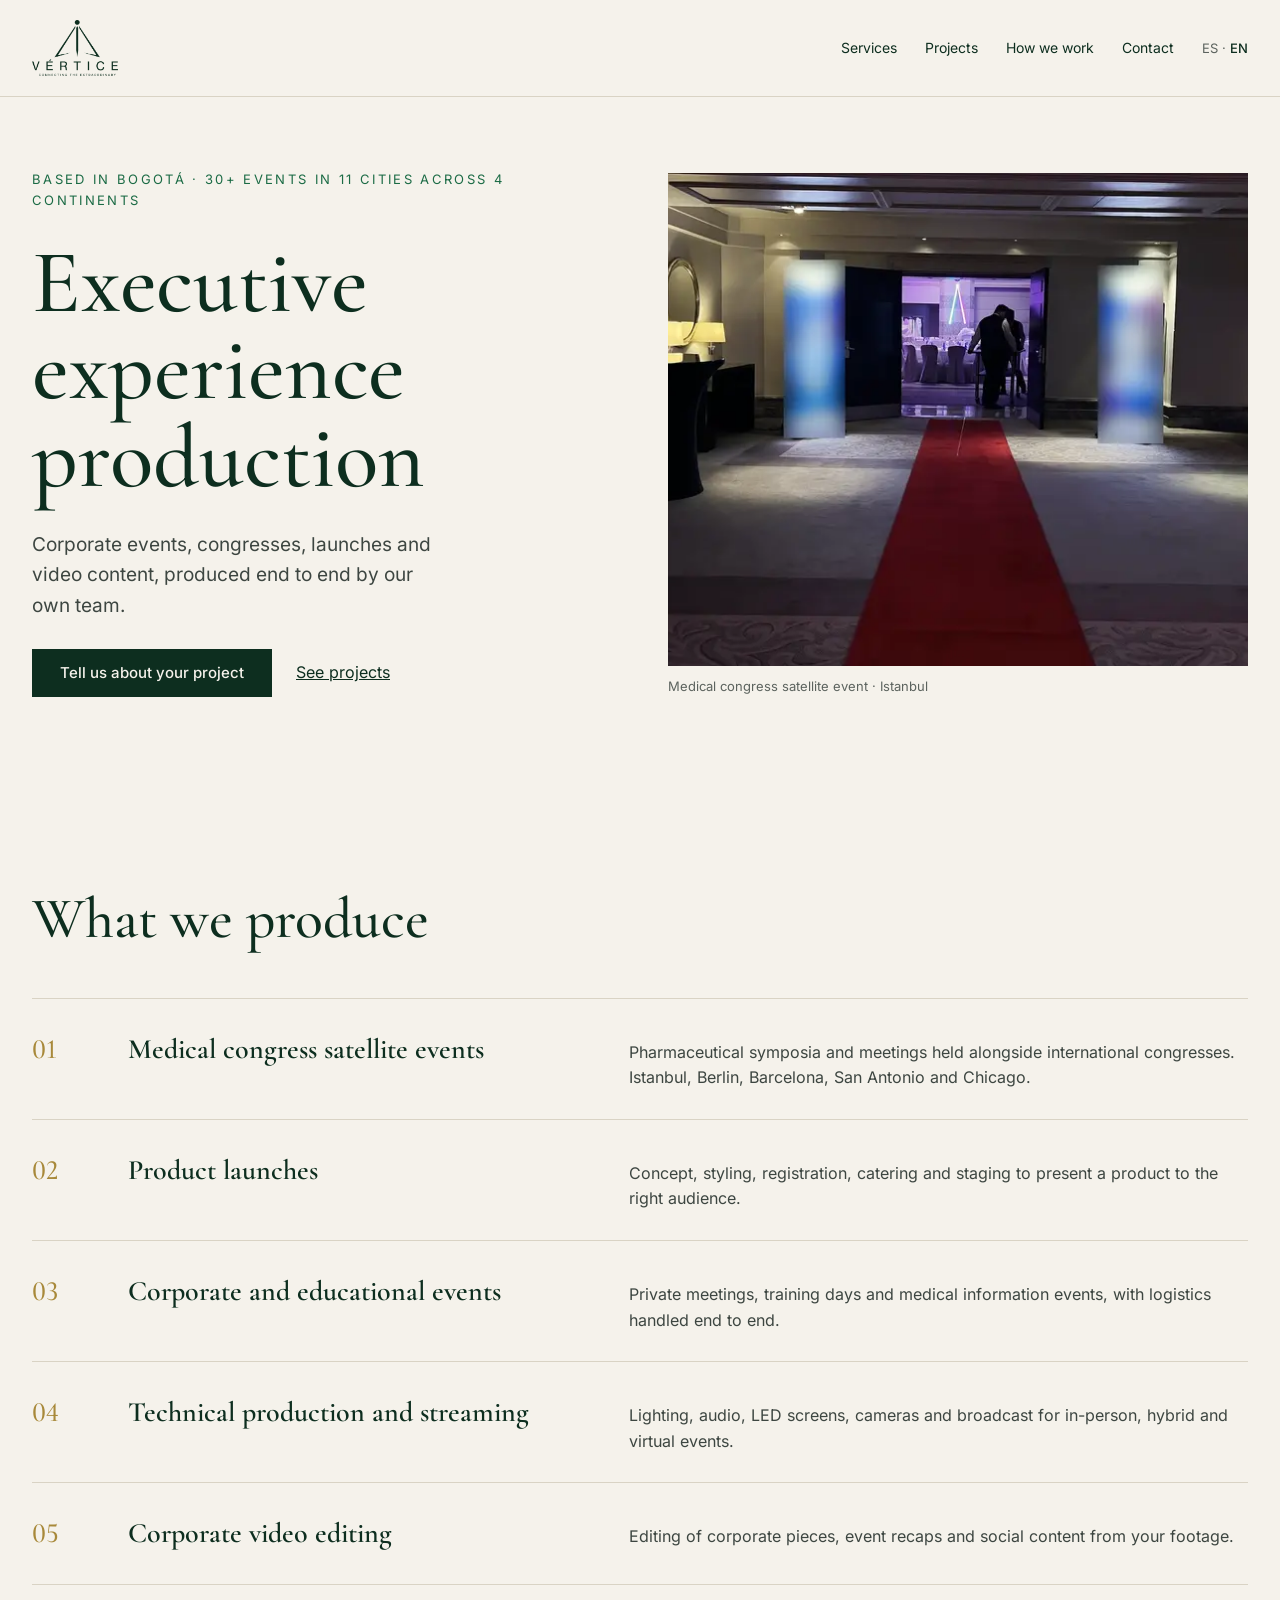
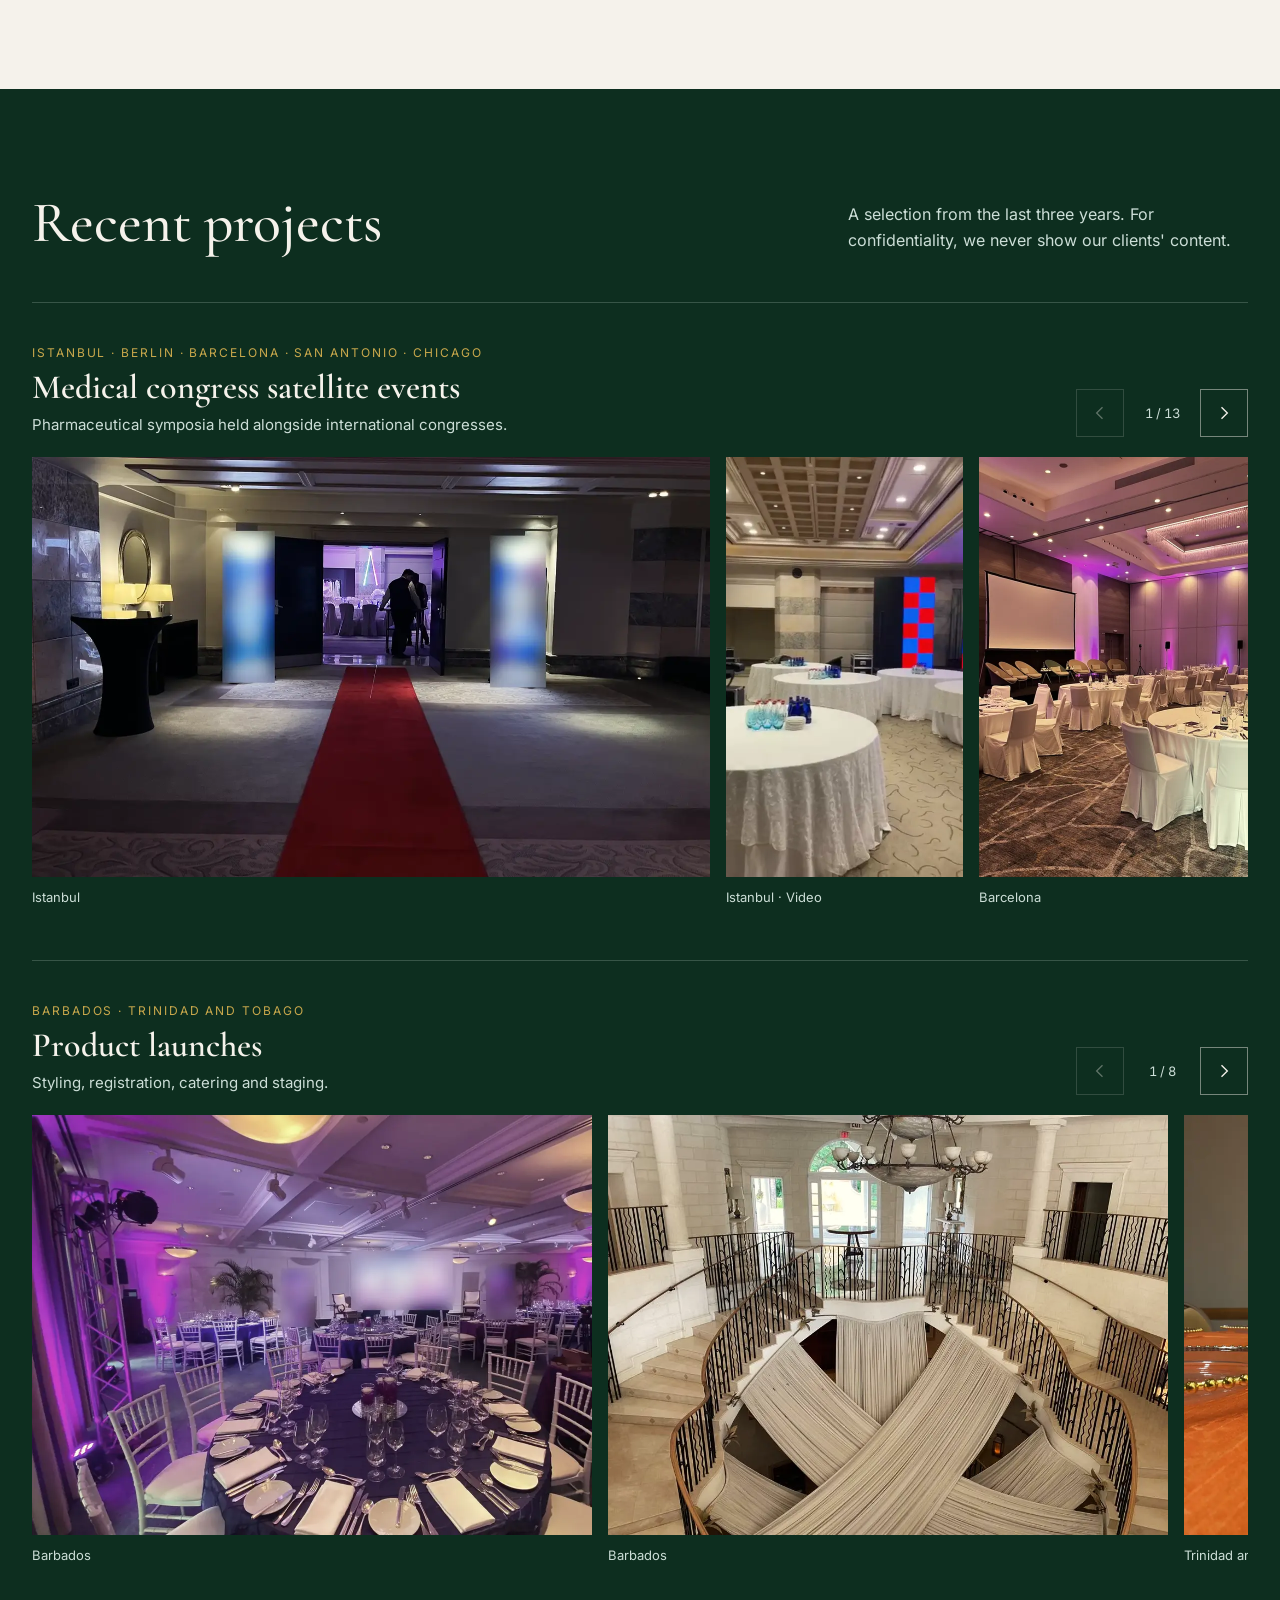
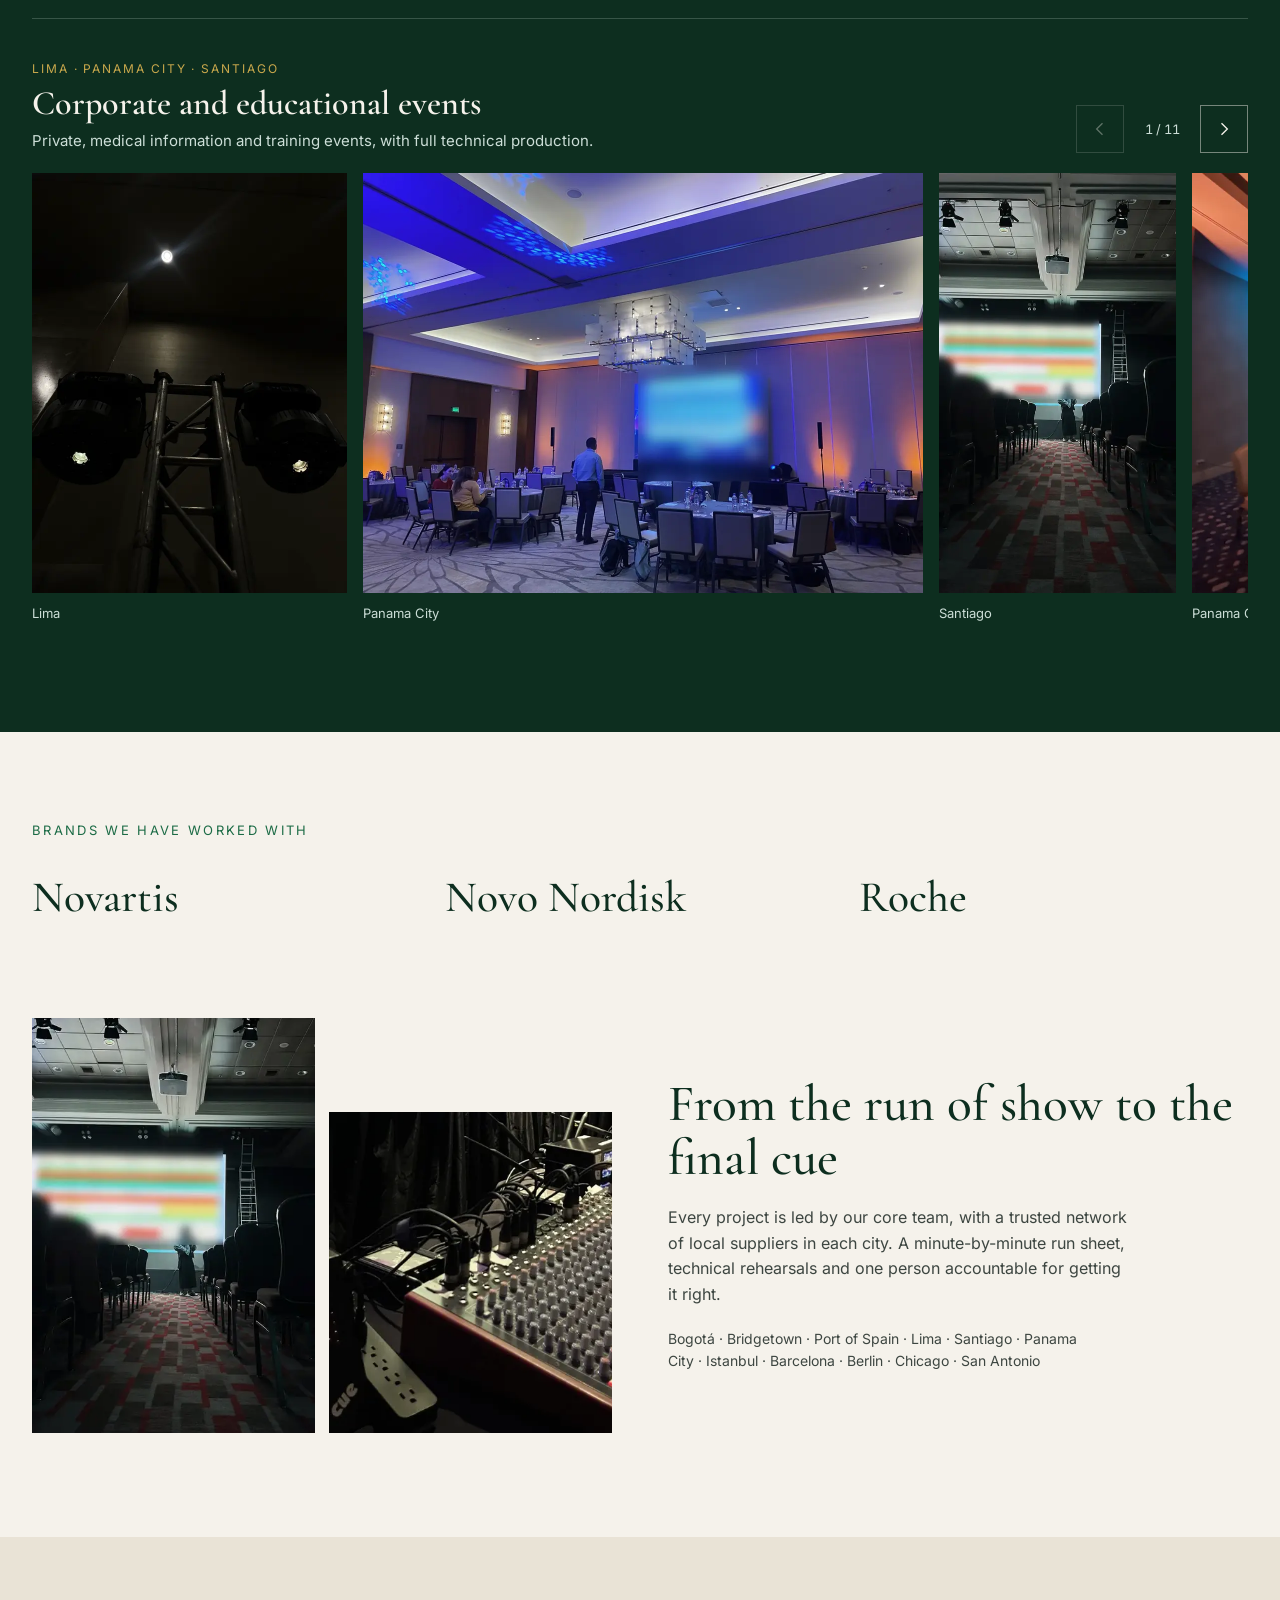
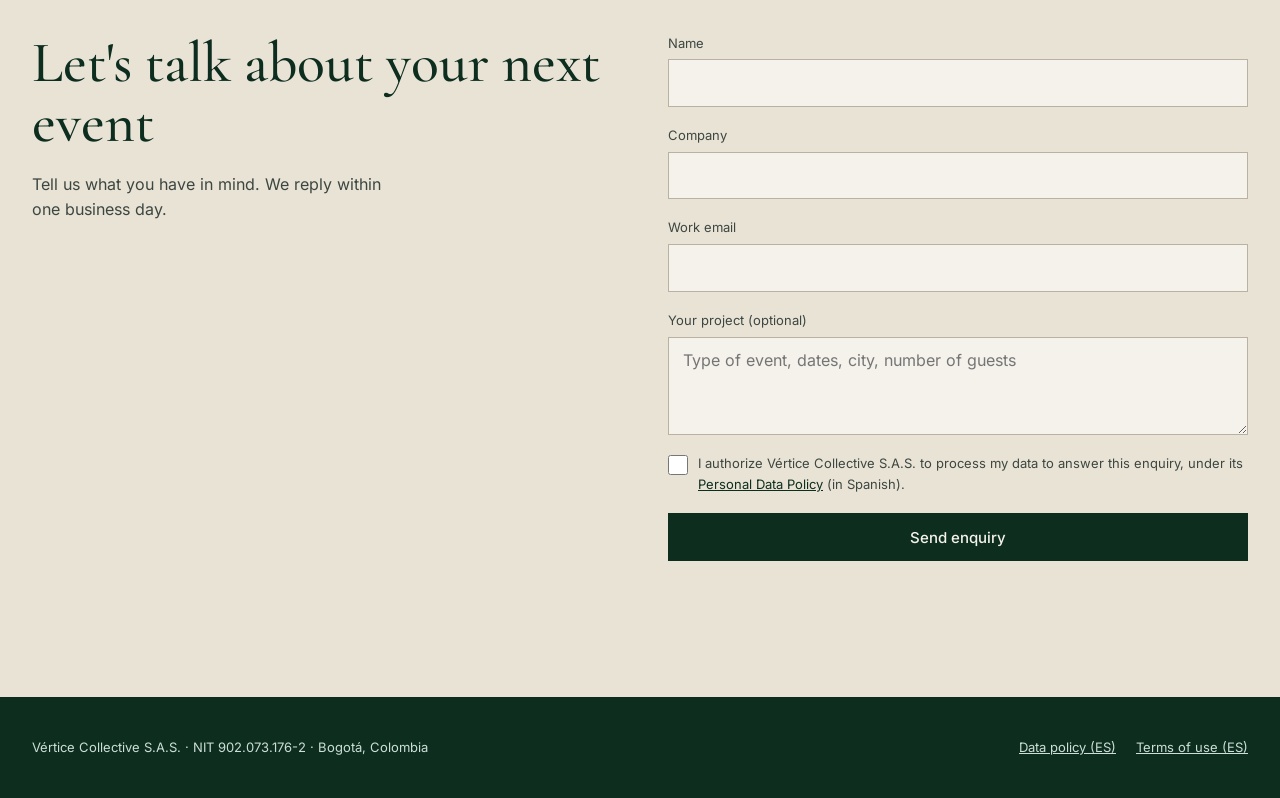
==== en/index.html @ 2fca3777 "Evitar que el navegador muestre estilos viejos (versión en CSS y JS, caché corto) Co-Authored-By: Cl" ====
<!doctype html>
<html lang="en">
<head>
<meta charset="utf-8">
<meta name="viewport" content="width=device-width, initial-scale=1">
<title>Vértice Collective | Executive experience production from Bogotá</title>
<meta name="description" content="We produce corporate events, medical congress satellite events, product launches and video content. 30+ events across 11 cities on 4 continents. Tell us about your next project.">
<link rel="canonical" href="https://verticecollective.co/en/">
<link rel="alternate" hreflang="es" href="https://verticecollective.co/">
<link rel="alternate" hreflang="en" href="https://verticecollective.co/en/">
<link rel="alternate" hreflang="x-default" href="https://verticecollective.co/">
<link rel="icon" type="image/png" sizes="32x32" href="/assets/favicon-32.png">
<link rel="apple-touch-icon" href="/assets/apple-touch-icon.png">
<meta name="theme-color" content="#0D2E1F">
<meta property="og:type" content="website">
<meta property="og:site_name" content="Vértice Collective">
<meta property="og:locale" content="en_US">
<meta property="og:locale:alternate" content="es_CO">
<meta property="og:url" content="https://verticecollective.co/en/">
<meta property="og:title" content="Vértice Collective | Executive experience production">
<meta property="og:description" content="Corporate events, medical congresses, launches and video content. From Bogotá, across 11 cities on 4 continents.">
<meta property="og:image" content="https://verticecollective.co/assets/img/og-vertice.jpg">
<meta property="og:image:width" content="1200">
<meta property="og:image:height" content="630">
<meta name="twitter:card" content="summary_large_image">
<link rel="preload" href="/assets/fonts/cormorant-garamond-latin-500-normal.woff2" as="font" type="font/woff2" crossorigin>
<link rel="preload" href="/assets/fonts/inter-latin-400-normal.woff2" as="font" type="font/woff2" crossorigin>
<link rel="stylesheet" href="/assets/css/site.css?v=3">
<script type="application/ld+json">
{
  "@context": "https://schema.org",
  "@type": "ProfessionalService",
  "@id": "https://verticecollective.co/#empresa", "inLanguage": "en",
  "name": "Vértice Collective",
  "legalName": "Vértice Collective S.A.S.",
  "taxID": "902.073.176-2",
  "url": "https://verticecollective.co/",
  "logo": "https://verticecollective.co/assets/img/logo-vertice-selva.png",
  "image": "https://verticecollective.co/assets/img/og-vertice.jpg",
  "description": "Executive experience production company: corporate events, medical congress satellite events, product launches, technical production and streaming, and corporate video editing.",
  "address": {"@type": "PostalAddress", "addressLocality": "Bogotá", "addressRegion": "Bogotá D.C.", "addressCountry": "CO"},
  "areaServed": ["Colombia", "Latin America", "Caribbean", "Europe", "United States"],
  "knowsLanguage": ["es", "en"],
  "makesOffer": [
    {"@type": "Offer", "itemOffered": {"@type": "Service", "name": "Medical congress satellite events"}},
    {"@type": "Offer", "itemOffered": {"@type": "Service", "name": "Product launches"}},
    {"@type": "Offer", "itemOffered": {"@type": "Service", "name": "Corporate and educational events"}},
    {"@type": "Offer", "itemOffered": {"@type": "Service", "name": "Technical production and streaming"}},
    {"@type": "Offer", "itemOffered": {"@type": "Service", "name": "Corporate video editing"}}
  ]
}
</script>
</head>
<body>
<a class="saltar" href="#contenido">Skip to content</a>

<header class="encabezado">
  <div class="contenedor">
    <a class="marca" href="/en/"><img src="/assets/img/logo-vertice-selva.png" alt="Vértice Collective" width="600" height="391"></a>
    <nav class="nav" aria-label="Main">
      <a href="#servicios">Services</a>
      <a href="#proyectos">Projects</a>
      <a href="#metodo">How we work</a>
      <a href="#contacto">Contact</a>
      <span class="idioma"><a href="/" lang="es" hreflang="es">ES</a> · <a href="/en/" aria-current="page" lang="en">EN</a></span>
    </nav>
  </div>
</header>

<main id="contenido">

<section class="contenedor portada" aria-labelledby="titulo">
  <div class="portada-texto">
    <p class="etiqueta">Based in Bogotá · 30+ events in 11 cities across 4 continents</p>
    <h1 id="titulo">Executive experience production</h1>
    <p class="bajada">Corporate events, congresses, launches and video content, produced end to end by our own team.</p>
    <div class="acciones">
      <a class="boton" href="#contacto">Tell us about your project</a>
      <a href="#proyectos">See projects</a>
    </div>
  </div>
  <figure>
    <img src="/assets/img/istanbul-alfombra-1600.webp" srcset="/assets/img/istanbul-alfombra-800.webp 800w, /assets/img/istanbul-alfombra-1600.webp 1600w" sizes="(max-width: 980px) 100vw, 620px" width="1600" height="992" alt="Event room entrance with a red carpet and light totems in Istanbul" fetchpriority="high">
    <figcaption>Medical congress satellite event · Istanbul</figcaption>
  </figure>
</section>

<section id="servicios" class="contenedor seccion servicios" aria-labelledby="titulo-servicios">
  <h2 id="titulo-servicios">What we produce</h2>
  <ol>
    <li class="servicio"><span class="num" aria-hidden="true">01</span><h3>Medical congress satellite events</h3><p>Pharmaceutical symposia and meetings held alongside international congresses. Istanbul, Berlin, Barcelona, San Antonio and Chicago.</p></li>
    <li class="servicio"><span class="num" aria-hidden="true">02</span><h3>Product launches</h3><p>Concept, styling, registration, catering and staging to present a product to the right audience.</p></li>
    <li class="servicio"><span class="num" aria-hidden="true">03</span><h3>Corporate and educational events</h3><p>Private meetings, training days and medical information events, with logistics handled end to end.</p></li>
    <li class="servicio"><span class="num" aria-hidden="true">04</span><h3>Technical production and streaming</h3><p>Lighting, audio, LED screens, cameras and broadcast for in-person, hybrid and virtual events.</p></li>
    <li class="servicio"><span class="num" aria-hidden="true">05</span><h3>Corporate video editing</h3><p>Editing of corporate pieces, event recaps and social content from your footage.</p></li>
  </ol>
</section>

<section id="proyectos" class="proyectos" aria-labelledby="titulo-proyectos">
  <div class="contenedor seccion">
    <div class="cabeza">
      <h2 id="titulo-proyectos">Recent projects</h2>
      <p>A selection from the last three years. For confidentiality, we never show our clients&#x27; content.</p>
    </div>
    <div class="carrusel" data-carrusel>
      <div class="carrusel-cabeza">
        <div class="carrusel-texto">
          <p class="lugar">Istanbul · Berlin · Barcelona · San Antonio · Chicago</p>
          <h3>Medical congress satellite events</h3>
          <p class="desc">Pharmaceutical symposia held alongside international congresses.</p>
        </div>
        <div class="controles">
          <button type="button" class="ctrl" data-anterior aria-label="Previous photo"><svg aria-hidden="true" width="20" height="20" viewBox="0 0 24 24" fill="none" stroke="currentColor" stroke-width="1.6"><path d="M15 5l-7 7 7 7"/></svg></button>
          <span class="contador" aria-live="polite"><span data-actual>1</span> / 13</span>
          <button type="button" class="ctrl" data-siguiente aria-label="Next photo"><svg aria-hidden="true" width="20" height="20" viewBox="0 0 24 24" fill="none" stroke="currentColor" stroke-width="1.6"><path d="M9 5l7 7-7 7"/></svg></button>
        </div>
      </div>
      <ul class="pista" tabindex="0" aria-label="Gallery: Medical congress satellite events">
        <li class="diapo"><figure><img class="media" src="/assets/img/galeria/istanbul-alfombra.webp" width="1355" height="840" alt="Room entrance with red carpet and light totems · Istanbul" decoding="async"><figcaption>Istanbul</figcaption></figure></li>
        <li class="diapo"><figure><video class="media" muted loop playsinline preload="none" width="474" height="840" poster="/assets/img/galeria/istanbul-pantalla-led-poster.webp" aria-label="Colour test on the stage LED wall · Istanbul"><source src="/assets/video/istanbul-pantalla-led.mp4" type="video/mp4"></video><figcaption>Istanbul · Video</figcaption></figure></li>
        <li class="diapo"><figure><img class="media" src="/assets/img/galeria/barcelona-escenario.webp" width="630" height="840" alt="Panel stage with lounge chairs and the room set · Barcelona" loading="lazy" decoding="async"><figcaption>Barcelona</figcaption></figure></li>
        <li class="diapo"><figure><img class="media" src="/assets/img/galeria/berlin-mesa.webp" width="630" height="840" alt="Table set with pink glassware · Berlin" loading="lazy" decoding="async"><figcaption>Berlin</figcaption></figure></li>
        <li class="diapo"><figure><img class="media" src="/assets/img/galeria/sanantonio-consola.webp" width="1467" height="840" alt="Audio console at technical control · San Antonio" loading="lazy" decoding="async"><figcaption>San Antonio</figcaption></figure></li>
        <li class="diapo"><figure><img class="media" src="/assets/img/galeria/sanantonio-salon-1.webp" width="630" height="840" alt="Room set with ambient lighting · San Antonio" loading="lazy" decoding="async"><figcaption>San Antonio</figcaption></figure></li>
        <li class="diapo"><figure><img class="media" src="/assets/img/galeria/barcelona-truss.webp" width="630" height="840" alt="Lighting truss tower beside the set room · Barcelona" loading="lazy" decoding="async"><figcaption>Barcelona</figcaption></figure></li>
        <li class="diapo"><figure><img class="media" src="/assets/img/galeria/berlin-lounge.webp" width="630" height="840" alt="Lounge area with side tables · Berlin" loading="lazy" decoding="async"><figcaption>Berlin</figcaption></figure></li>
        <li class="diapo"><figure><img class="media" src="/assets/img/galeria/sanantonio-salon-3.webp" width="630" height="840" alt="Room with screens ready for guests · San Antonio" loading="lazy" decoding="async"><figcaption>San Antonio</figcaption></figure></li>
        <li class="diapo"><figure><img class="media" src="/assets/img/galeria/barcelona-sillones.webp" width="1217" height="840" alt="Panel chairs on stage · Barcelona" loading="lazy" decoding="async"><figcaption>Barcelona</figcaption></figure></li>
        <li class="diapo"><figure><img class="media" src="/assets/img/galeria/sanantonio-salon-2.webp" width="630" height="840" alt="Room overview with stage at the back · San Antonio" loading="lazy" decoding="async"><figcaption>San Antonio</figcaption></figure></li>
        <li class="diapo"><figure><img class="media" src="/assets/img/galeria/chicago-pantalla.webp" width="1120" height="840" alt="Fast-fold screen in the ballroom · Chicago" loading="lazy" decoding="async"><figcaption>Chicago</figcaption></figure></li>
        <li class="diapo"><figure><img class="media" src="/assets/img/galeria/sanantonio-acceso.webp" width="630" height="840" alt="Lit entrance to the room · San Antonio" loading="lazy" decoding="async"><figcaption>San Antonio</figcaption></figure></li>
      </ul>
    </div>
    <div class="carrusel" data-carrusel>
      <div class="carrusel-cabeza">
        <div class="carrusel-texto">
          <p class="lugar">Barbados · Trinidad and Tobago</p>
          <h3>Product launches</h3>
          <p class="desc">Styling, registration, catering and staging.</p>
        </div>
        <div class="controles">
          <button type="button" class="ctrl" data-anterior aria-label="Previous photo"><svg aria-hidden="true" width="20" height="20" viewBox="0 0 24 24" fill="none" stroke="currentColor" stroke-width="1.6"><path d="M15 5l-7 7 7 7"/></svg></button>
          <span class="contador" aria-live="polite"><span data-actual>1</span> / 8</span>
          <button type="button" class="ctrl" data-siguiente aria-label="Next photo"><svg aria-hidden="true" width="20" height="20" viewBox="0 0 24 24" fill="none" stroke="currentColor" stroke-width="1.6"><path d="M9 5l7 7-7 7"/></svg></button>
        </div>
      </div>
      <ul class="pista" tabindex="0" aria-label="Gallery: Product launches">
        <li class="diapo"><figure><img class="media" src="/assets/img/galeria/barbados-salon.webp" width="1120" height="840" alt="Room set with purple linens and lighting tower · Barbados" loading="lazy" decoding="async"><figcaption>Barbados</figcaption></figure></li>
        <li class="diapo"><figure><img class="media" src="/assets/img/galeria/barbados-escalera.webp" width="1024" height="768" alt="Staircase dressed with crossed white drapes · Barbados" loading="lazy" decoding="async"><figcaption>Barbados</figcaption></figure></li>
        <li class="diapo"><figure><img class="media" src="/assets/img/galeria/trinidad-centro-mesa.webp" width="630" height="840" alt="Orange floral centerpiece with gold-rimmed chargers · Trinidad and Tobago" loading="lazy" decoding="async"><figcaption>Trinidad and Tobago</figcaption></figure></li>
        <li class="diapo"><figure><img class="media" src="/assets/img/galeria/barbados-postres.webp" width="630" height="840" alt="Dessert table · Barbados" loading="lazy" decoding="async"><figcaption>Barbados</figcaption></figure></li>
        <li class="diapo"><figure><img class="media" src="/assets/img/galeria/trinidad-postres-1.webp" width="630" height="840" alt="Individual desserts · Trinidad and Tobago" loading="lazy" decoding="async"><figcaption>Trinidad and Tobago</figcaption></figure></li>
        <li class="diapo"><figure><img class="media" src="/assets/img/galeria/barbados-coctel.webp" width="1120" height="840" alt="Cocktail on the lit terrace · Barbados" loading="lazy" decoding="async"><figcaption>Barbados</figcaption></figure></li>
        <li class="diapo"><figure><img class="media" src="/assets/img/galeria/barbados-bocados.webp" width="1024" height="768" alt="Menu bites · Barbados" loading="lazy" decoding="async"><figcaption>Barbados</figcaption></figure></li>
        <li class="diapo"><figure><img class="media" src="/assets/img/galeria/trinidad-postres-2.webp" width="630" height="840" alt="Desserts on the buffet · Trinidad and Tobago" loading="lazy" decoding="async"><figcaption>Trinidad and Tobago</figcaption></figure></li>
      </ul>
    </div>
    <div class="carrusel" data-carrusel>
      <div class="carrusel-cabeza">
        <div class="carrusel-texto">
          <p class="lugar">Lima · Panama City · Santiago</p>
          <h3>Corporate and educational events</h3>
          <p class="desc">Private, medical information and training events, with full technical production.</p>
        </div>
        <div class="controles">
          <button type="button" class="ctrl" data-anterior aria-label="Previous photo"><svg aria-hidden="true" width="20" height="20" viewBox="0 0 24 24" fill="none" stroke="currentColor" stroke-width="1.6"><path d="M15 5l-7 7 7 7"/></svg></button>
          <span class="contador" aria-live="polite"><span data-actual>1</span> / 11</span>
          <button type="button" class="ctrl" data-siguiente aria-label="Next photo"><svg aria-hidden="true" width="20" height="20" viewBox="0 0 24 24" fill="none" stroke="currentColor" stroke-width="1.6"><path d="M9 5l7 7-7 7"/></svg></button>
        </div>
      </div>
      <ul class="pista" tabindex="0" aria-label="Gallery: Corporate and educational events">
        <li class="diapo"><figure><img class="media" src="/assets/img/galeria/lima-luces-1.webp" width="630" height="840" alt="Moving heads on a truss tower · Lima" loading="lazy" decoding="async"><figcaption>Lima</figcaption></figure></li>
        <li class="diapo"><figure><img class="media" src="/assets/img/galeria/panama-salon-led.webp" width="1120" height="840" alt="Room with LED wall and blue and amber lighting · Panama City" loading="lazy" decoding="async"><figcaption>Panama City</figcaption></figure></li>
        <li class="diapo"><figure><img class="media" src="/assets/img/galeria/santiago-escaleta.webp" width="473" height="840" alt="Rehearsal with the run sheet on screen · Santiago" loading="lazy" decoding="async"><figcaption>Santiago</figcaption></figure></li>
        <li class="diapo"><figure><img class="media" src="/assets/img/galeria/panama-salon-u.webp" width="1120" height="840" alt="U-shape room with colour wash · Panama City" loading="lazy" decoding="async"><figcaption>Panama City</figcaption></figure></li>
        <li class="diapo"><figure><img class="media" src="/assets/img/galeria/lima-montaje.webp" width="525" height="840" alt="Truss and equipment load-in · Lima" loading="lazy" decoding="async"><figcaption>Lima</figcaption></figure></li>
        <li class="diapo"><figure><img class="media" src="/assets/img/galeria/santiago-recepcion.webp" width="630" height="840" alt="Reception with green lighting · Santiago" loading="lazy" decoding="async"><figcaption>Santiago</figcaption></figure></li>
        <li class="diapo"><figure><img class="media" src="/assets/img/galeria/panama-montaje.webp" width="1120" height="840" alt="Flight cases during load-in · Panama City" loading="lazy" decoding="async"><figcaption>Panama City</figcaption></figure></li>
        <li class="diapo"><figure><img class="media" src="/assets/img/galeria/lima-salon.webp" width="630" height="840" alt="Main room with ceiling gobos · Lima" loading="lazy" decoding="async"><figcaption>Lima</figcaption></figure></li>
        <li class="diapo"><figure><img class="media" src="/assets/img/galeria/panama-salon-2.webp" width="1120" height="840" alt="Room during setup with stage and truss · Panama City" loading="lazy" decoding="async"><figcaption>Panama City</figcaption></figure></li>
        <li class="diapo"><figure><img class="media" src="/assets/img/galeria/lima-luces-2.webp" width="630" height="840" alt="Lights on a truss tower · Lima" loading="lazy" decoding="async"><figcaption>Lima</figcaption></figure></li>
        <li class="diapo"><figure><img class="media" src="/assets/img/galeria/lima-backstage.webp" width="630" height="840" alt="Power distribution beside the stage · Lima" loading="lazy" decoding="async"><figcaption>Lima</figcaption></figure></li>
      </ul>
    </div>
  </div>
</section>

<section class="contenedor marcas" aria-labelledby="titulo-marcas">
  <h2 id="titulo-marcas" class="etiqueta">Brands we have worked with</h2>
  <ul class="rotador" data-rotador>
    <li>Novartis</li>
    <li>Novo Nordisk</li>
    <li>Roche</li>
    <li>MSD</li>
    <li>Sandoz</li>
    <li>SENA</li>
    <li>Cenipalma</li>
    <li>P&amp;M</li>
    <li>IAB</li>
    <li>Santillana</li>
    <li>Richmond</li>
    <li>Loqueleo</li>
    <li>Calazans</li>
  </ul>
</section>

<section id="metodo" class="contenedor metodo" aria-labelledby="titulo-metodo">
  <div class="fotos">
    <img src="/assets/img/santiago-escaleta-800.webp" srcset="/assets/img/santiago-escaleta-800.webp 450w, /assets/img/santiago-escaleta-1600.webp 900w" sizes="(max-width: 760px) 50vw, 300px" width="450" height="800" alt="Room in rehearsal with the event run sheet on an LED screen" loading="lazy">
    <img src="/assets/img/sanantonio-consola-800.webp" srcset="/assets/img/sanantonio-consola-800.webp 800w, /assets/img/sanantonio-consola-1600.webp 1512w" sizes="(max-width: 760px) 50vw, 300px" width="800" height="458" alt="Audio console and cabling at a room's technical control" loading="lazy">
  </div>
  <div class="texto">
    <h2 id="titulo-metodo">From the run of show to the final cue</h2>
    <p>Every project is led by our core team, with a trusted network of local suppliers in each city. A minute-by-minute run sheet, technical rehearsals and one person accountable for getting it right.</p>
    <p class="ciudades">Bogotá · Bridgetown · Port of Spain · Lima · Santiago · Panama City · Istanbul · Barcelona · Berlin · Chicago · San Antonio</p>
  </div>
</section>

<section id="contacto" class="contacto" aria-labelledby="titulo-contacto">
  <div class="contenedor">
    <div class="intro">
      <h2 id="titulo-contacto" style="font-size: clamp(36px, 4.5vw, 60px); line-height: 1.05;">Let's talk about your next event</h2>
      <p>Tell us what you have in mind. We reply within one business day.</p>
    </div>
    <div>
      <form id="formulario-contacto" novalidate>
        <label class="campo">Name<input type="text" name="name" autocomplete="name" required></label>
        <label class="campo">Company<input type="text" name="company" autocomplete="organization"></label>
        <label class="campo">Work email<input type="email" name="email" autocomplete="email" required></label>
        <label class="campo">Your project (optional)<textarea name="message" rows="3" placeholder="Type of event, dates, city, number of guests"></textarea></label>
        <label class="autorizacion"><input type="checkbox" name="autorizacion" value="Yes" required><span>I authorize Vértice Collective S.A.S. to process my data to answer this enquiry, under its <a href="/politica-de-datos" hreflang="es">Personal Data Policy</a> (in Spanish).</span></label>
        <div class="trampa" aria-hidden="true"><label>Leave empty<input type="checkbox" name="botcheck" tabindex="-1" autocomplete="off"></label></div>
        <button class="boton" type="submit">Send enquiry</button>
        <p class="estado" role="status" aria-live="polite"></p>
      </form>
      <div id="gracias" class="gracias" tabindex="-1" hidden>
        <h3>Thank you</h3>
        <p>We received your enquiry and will reply within one business day.</p>
      </div>
    </div>
  </div>
</section>

</main>

<footer class="pie">
  <div class="contenedor">
    <span>Vértice Collective S.A.S. · NIT 902.073.176-2 · Bogotá, Colombia</span>
    <nav aria-label="Legal"><a href="/politica-de-datos" hreflang="es">Data policy (ES)</a><a href="/terminos" hreflang="es">Terms of use (ES)</a></nav>
  </div>
</footer>

<script src="/assets/js/formulario.js?v=3" defer></script>
<script src="/assets/js/galeria.js?v=3" defer></script>
</body>
</html>
---- assets/css/site.css ----
@font-face{font-family:"Cormorant Garamond";font-style:normal;font-weight:500;font-display:swap;src:url("../fonts/cormorant-garamond-latin-500-normal.woff2") format("woff2")}
@font-face{font-family:"Cormorant Garamond";font-style:normal;font-weight:600;font-display:swap;src:url("../fonts/cormorant-garamond-latin-600-normal.woff2") format("woff2")}
@font-face{font-family:"Inter";font-style:normal;font-weight:400;font-display:swap;src:url("../fonts/inter-latin-400-normal.woff2") format("woff2")}
@font-face{font-family:"Inter";font-style:normal;font-weight:500;font-display:swap;src:url("../fonts/inter-latin-500-normal.woff2") format("woff2")}

:root{
  --selva:#0D2E1F;--esmeralda:#1B6B45;--dorado:#A8893A;--dorado-claro:#C9A84C;
  --marfil:#F5F2EB;--arena:#E9E3D6;--linea:#D9D3C4;--borde:#B9B2A2;
  --texto:#1C2420;--texto-2:#3D4641;--texto-3:#5C635E;--gris-claro:#CCDED7;
  --serif:"Cormorant Garamond",Georgia,"Times New Roman",serif;
  --sans:"Inter",system-ui,-apple-system,"Segoe UI",Roboto,sans-serif;
  --ancho:1280px;
}
*,*::before,*::after{box-sizing:border-box}
[hidden]{display:none!important}
html{scroll-behavior:smooth;-webkit-text-size-adjust:100%}
body{margin:0;background:var(--marfil);color:var(--texto);font-family:var(--sans);font-size:16px;line-height:1.6;text-rendering:optimizeLegibility}
img{max-width:100%;height:auto;display:block}
a{color:var(--selva)}a:hover{color:var(--esmeralda)}
:focus-visible{outline:2px solid var(--esmeralda);outline-offset:3px}
h1,h2,h3{font-variant-numeric:lining-nums;font-family:var(--serif);color:var(--selva);margin:0;font-weight:500}
p{margin:0}
.contenedor{max-width:var(--ancho);margin:0 auto;padding-left:32px;padding-right:32px}
.saltar{position:absolute;left:-9999px;top:0;background:var(--selva);color:var(--marfil);padding:10px 16px;z-index:10}
.saltar:focus{left:16px;top:16px}
.etiqueta{font-size:13px;letter-spacing:.18em;text-transform:uppercase;color:var(--esmeralda)}

/* Encabezado */
.encabezado{border-bottom:1px solid var(--linea)}
.encabezado .contenedor{display:flex;flex-wrap:wrap;align-items:center;justify-content:space-between;gap:16px 24px;padding-top:20px;padding-bottom:20px}
.marca img{height:56px;width:auto}
.nav{display:flex;flex-wrap:wrap;align-items:center;gap:8px 28px;font-size:14px}
.nav a{text-decoration:none;padding:10px 0}
.idioma{font-size:13px;color:var(--texto-3)}
.idioma a{color:var(--texto-3)}
.idioma [aria-current]{color:var(--selva);font-weight:500;text-decoration:none}

/* Portada */
.portada{display:grid;grid-template-columns:repeat(auto-fit,minmax(min(100%,460px),1fr));gap:56px;align-items:end;padding-top:72px;padding-bottom:88px}
.portada-texto{display:flex;flex-direction:column;gap:28px}
.portada h1{font-size:clamp(46px,7vw,96px);line-height:.98}
.portada .bajada{font-size:19px;max-width:34ch;color:var(--texto-2)}
.acciones{display:flex;flex-wrap:wrap;gap:16px 24px;align-items:center}
.boton{display:inline-flex;align-items:center;justify-content:center;min-height:48px;padding:0 28px;background:var(--selva);color:var(--marfil);text-decoration:none;font-weight:500;font-size:15px;border:0;cursor:pointer;font-family:var(--sans)}
.boton:hover{background:var(--esmeralda);color:var(--marfil)}
.portada figure{margin:0}
.portada figure img{width:100%;aspect-ratio:4/3.4;object-fit:cover}
figcaption{margin-top:10px;font-size:13px;color:var(--texto-3)}

/* Cifras */
.cifras{border-top:1px solid var(--linea);border-bottom:1px solid var(--linea)}
.cifras dl{margin:0 auto;display:grid;grid-template-columns:repeat(auto-fit,minmax(180px,1fr));gap:32px;padding-top:40px;padding-bottom:40px}
.cifras dt{font-variant-numeric:lining-nums;font-family:var(--serif);font-size:56px;line-height:1;color:var(--selva)}
.cifras dd{margin:8px 0 0;font-size:14px;color:var(--texto-3)}

/* Servicios */
.seccion{padding-top:104px;padding-bottom:104px}
.seccion h2{font-size:clamp(36px,4.5vw,60px);line-height:1.05}
.servicios{display:flex;flex-direction:column;gap:48px}
.servicios ol{list-style:none;margin:0;padding:0}
.servicio{display:grid;grid-template-columns:72px minmax(0,1fr) minmax(0,1.3fr);gap:8px 24px;padding:28px 0;border-top:1px solid var(--linea);align-items:baseline}
.servicio:last-child{border-bottom:1px solid var(--linea)}
.servicio .num{font-variant-numeric:lining-nums;font-family:var(--serif);font-size:28px;color:var(--dorado)}
.servicio h3{font-weight:600;font-size:28px;line-height:1.15}
.servicio p{color:var(--texto-2)}

/* Proyectos */
.proyectos{background:var(--selva);color:var(--marfil)}
.proyectos h2,.proyectos h3{color:var(--marfil)}
.proyectos .contenedor{display:flex;flex-direction:column;gap:48px}
.proyectos .cabeza{display:flex;flex-wrap:wrap;justify-content:space-between;align-items:end;gap:24px}
.proyectos .cabeza p{max-width:40ch;color:var(--gris-claro)}
.tarjetas{display:grid;grid-template-columns:repeat(auto-fit,minmax(min(100%,340px),1fr));gap:32px}
.tarjeta{display:flex;flex-direction:column;gap:14px;margin:0}
.tarjeta img{width:100%;aspect-ratio:4/3;object-fit:cover}
.tarjeta figcaption{margin:0;display:flex;flex-direction:column;gap:8px;font-size:inherit;color:inherit}
.marcas h2{font-family:var(--sans);font-size:13px;font-weight:400;color:var(--esmeralda)}
.tarjeta .lugar{font-size:12px;letter-spacing:.16em;text-transform:uppercase;color:var(--dorado-claro)}
.tarjeta h3{font-weight:600;font-size:26px}
.proyectos .nota{font-size:15px;color:var(--gris-claro)}

/* Marcas */
.marcas{display:flex;flex-direction:column;gap:28px;padding-top:88px;padding-bottom:88px}
.marcas .lista{font-family:var(--serif);font-size:clamp(26px,3vw,38px);line-height:1.45;color:var(--selva)}

/* Cómo trabajamos */
.metodo{display:grid;grid-template-columns:repeat(auto-fit,minmax(min(100%,420px),1fr));gap:56px;align-items:center;padding-bottom:104px}
.metodo .fotos{display:grid;grid-template-columns:repeat(2,minmax(0,1fr));gap:14px;align-items:end}
.metodo .fotos img:first-child{aspect-ratio:3/4.4;object-fit:cover;width:100%}
.metodo .fotos img:last-child{aspect-ratio:3/3.4;object-fit:cover;width:100%}
.metodo .texto{display:flex;flex-direction:column;gap:20px}
.metodo h2{font-size:clamp(34px,4vw,52px);line-height:1.05}
.metodo .texto p{color:var(--texto-2);max-width:46ch}
.metodo .ciudades{font-size:14px;color:var(--texto-3)}

/* Contacto */
.contacto{background:var(--arena)}
.contacto .contenedor{display:grid;grid-template-columns:repeat(auto-fit,minmax(min(100%,420px),1fr));gap:56px;padding-top:96px;padding-bottom:96px}
.contacto .intro{display:flex;flex-direction:column;gap:18px}
.contacto .intro p{color:var(--texto-2);max-width:38ch}
form{display:flex;flex-direction:column;gap:18px}
.campo{display:flex;flex-direction:column;gap:6px;font-size:13px;color:var(--texto-2)}
.campo input,.campo textarea{font:inherit;font-size:16px;color:var(--texto);min-height:46px;padding:10px 14px;border:1px solid var(--borde);background:var(--marfil);border-radius:0}
.campo textarea{resize:vertical;min-height:96px}
.campo input:focus,.campo textarea:focus{border-color:var(--esmeralda);outline:none;box-shadow:0 0 0 3px rgba(27,107,69,.18)}
.autorizacion{display:flex;gap:10px;align-items:flex-start;font-size:13px;color:var(--texto-2)}
.autorizacion input{width:20px;height:20px;margin:2px 0 0;flex:none;accent-color:var(--selva)}
.trampa{position:absolute;left:-9999px;width:1px;height:1px;overflow:hidden}
.estado{font-size:14px;min-height:1.6em}
.estado.error{color:#9B3A28}
.estado.ok{color:var(--esmeralda)}
.gracias{display:flex;flex-direction:column;gap:12px;padding:32px;background:var(--marfil);border:1px solid var(--linea)}
.gracias h3{font-size:32px}

/* Pie */
.pie{background:var(--selva);color:var(--gris-claro);font-size:13px}
.pie .contenedor{display:flex;flex-wrap:wrap;justify-content:space-between;gap:16px;padding-top:40px;padding-bottom:40px}
.pie a{color:var(--gris-claro)}
.pie nav{display:flex;flex-wrap:wrap;gap:20px}

/* Páginas legales */
.legal{max-width:760px;margin:0 auto;padding:64px 32px 104px}
.legal h1{font-size:clamp(38px,5vw,56px);line-height:1.05;margin-bottom:12px}
.legal h2{font-size:28px;margin:40px 0 12px;font-weight:600}
.legal p,.legal li{color:var(--texto-2)}
.legal p+p{margin-top:12px}
.legal ul{padding-left:20px}
.legal .aviso{background:var(--arena);padding:16px 20px;font-size:14px;margin:24px 0}

@media (max-width:640px){
  .contenedor{padding-left:20px;padding-right:20px}
  .marca img{height:44px}
  .portada{padding-top:40px;padding-bottom:56px;gap:36px}
  .seccion{padding-top:72px;padding-bottom:72px}
  .servicio{grid-template-columns:44px minmax(0,1fr)}
  .servicio p{grid-column:2}
  .servicio h3{font-size:24px}
  .cifras dt{font-size:44px}
  .legal{padding:40px 20px 72px}
}
@media (prefers-reduced-motion:reduce){html{scroll-behavior:auto}}

/* Carruseles de proyectos */
.carrusel{display:flex;flex-direction:column;gap:20px;padding-top:40px;border-top:1px solid rgba(204,222,215,.22)}
.carrusel-cabeza{display:flex;flex-wrap:wrap;justify-content:space-between;align-items:end;gap:16px 32px}
.carrusel-texto{display:flex;flex-direction:column;gap:6px;max-width:60ch}
.carrusel .lugar{font-size:12px;letter-spacing:.16em;text-transform:uppercase;color:var(--dorado-claro)}
.carrusel h3{font-weight:600;font-size:clamp(26px,3vw,34px);color:var(--marfil);line-height:1.15}
.carrusel .desc{color:var(--gris-claro);font-size:15px}
.controles{display:flex;align-items:center;gap:12px;color:var(--marfil)}
.ctrl{width:48px;height:48px;display:inline-flex;align-items:center;justify-content:center;border:1px solid rgba(245,242,235,.45);background:transparent;color:var(--marfil);cursor:pointer}
.ctrl:hover{background:var(--marfil);color:var(--selva)}
.ctrl:disabled{opacity:.35;cursor:default;background:transparent;color:var(--marfil)}
.contador{font-size:13px;min-width:52px;text-align:center;color:var(--gris-claro);font-variant-numeric:tabular-nums}
.pista{list-style:none;margin:0;padding:0 0 4px;display:flex;gap:16px;overflow-x:auto;scroll-snap-type:x mandatory;scroll-behavior:smooth;scrollbar-width:none;overscroll-behavior-x:contain}
.pista::-webkit-scrollbar{display:none}
.diapo{flex:none;scroll-snap-align:start}
.diapo figure{margin:0}
.diapo .media{height:420px;width:auto;max-width:none;display:block;object-fit:cover;background:#0A2417}
.diapo figcaption{margin-top:10px;font-size:13px;color:var(--gris-claro)}
@media (max-width:640px){.diapo .media{height:300px;max-width:84vw}.carrusel-cabeza{align-items:start}}

/* Marcas que rotan de a 3 */
.rotador{list-style:none;margin:0;padding:0;display:flex;flex-wrap:wrap;gap:8px 40px;font-family:var(--serif);font-size:clamp(28px,3.4vw,44px);line-height:1.3;color:var(--selva)}
.rotador.activo{display:grid;grid-template-columns:repeat(3,minmax(0,1fr));gap:24px;min-height:1.4em}
.rotador.activo li{display:none}
.rotador.activo li.visible{display:block;animation:entra .7s ease both}
@keyframes entra{from{opacity:0;transform:translateY(14px)}to{opacity:1;transform:none}}
@media (max-width:640px){.rotador.activo{grid-template-columns:1fr;gap:4px;min-height:4.2em}}
@media (prefers-reduced-motion:reduce){.rotador.activo li.visible{animation:none}}
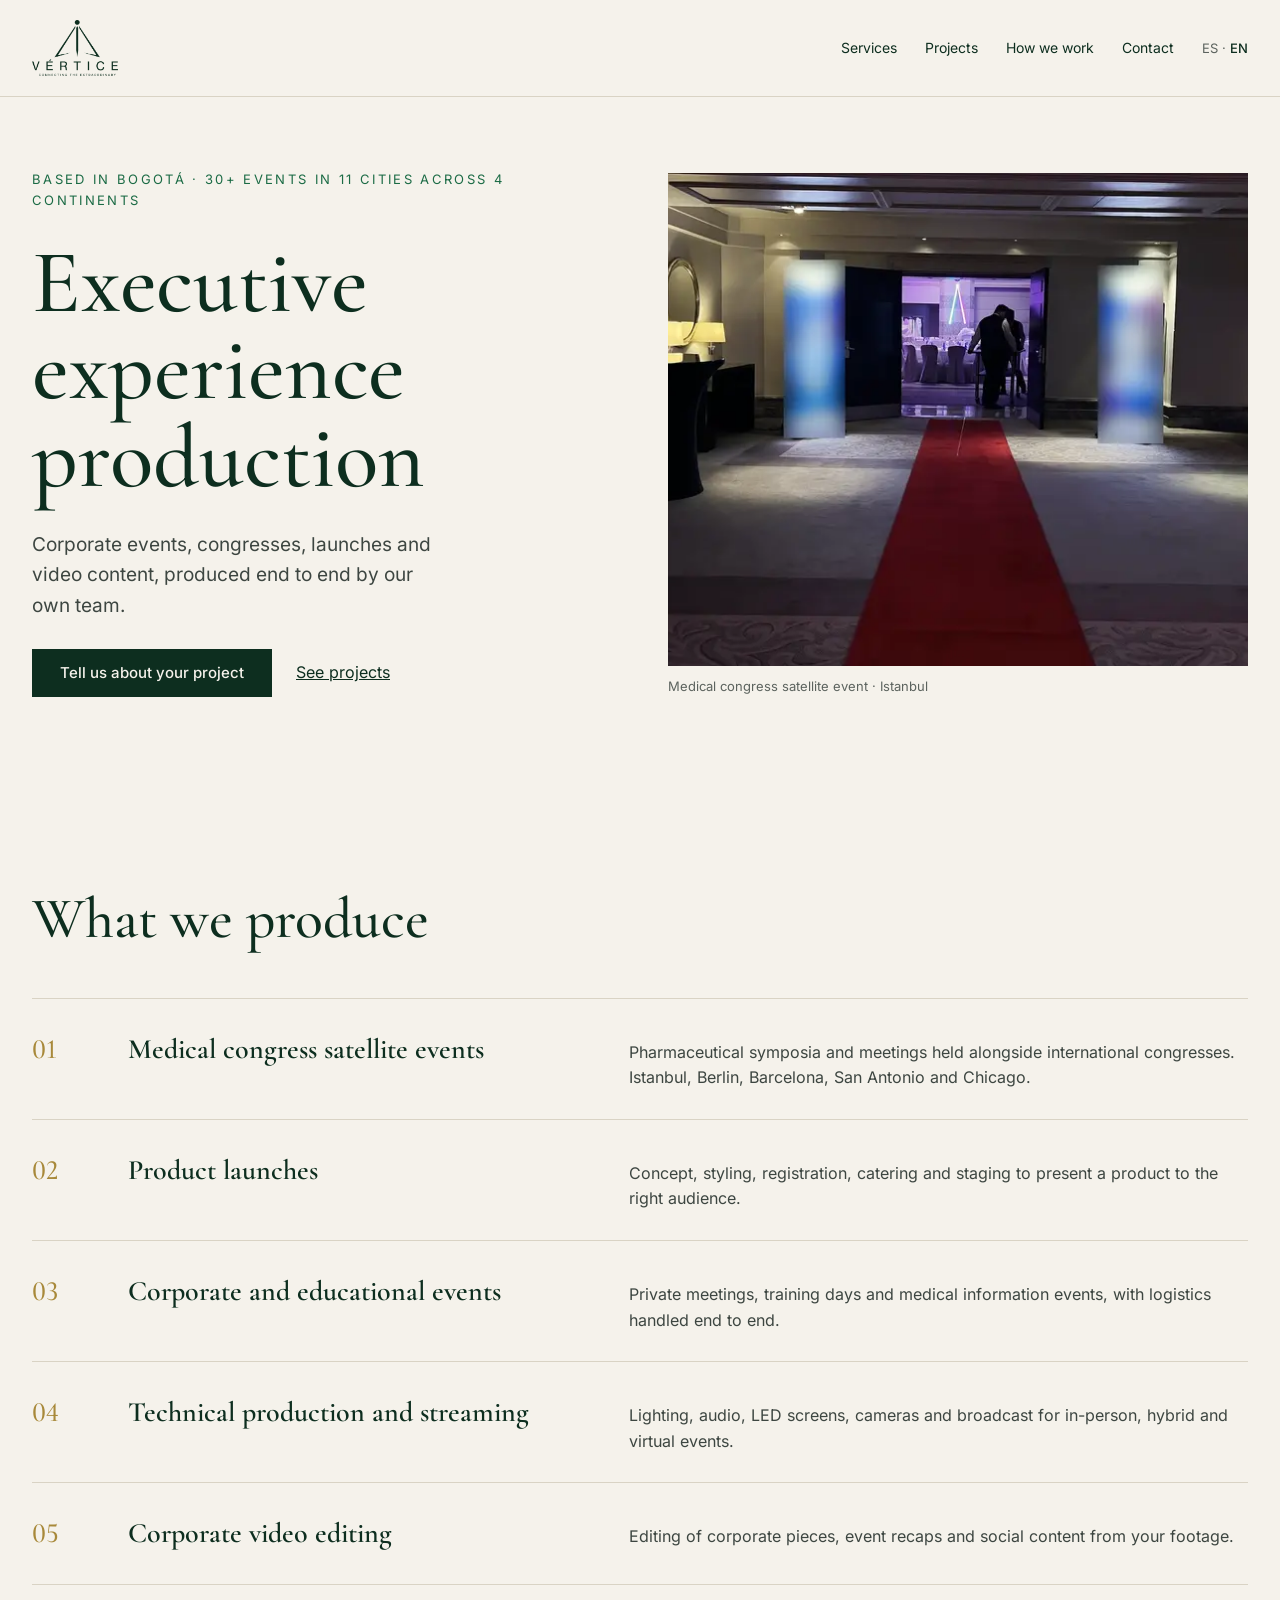
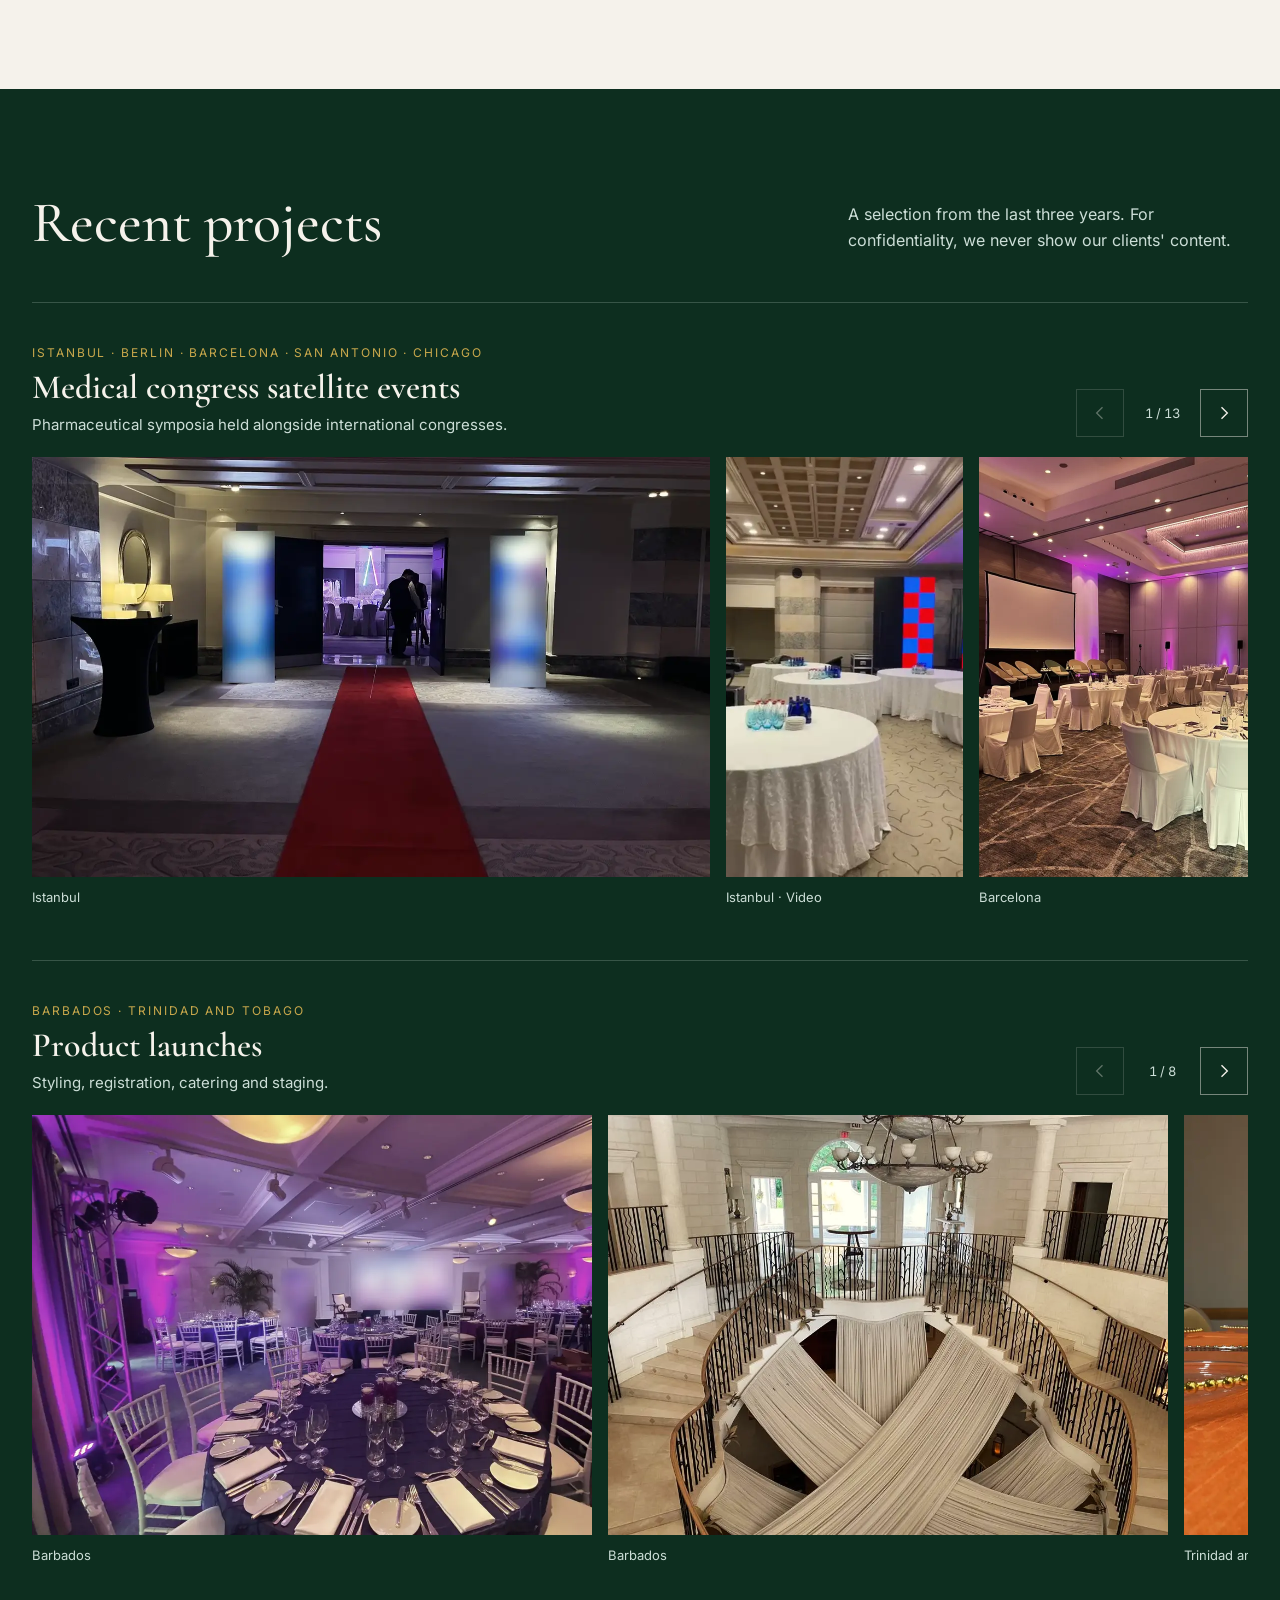
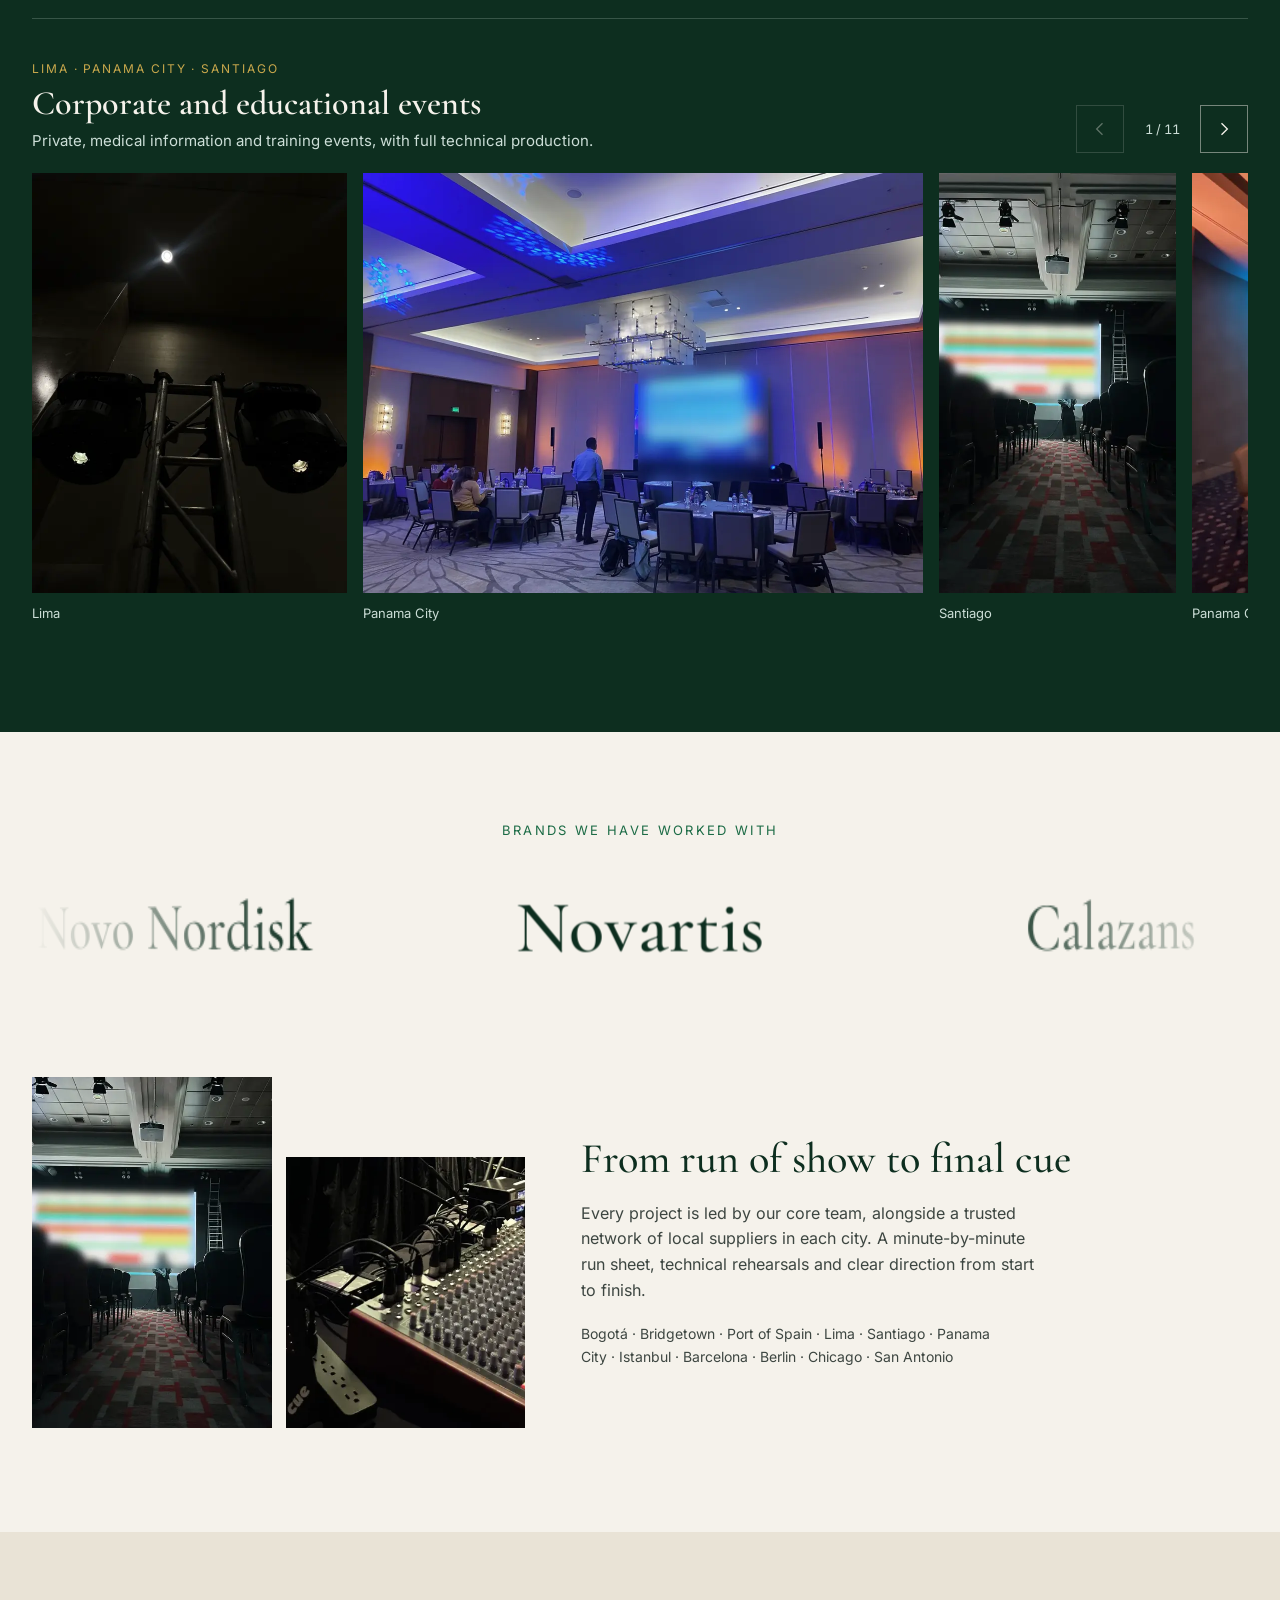
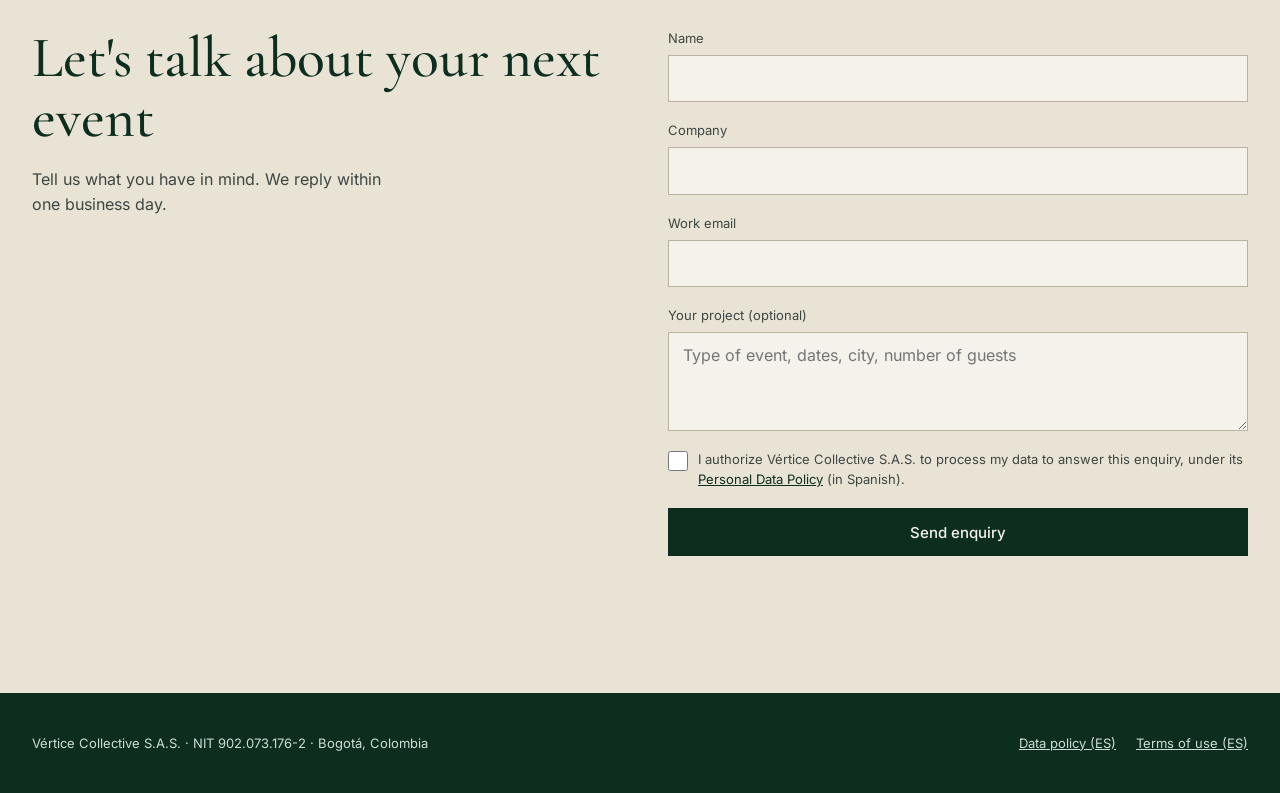
==== commit ce433cda: "Marcas girando en esfera, título del método en una línea y ajuste de texto - Las marcas giran centra" ====
--- a/en/index.html
+++ b/en/index.html
@@ -25,7 +25,7 @@
 <meta name="twitter:card" content="summary_large_image">
 <link rel="preload" href="/assets/fonts/cormorant-garamond-latin-500-normal.woff2" as="font" type="font/woff2" crossorigin>
 <link rel="preload" href="/assets/fonts/inter-latin-400-normal.woff2" as="font" type="font/woff2" crossorigin>
-<link rel="stylesheet" href="/assets/css/site.css?v=3">
+<link rel="stylesheet" href="/assets/css/site.css?v=4">
 <script type="application/ld+json">
 {
   "@context": "https://schema.org",
@@ -187,21 +187,23 @@
 
 <section class="contenedor marcas" aria-labelledby="titulo-marcas">
   <h2 id="titulo-marcas" class="etiqueta">Brands we have worked with</h2>
-  <ul class="rotador" data-rotador>
-    <li>Novartis</li>
-    <li>Novo Nordisk</li>
-    <li>Roche</li>
-    <li>MSD</li>
-    <li>Sandoz</li>
-    <li>SENA</li>
-    <li>Cenipalma</li>
-    <li>P&amp;M</li>
-    <li>IAB</li>
-    <li>Santillana</li>
-    <li>Richmond</li>
-    <li>Loqueleo</li>
-    <li>Calazans</li>
-  </ul>
+  <div class="esfera-marco">
+    <ul class="esfera" style="--n:13">
+      <li style="--i:0">Novartis</li>
+      <li style="--i:1">Novo Nordisk</li>
+      <li style="--i:2">Roche</li>
+      <li style="--i:3">MSD</li>
+      <li style="--i:4">Sandoz</li>
+      <li style="--i:5">SENA</li>
+      <li style="--i:6">Cenipalma</li>
+      <li style="--i:7">P&amp;M</li>
+      <li style="--i:8">IAB</li>
+      <li style="--i:9">Santillana</li>
+      <li style="--i:10">Richmond</li>
+      <li style="--i:11">Loqueleo</li>
+      <li style="--i:12">Calazans</li>
+    </ul>
+  </div>
 </section>
 
 <section id="metodo" class="contenedor metodo" aria-labelledby="titulo-metodo">
@@ -210,8 +212,8 @@
     <img src="/assets/img/sanantonio-consola-800.webp" srcset="/assets/img/sanantonio-consola-800.webp 800w, /assets/img/sanantonio-consola-1600.webp 1512w" sizes="(max-width: 760px) 50vw, 300px" width="800" height="458" alt="Audio console and cabling at a room's technical control" loading="lazy">
   </div>
   <div class="texto">
-    <h2 id="titulo-metodo">From the run of show to the final cue</h2>
-    <p>Every project is led by our core team, with a trusted network of local suppliers in each city. A minute-by-minute run sheet, technical rehearsals and one person accountable for getting it right.</p>
+    <h2 id="titulo-metodo">From run of show to final cue</h2>
+    <p>Every project is led by our core team, alongside a trusted network of local suppliers in each city. A minute-by-minute run sheet, technical rehearsals and clear direction from start to finish.</p>
     <p class="ciudades">Bogotá · Bridgetown · Port of Spain · Lima · Santiago · Panama City · Istanbul · Barcelona · Berlin · Chicago · San Antonio</p>
   </div>
 </section>
@@ -251,6 +253,6 @@
 </footer>
 
 <script src="/assets/js/formulario.js?v=3" defer></script>
-<script src="/assets/js/galeria.js?v=3" defer></script>
+<script src="/assets/js/galeria.js?v=4" defer></script>
 </body>
 </html>
--- a/assets/css/site.css
+++ b/assets/css/site.css
@@ -89,7 +89,8 @@
 .metodo .fotos img:first-child{aspect-ratio:3/4.4;object-fit:cover;width:100%}
 .metodo .fotos img:last-child{aspect-ratio:3/3.4;object-fit:cover;width:100%}
 .metodo .texto{display:flex;flex-direction:column;gap:20px}
-.metodo h2{font-size:clamp(34px,4vw,52px);line-height:1.05}
+.metodo h2{font-size:clamp(32px,3.3vw,46px);line-height:1.05}
+@media (min-width:1100px){.metodo{grid-template-columns:minmax(0,.85fr) minmax(0,1.15fr)}.metodo h2{white-space:nowrap}}
 .metodo .texto p{color:var(--texto-2);max-width:46ch}
 .metodo .ciudades{font-size:14px;color:var(--texto-3)}
 
@@ -160,11 +161,18 @@
 .diapo figcaption{margin-top:10px;font-size:13px;color:var(--gris-claro)}
 @media (max-width:640px){.diapo .media{height:300px;max-width:84vw}.carrusel-cabeza{align-items:start}}
 
-/* Marcas que rotan de a 3 */
-.rotador{list-style:none;margin:0;padding:0;display:flex;flex-wrap:wrap;gap:8px 40px;font-family:var(--serif);font-size:clamp(28px,3.4vw,44px);line-height:1.3;color:var(--selva)}
-.rotador.activo{display:grid;grid-template-columns:repeat(3,minmax(0,1fr));gap:24px;min-height:1.4em}
-.rotador.activo li{display:none}
-.rotador.activo li.visible{display:block;animation:entra .7s ease both}
-@keyframes entra{from{opacity:0;transform:translateY(14px)}to{opacity:1;transform:none}}
-@media (max-width:640px){.rotador.activo{grid-template-columns:1fr;gap:4px;min-height:4.2em}}
-@media (prefers-reduced-motion:reduce){.rotador.activo li.visible{animation:none}}
+/* Marcas girando en una esfera */
+.marcas{align-items:center;text-align:center}
+.esfera-marco{position:relative;width:100%;height:120px;perspective:1400px;overflow:hidden;
+  -webkit-mask-image:linear-gradient(90deg,transparent 0,#000 22%,#000 78%,transparent 100%);
+  mask-image:linear-gradient(90deg,transparent 0,#000 22%,#000 78%,transparent 100%)}
+.esfera{--r:620px;--w:260px;list-style:none;margin:0;padding:0;position:absolute;left:50%;top:50%;width:var(--w);height:60px;margin-left:calc(var(--w) / -2);margin-top:-30px;transform-style:preserve-3d;animation:gira 40s linear infinite}
+.esfera li{position:absolute;inset:0;display:flex;align-items:center;justify-content:center;white-space:nowrap;font-family:var(--serif);font-size:clamp(28px,3.2vw,42px);color:var(--selva);backface-visibility:hidden;-webkit-backface-visibility:hidden;transform:rotateY(calc(var(--i) * -360deg / var(--n))) translateZ(var(--r))}
+.esfera-marco:hover .esfera{animation-play-state:paused}
+@keyframes gira{from{transform:translateZ(calc(var(--r) * -1)) rotateY(0deg)}to{transform:translateZ(calc(var(--r) * -1)) rotateY(360deg)}}
+@media (max-width:640px){.esfera{--r:420px;--w:200px}.esfera-marco{height:90px}}
+@media (prefers-reduced-motion:reduce){
+  .esfera-marco{height:auto;perspective:none;overflow:visible;-webkit-mask-image:none;mask-image:none}
+  .esfera{position:static;width:auto;height:auto;margin:0;transform:none;animation:none;display:flex;flex-wrap:wrap;justify-content:center;gap:8px 32px}
+  .esfera li{position:static;transform:none}
+}
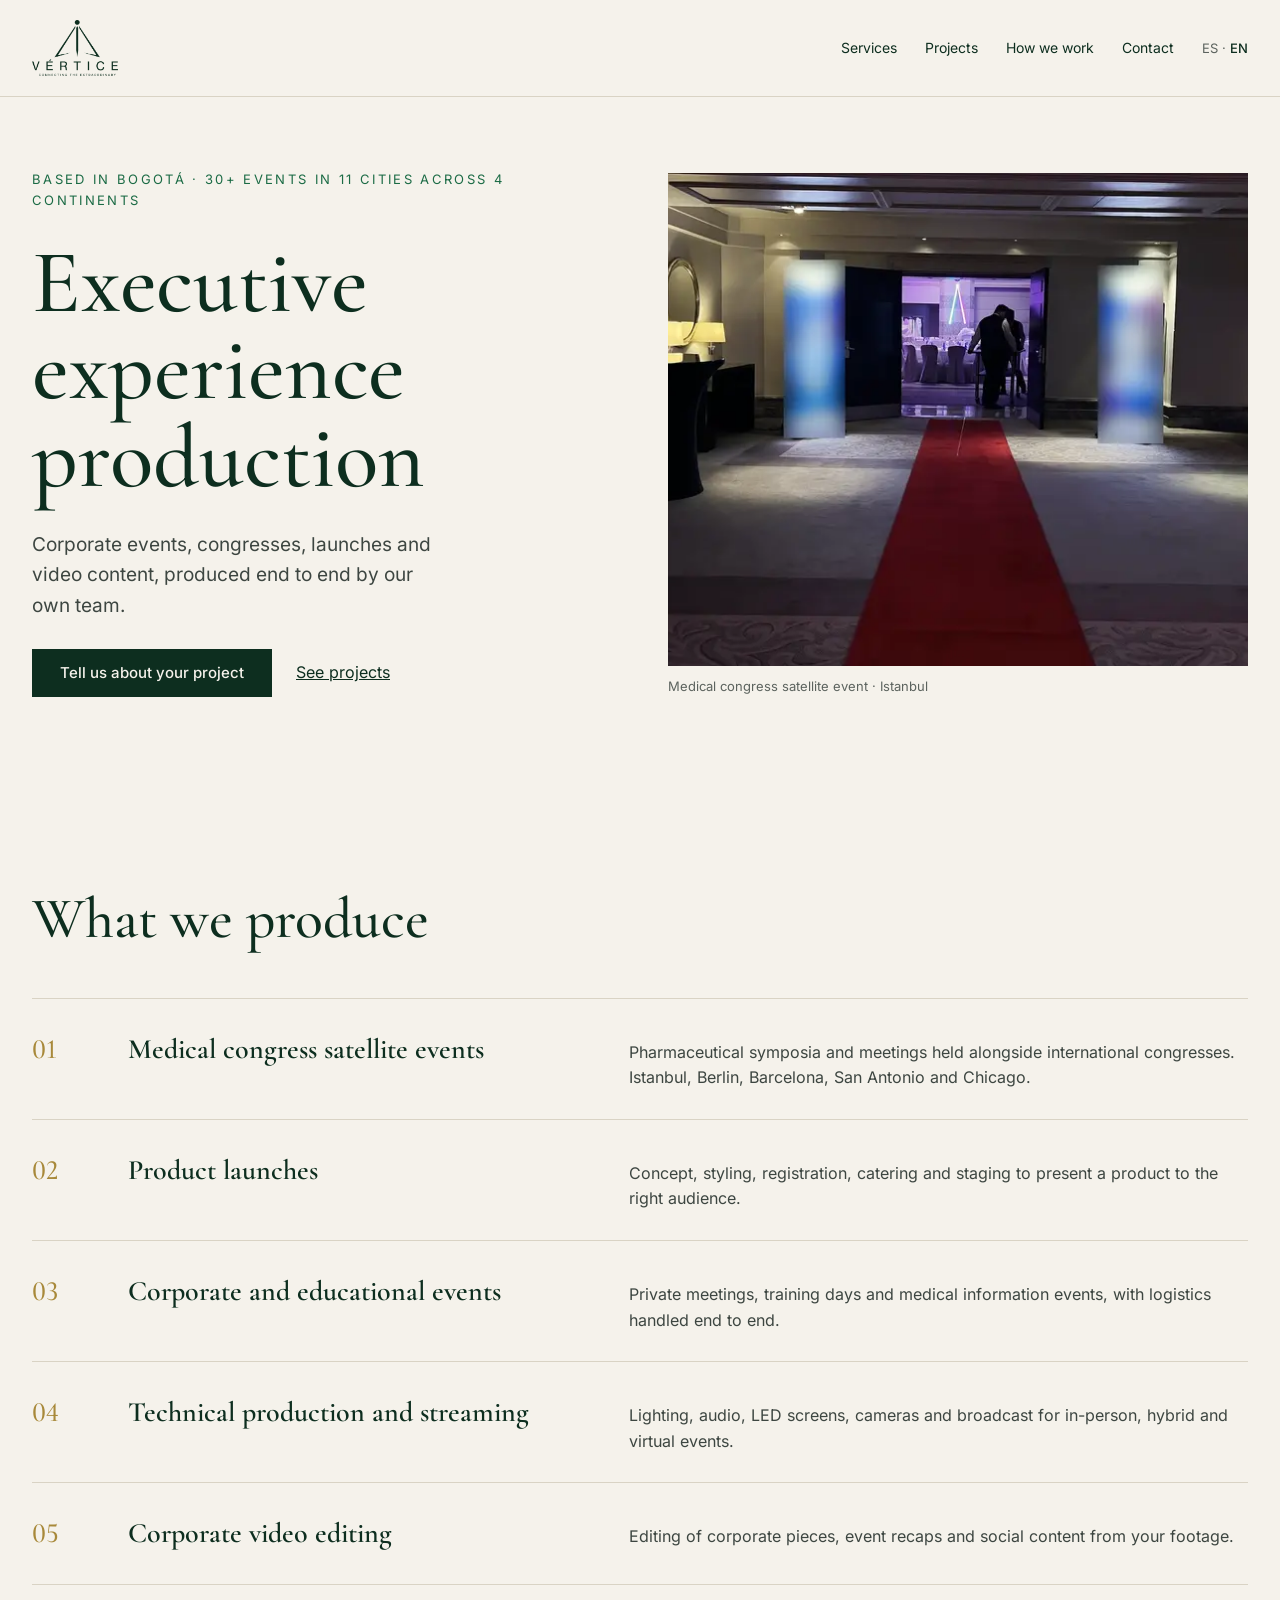
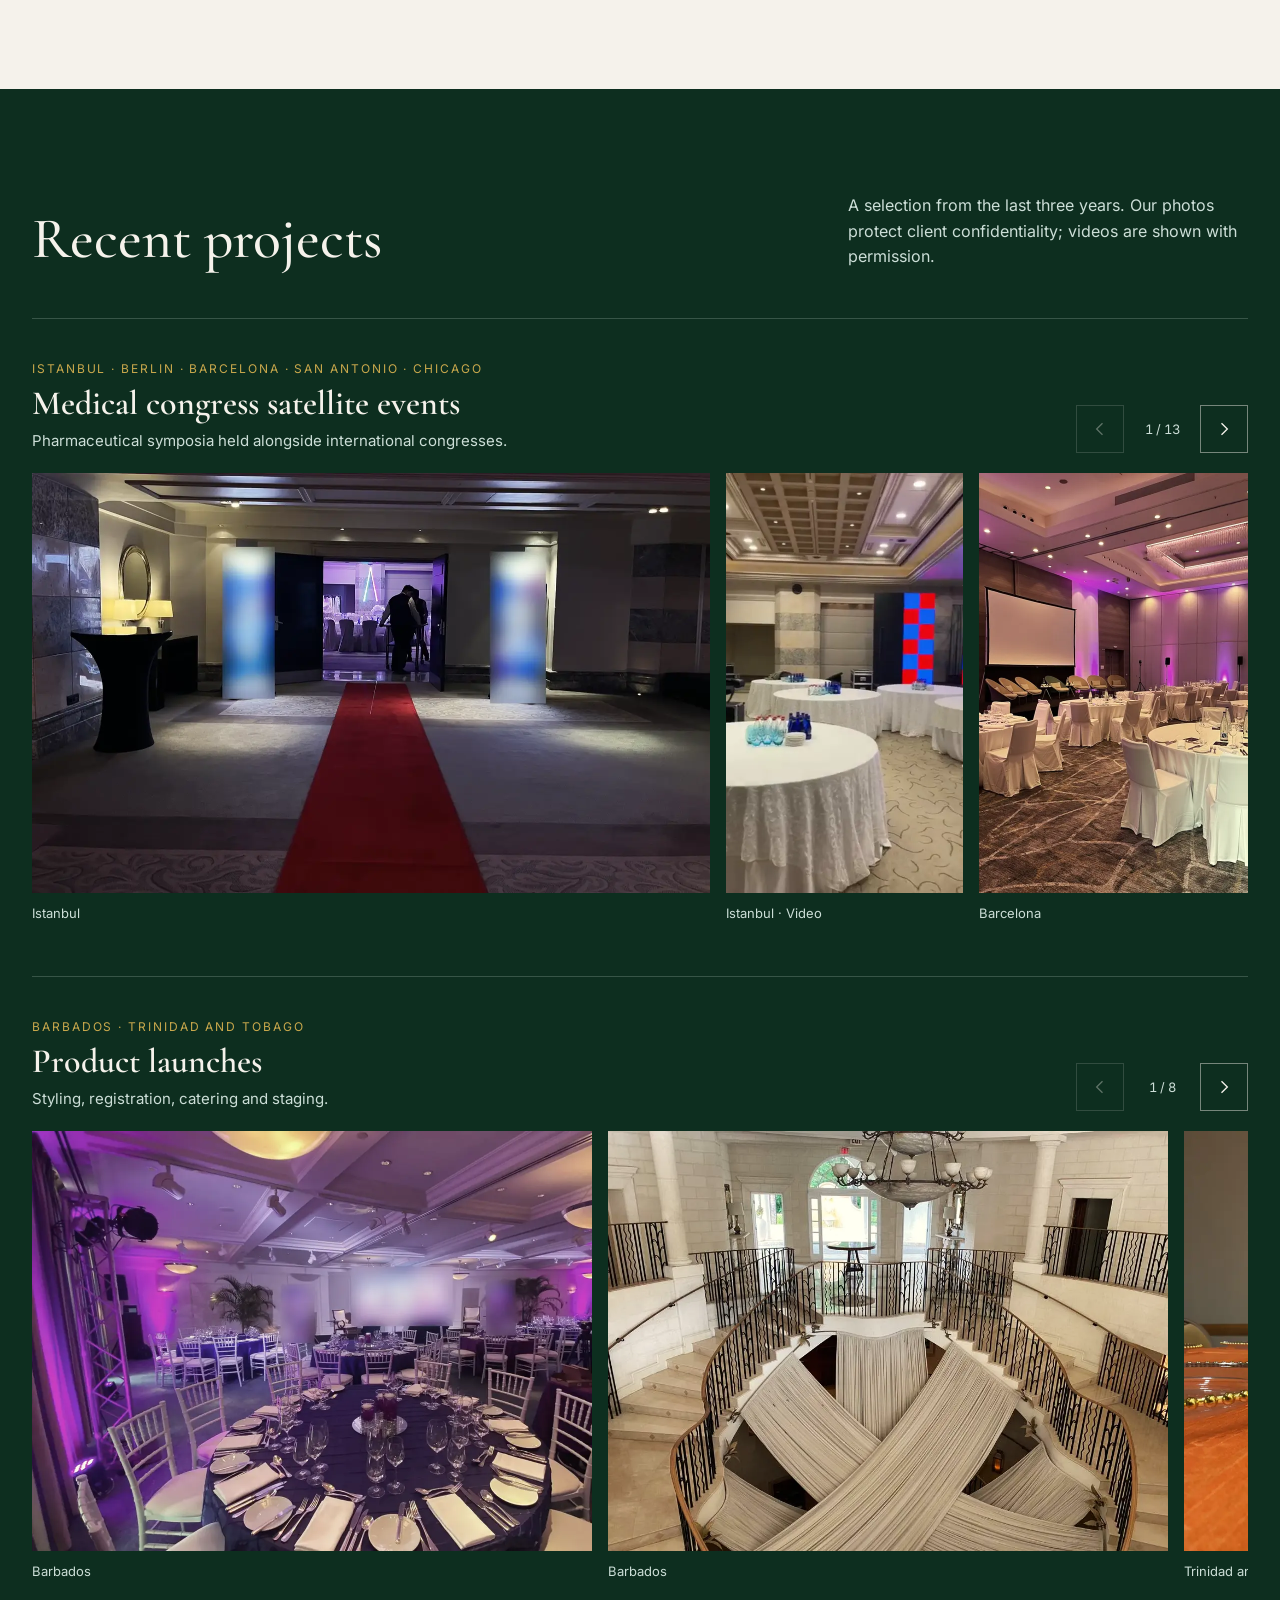
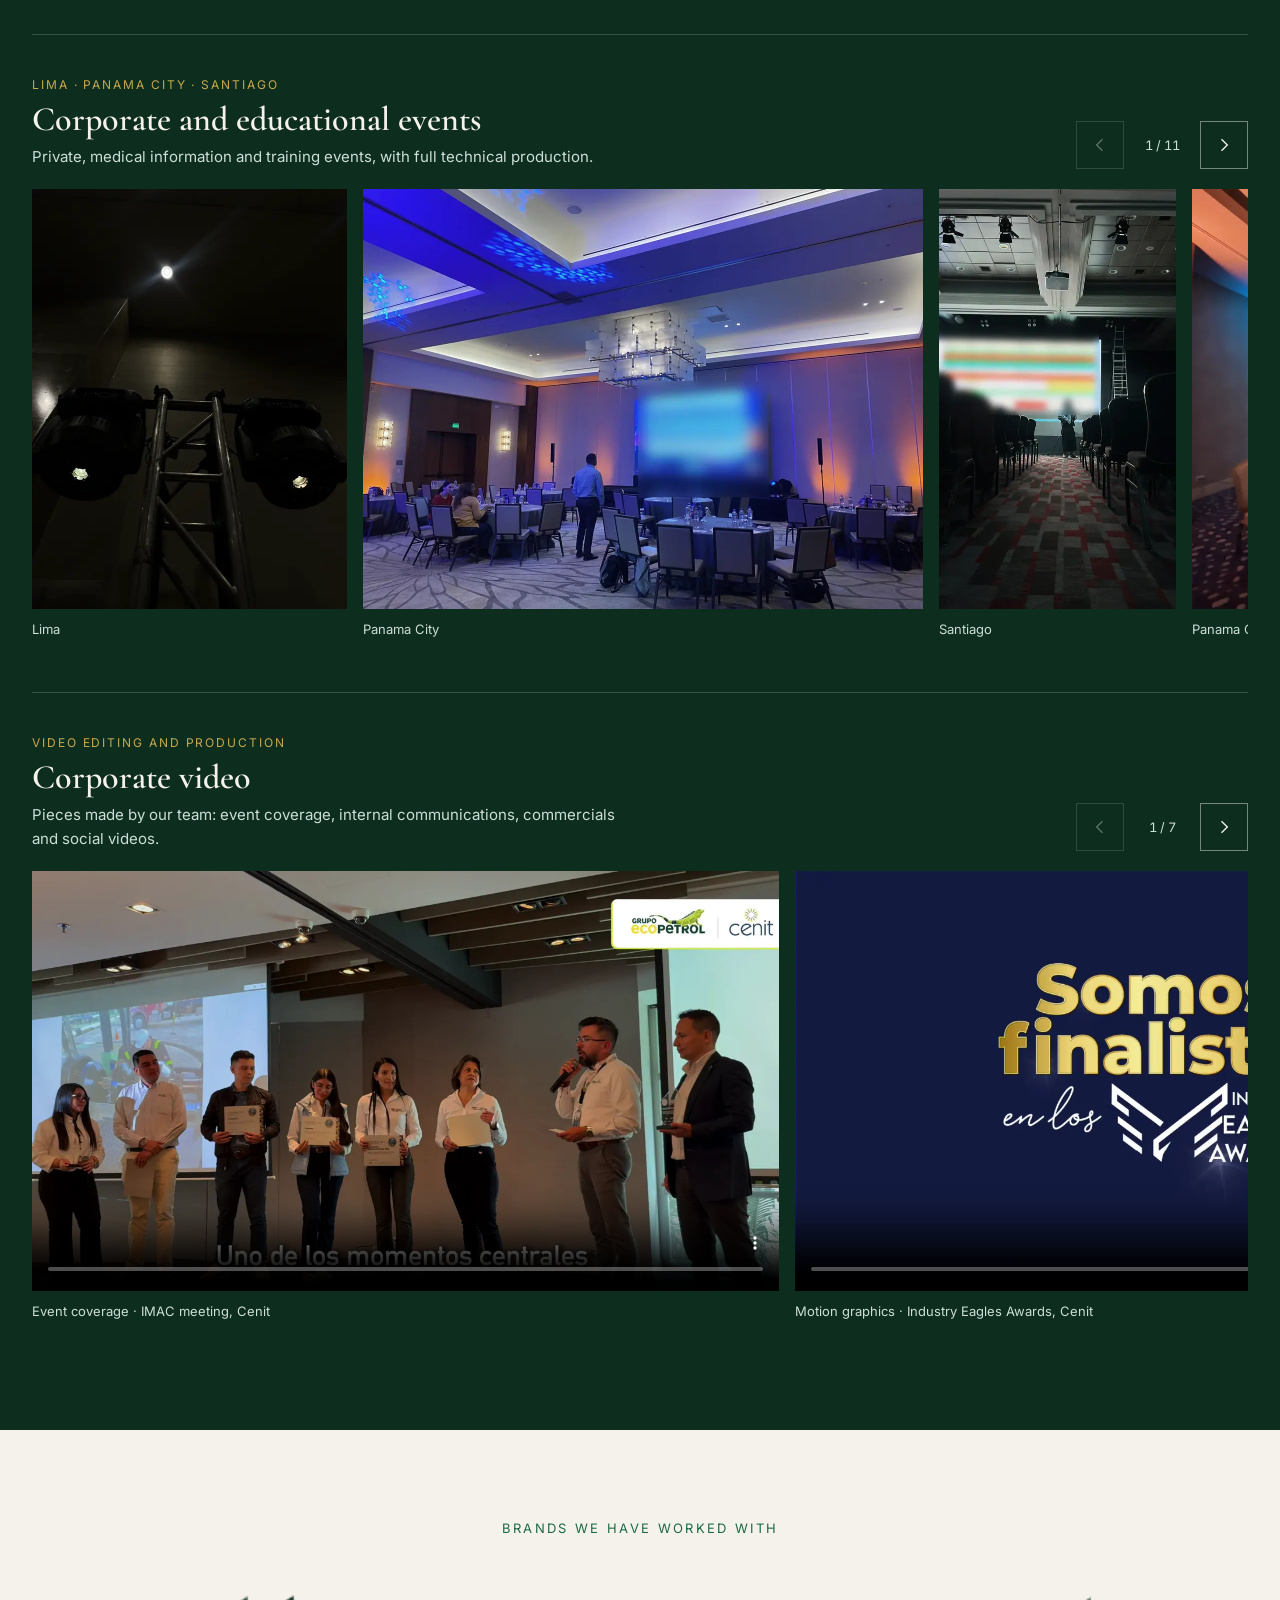
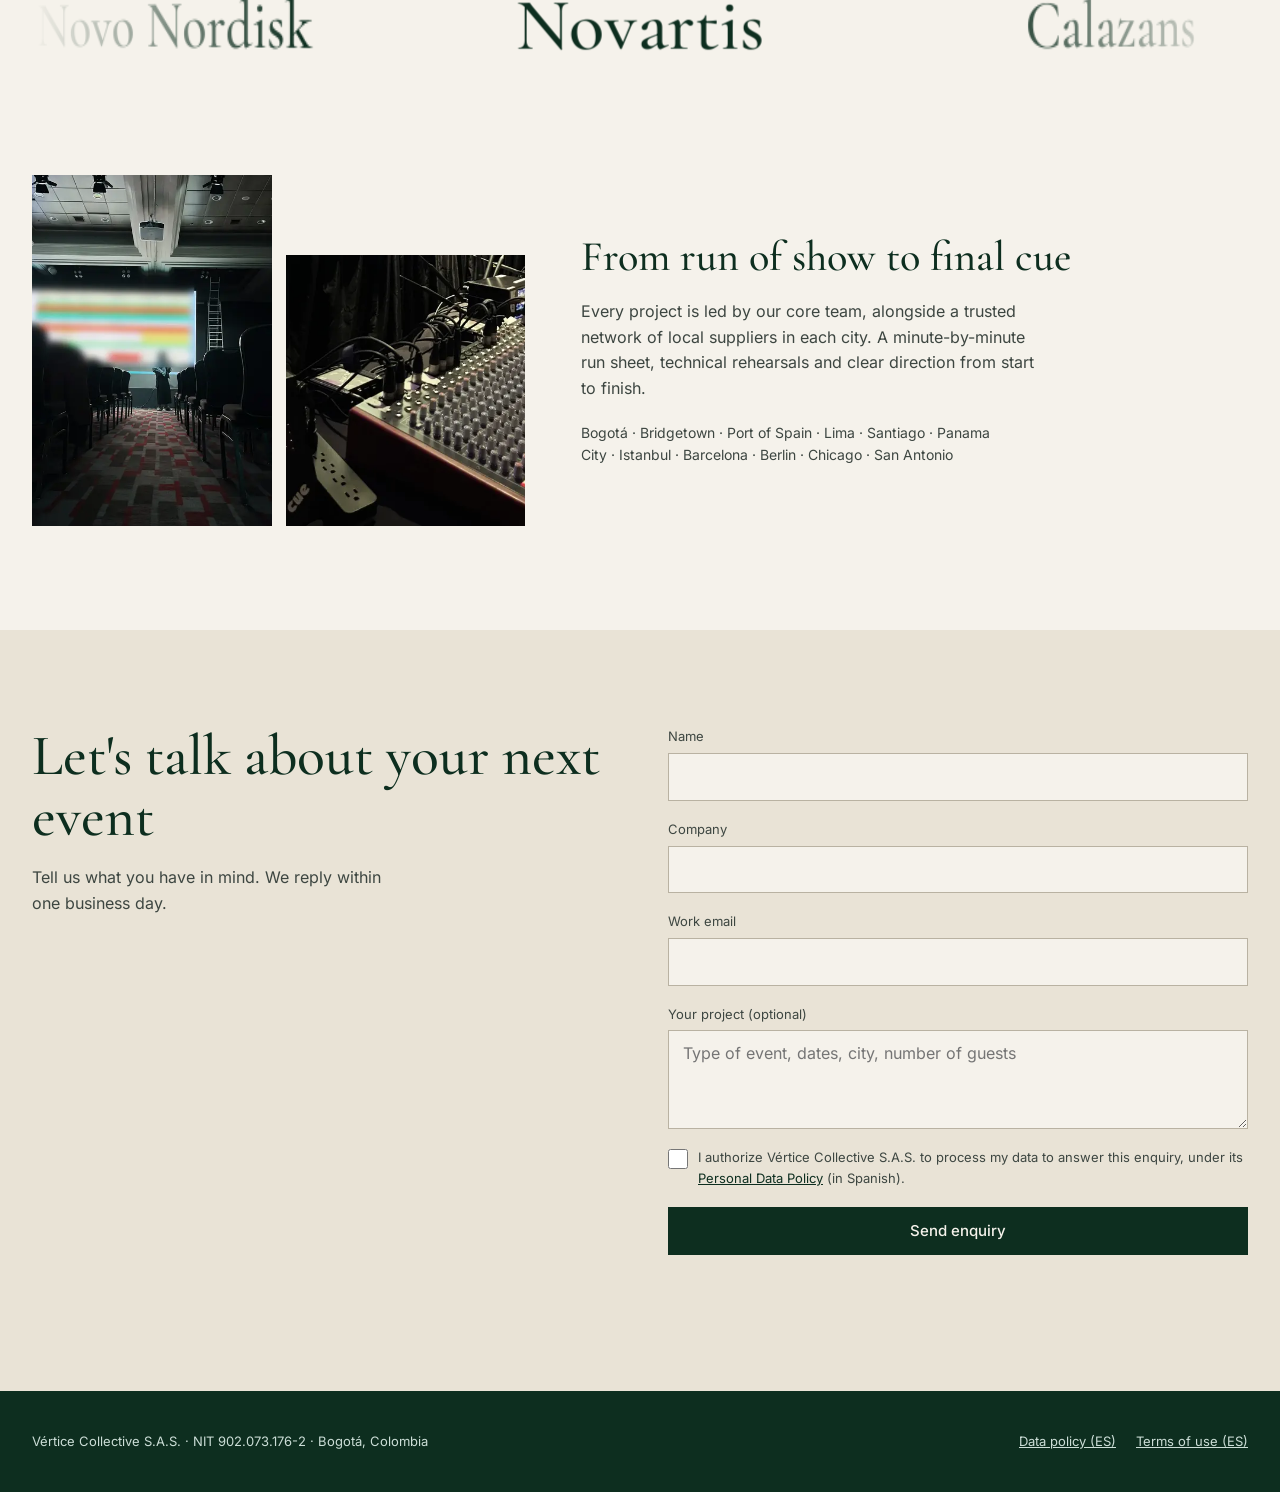
==== commit 19d35738: "Carrusel de video corporativo (7 piezas) en ES y EN Co-Authored-By: Claude Opus 5.5 <noreply@anthrop" ====
--- a/en/index.html
+++ b/en/index.html
@@ -5,10 +5,10 @@
 <meta name="viewport" content="width=device-width, initial-scale=1">
 <title>Vértice Collective | Executive experience production from Bogotá</title>
 <meta name="description" content="We produce corporate events, medical congress satellite events, product launches and video content. 30+ events across 11 cities on 4 continents. Tell us about your next project.">
-<link rel="canonical" href="https://verticecollective.co/en/">
-<link rel="alternate" hreflang="es" href="https://verticecollective.co/">
-<link rel="alternate" hreflang="en" href="https://verticecollective.co/en/">
-<link rel="alternate" hreflang="x-default" href="https://verticecollective.co/">
+<link rel="canonical" href="https://www.verticecollective.co/en/">
+<link rel="alternate" hreflang="es" href="https://www.verticecollective.co/">
+<link rel="alternate" hreflang="en" href="https://www.verticecollective.co/en/">
+<link rel="alternate" hreflang="x-default" href="https://www.verticecollective.co/">
 <link rel="icon" type="image/png" sizes="32x32" href="/assets/favicon-32.png">
 <link rel="apple-touch-icon" href="/assets/apple-touch-icon.png">
 <meta name="theme-color" content="#0D2E1F">
@@ -16,27 +16,27 @@
 <meta property="og:site_name" content="Vértice Collective">
 <meta property="og:locale" content="en_US">
 <meta property="og:locale:alternate" content="es_CO">
-<meta property="og:url" content="https://verticecollective.co/en/">
+<meta property="og:url" content="https://www.verticecollective.co/en/">
 <meta property="og:title" content="Vértice Collective | Executive experience production">
 <meta property="og:description" content="Corporate events, medical congresses, launches and video content. From Bogotá, across 11 cities on 4 continents.">
-<meta property="og:image" content="https://verticecollective.co/assets/img/og-vertice.jpg">
+<meta property="og:image" content="https://www.verticecollective.co/assets/img/og-vertice.jpg">
 <meta property="og:image:width" content="1200">
 <meta property="og:image:height" content="630">
 <meta name="twitter:card" content="summary_large_image">
 <link rel="preload" href="/assets/fonts/cormorant-garamond-latin-500-normal.woff2" as="font" type="font/woff2" crossorigin>
 <link rel="preload" href="/assets/fonts/inter-latin-400-normal.woff2" as="font" type="font/woff2" crossorigin>
-<link rel="stylesheet" href="/assets/css/site.css?v=4">
+<link rel="stylesheet" href="/assets/css/site.css?v=5">
 <script type="application/ld+json">
 {
   "@context": "https://schema.org",
   "@type": "ProfessionalService",
-  "@id": "https://verticecollective.co/#empresa", "inLanguage": "en",
+  "@id": "https://www.verticecollective.co/#empresa", "inLanguage": "en",
   "name": "Vértice Collective",
   "legalName": "Vértice Collective S.A.S.",
   "taxID": "902.073.176-2",
-  "url": "https://verticecollective.co/",
-  "logo": "https://verticecollective.co/assets/img/logo-vertice-selva.png",
-  "image": "https://verticecollective.co/assets/img/og-vertice.jpg",
+  "url": "https://www.verticecollective.co/",
+  "logo": "https://www.verticecollective.co/assets/img/logo-vertice-selva.png",
+  "image": "https://www.verticecollective.co/assets/img/og-vertice.jpg",
   "description": "Executive experience production company: corporate events, medical congress satellite events, product launches, technical production and streaming, and corporate video editing.",
   "address": {"@type": "PostalAddress", "addressLocality": "Bogotá", "addressRegion": "Bogotá D.C.", "addressCountry": "CO"},
   "areaServed": ["Colombia", "Latin America", "Caribbean", "Europe", "United States"],
@@ -100,7 +100,7 @@
   <div class="contenedor seccion">
     <div class="cabeza">
       <h2 id="titulo-proyectos">Recent projects</h2>
-      <p>A selection from the last three years. For confidentiality, we never show our clients&#x27; content.</p>
+      <p>A selection from the last three years. Our photos protect client confidentiality; videos are shown with permission.</p>
     </div>
     <div class="carrusel" data-carrusel>
       <div class="carrusel-cabeza">
@@ -180,6 +180,29 @@
         <li class="diapo"><figure><img class="media" src="/assets/img/galeria/panama-salon-2.webp" width="1120" height="840" alt="Room during setup with stage and truss · Panama City" loading="lazy" decoding="async"><figcaption>Panama City</figcaption></figure></li>
         <li class="diapo"><figure><img class="media" src="/assets/img/galeria/lima-luces-2.webp" width="630" height="840" alt="Lights on a truss tower · Lima" loading="lazy" decoding="async"><figcaption>Lima</figcaption></figure></li>
         <li class="diapo"><figure><img class="media" src="/assets/img/galeria/lima-backstage.webp" width="630" height="840" alt="Power distribution beside the stage · Lima" loading="lazy" decoding="async"><figcaption>Lima</figcaption></figure></li>
+      </ul>
+    </div>
+    <div class="carrusel" data-carrusel>
+      <div class="carrusel-cabeza">
+        <div class="carrusel-texto">
+          <p class="lugar">Video editing and production</p>
+          <h3>Corporate video</h3>
+          <p class="desc">Pieces made by our team: event coverage, internal communications, commercials and social videos.</p>
+        </div>
+        <div class="controles">
+          <button type="button" class="ctrl" data-anterior aria-label="Previous video"><svg aria-hidden="true" width="20" height="20" viewBox="0 0 24 24" fill="none" stroke="currentColor" stroke-width="1.6"><path d="M15 5l-7 7 7 7"/></svg></button>
+          <span class="contador" aria-live="polite"><span data-actual>1</span> / 7</span>
+          <button type="button" class="ctrl" data-siguiente aria-label="Next video"><svg aria-hidden="true" width="20" height="20" viewBox="0 0 24 24" fill="none" stroke="currentColor" stroke-width="1.6"><path d="M9 5l7 7-7 7"/></svg></button>
+        </div>
+      </div>
+      <ul class="pista pista-video" tabindex="0" aria-label="Gallery: Corporate video">
+        <li class="diapo"><figure><video class="media" controls playsinline preload="none" width="1280" height="720" poster="/assets/img/video/encuentro-imac.webp" aria-label="Event coverage · IMAC meeting, Cenit"><source src="/assets/video/encuentro-imac.mp4" type="video/mp4"></video><figcaption>Event coverage · IMAC meeting, Cenit</figcaption></figure></li>
+        <li class="diapo"><figure><video class="media" controls playsinline preload="none" width="1280" height="720" poster="/assets/img/video/industry-eagles-awards.webp" aria-label="Motion graphics · Industry Eagles Awards, Cenit"><source src="/assets/video/industry-eagles-awards.mp4" type="video/mp4"></video><figcaption>Motion graphics · Industry Eagles Awards, Cenit</figcaption></figure></li>
+        <li class="diapo"><figure><video class="media" controls playsinline preload="none" width="1280" height="720" poster="/assets/img/video/mantenimiento-estacion.webp" aria-label="Operations video · Cisneros station, Cenit"><source src="/assets/video/mantenimiento-estacion.mp4" type="video/mp4"></video><figcaption>Operations video · Cisneros station, Cenit</figcaption></figure></li>
+        <li class="diapo"><figure><video class="media" controls playsinline preload="none" width="1280" height="720" poster="/assets/img/video/comercial-tomi-simple.webp" aria-label="Product commercial · TOMi Simple"><source src="/assets/video/comercial-tomi-simple.mp4" type="video/mp4"></video><figcaption>Product commercial · TOMi Simple</figcaption></figure></li>
+        <li class="diapo"><figure><video class="media" controls playsinline preload="none" width="1280" height="720" poster="/assets/img/video/promo-fyah-project.webp" aria-label="Promo video · Fyah Project"><source src="/assets/video/promo-fyah-project.mp4" type="video/mp4"></video><figcaption>Promo video · Fyah Project</figcaption></figure></li>
+        <li class="diapo"><figure><video class="media" controls playsinline preload="none" width="576" height="720" poster="/assets/img/video/promo-edit-crew-1.webp" aria-label="Social video · Edit Crew"><source src="/assets/video/promo-edit-crew-1.mp4" type="video/mp4"></video><figcaption>Social video · Edit Crew</figcaption></figure></li>
+        <li class="diapo"><figure><video class="media" controls playsinline preload="none" width="576" height="720" poster="/assets/img/video/promo-edit-crew-2.webp" aria-label="Social video · Edit Crew"><source src="/assets/video/promo-edit-crew-2.mp4" type="video/mp4"></video><figcaption>Social video · Edit Crew</figcaption></figure></li>
       </ul>
     </div>
   </div>
@@ -253,6 +276,6 @@
 </footer>
 
 <script src="/assets/js/formulario.js?v=3" defer></script>
-<script src="/assets/js/galeria.js?v=4" defer></script>
+<script src="/assets/js/galeria.js?v=5" defer></script>
 </body>
 </html>
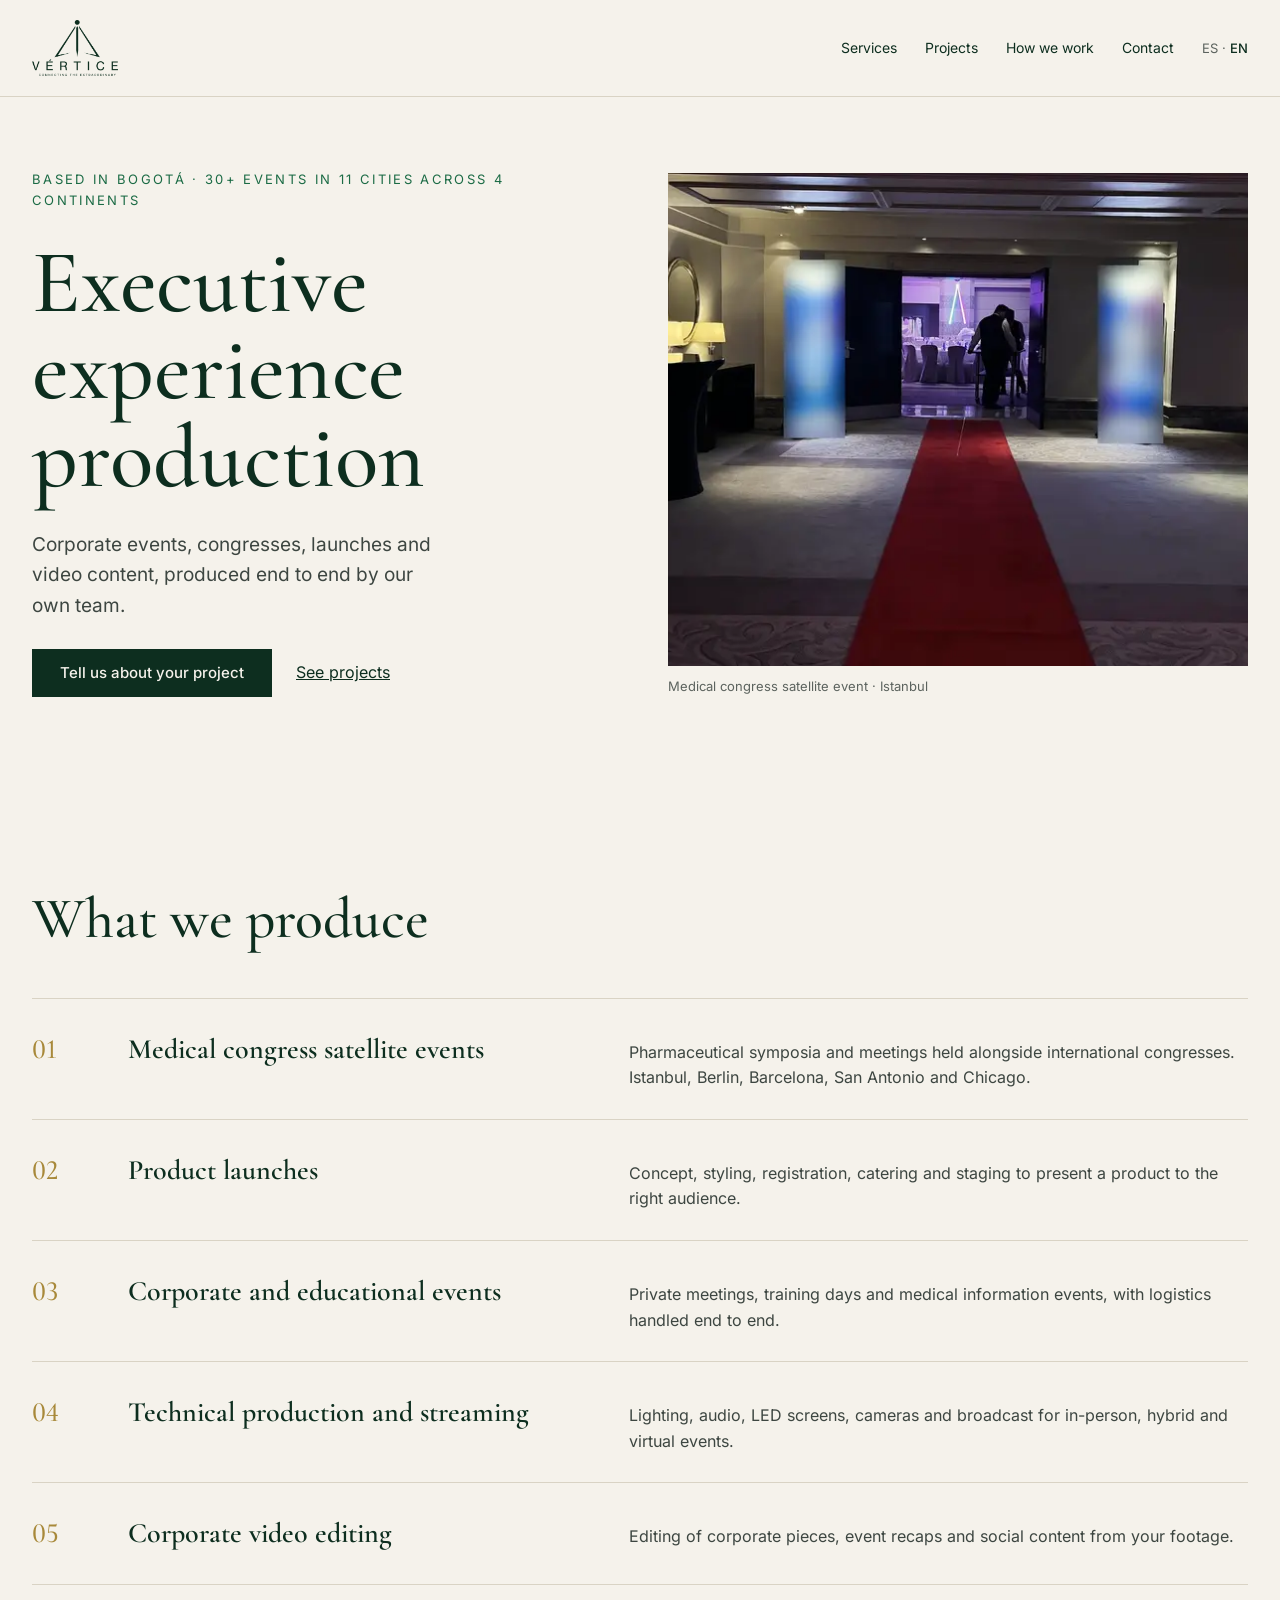
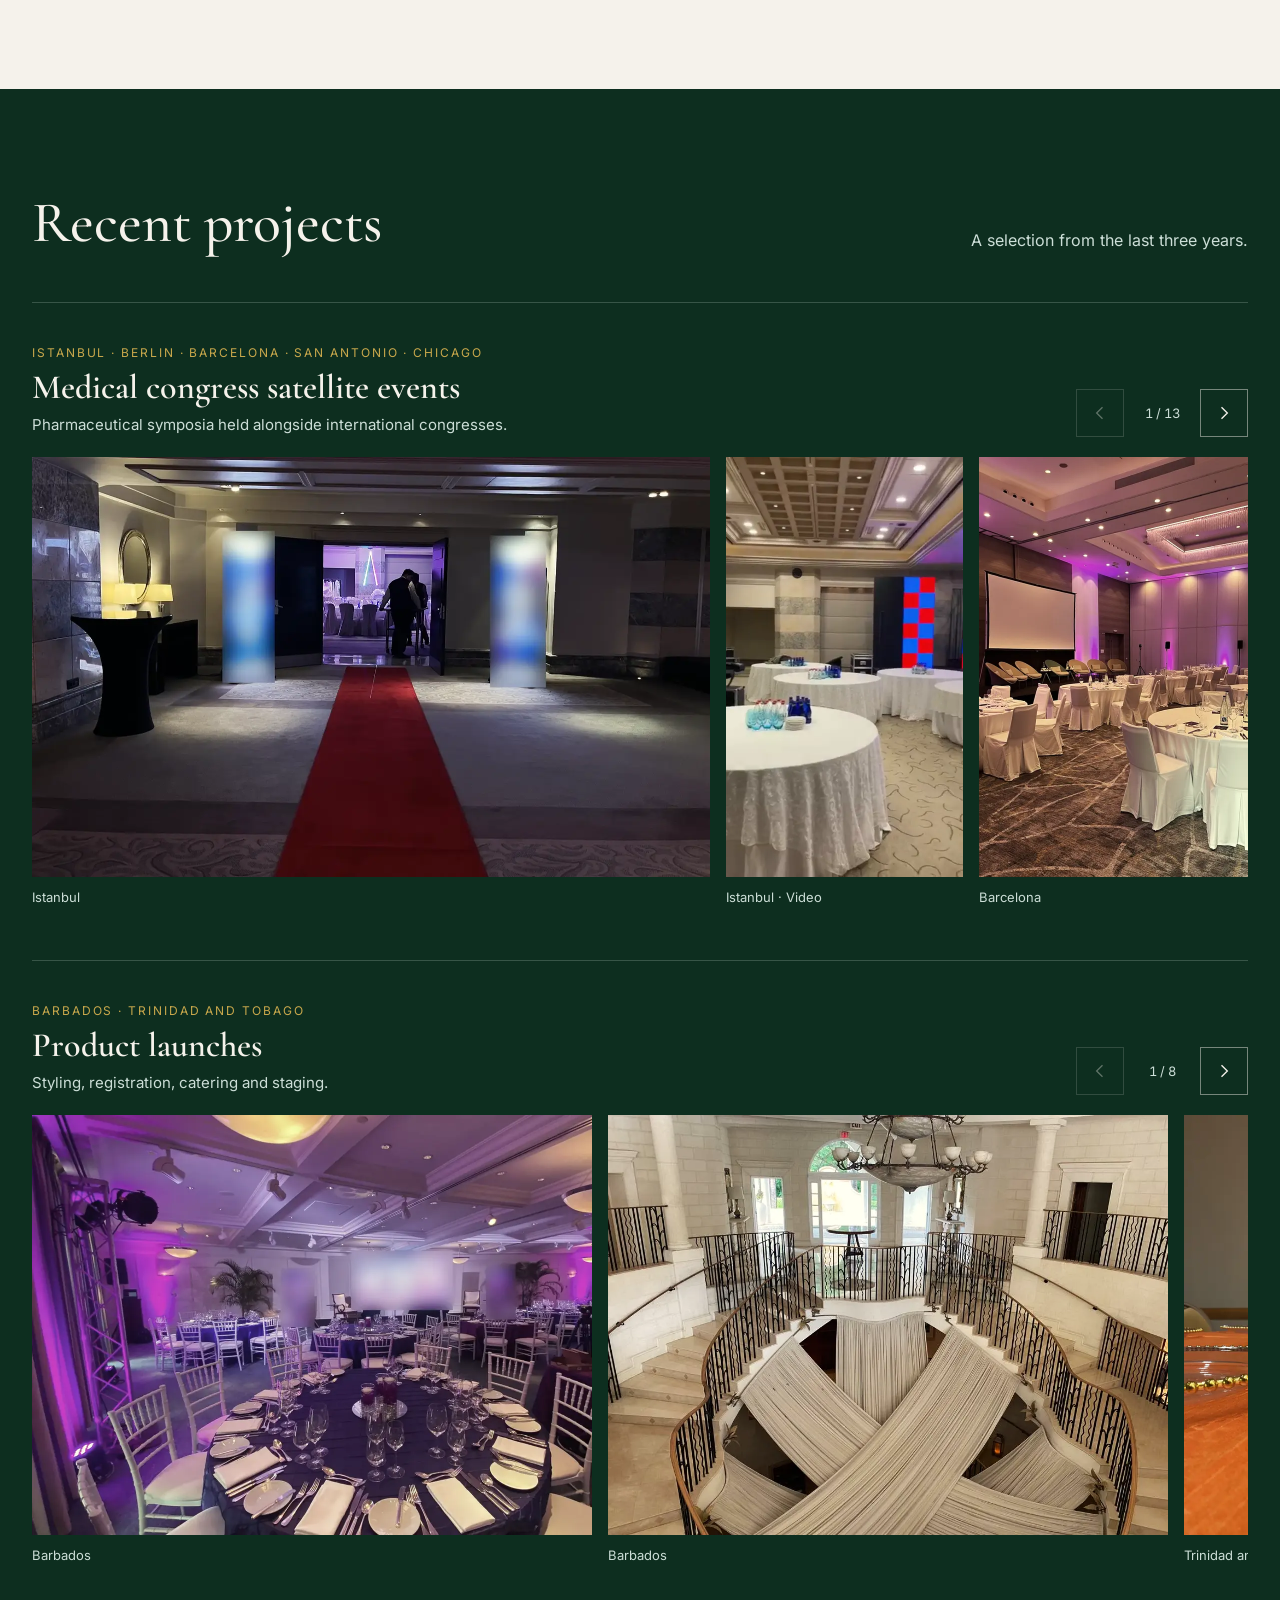
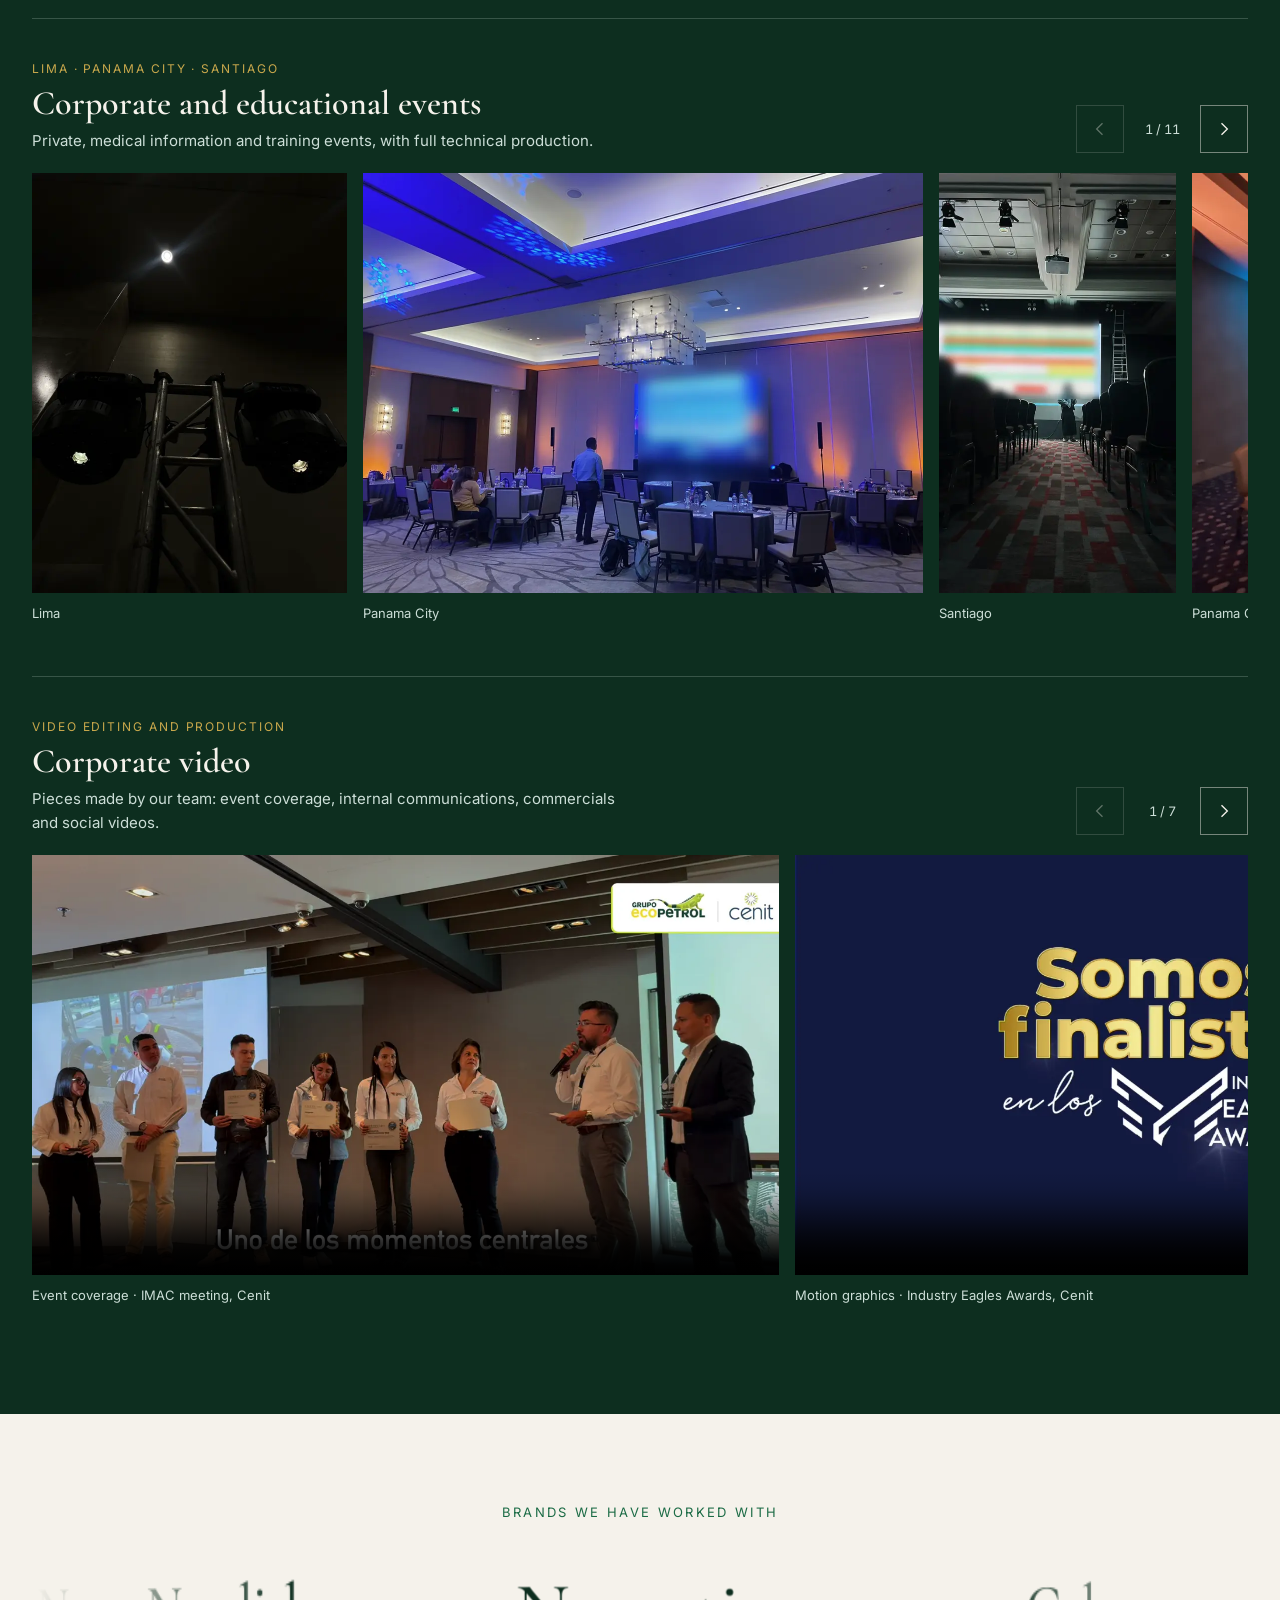
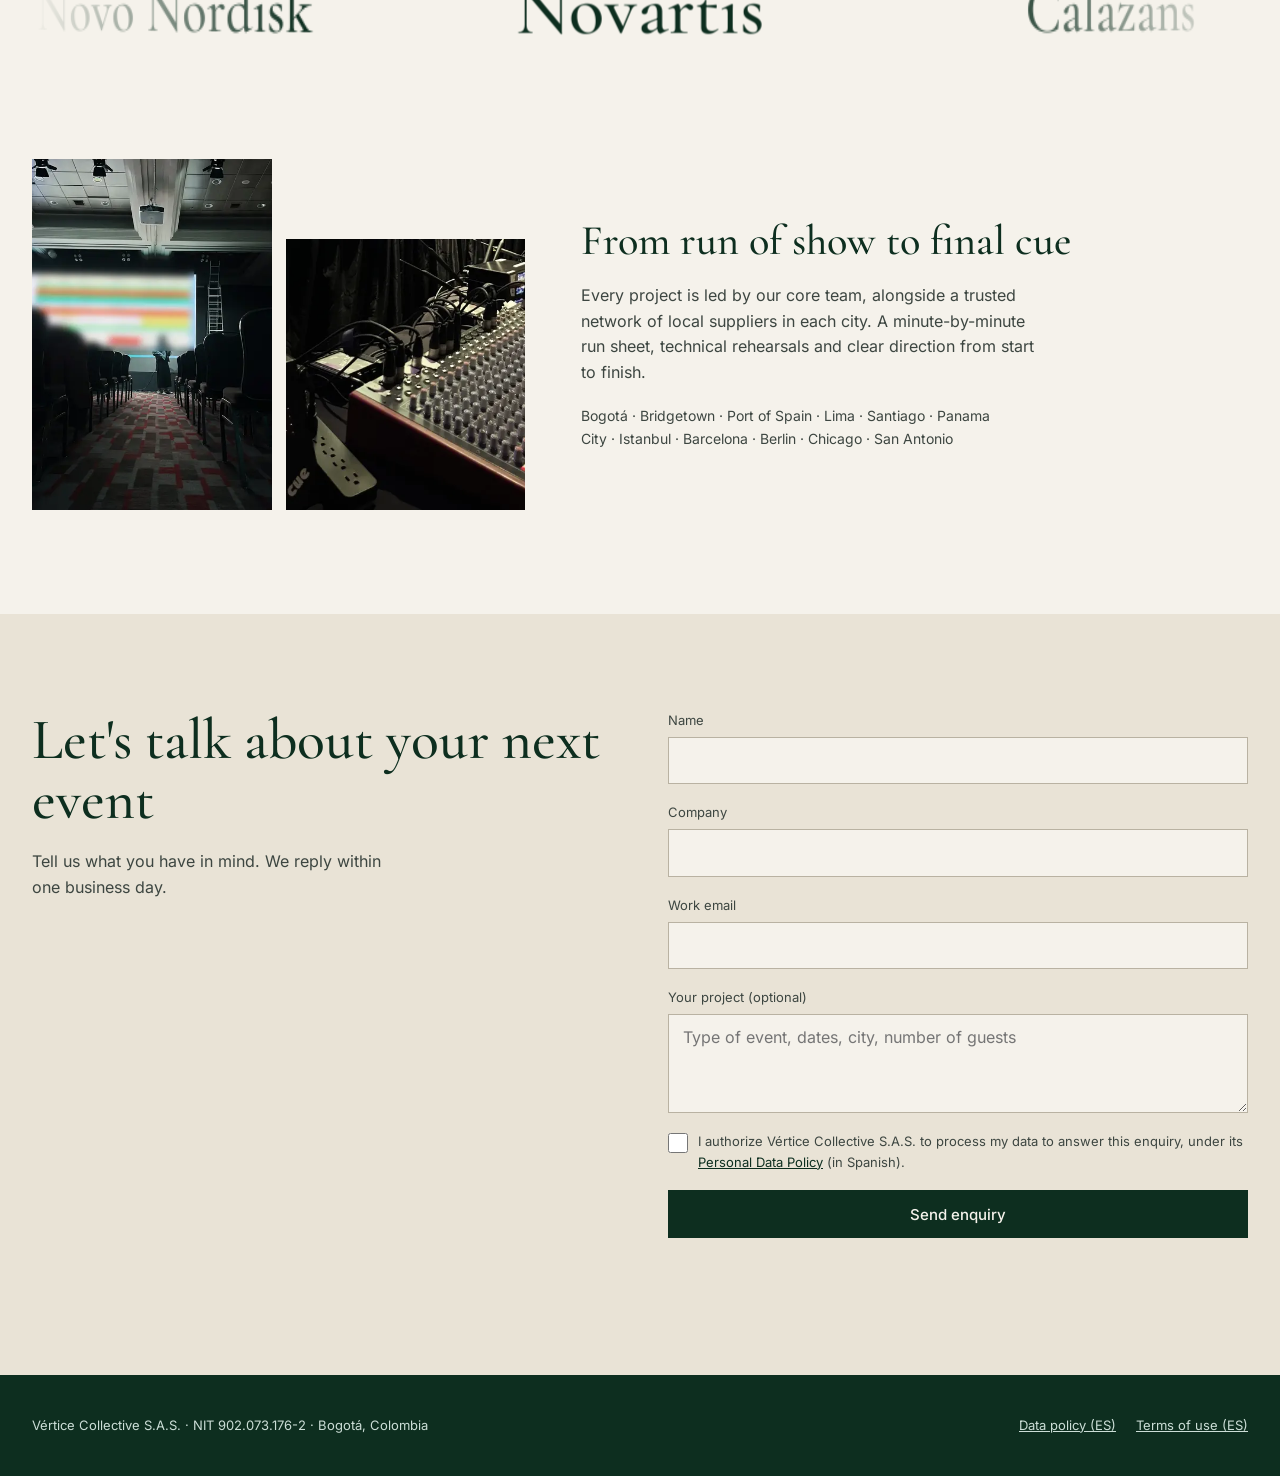
==== commit 554f6182: "Quitar mención de confidencialidad en proyectos Co-Authored-By: Claude Opus 5.5 <noreply@anthropic.c" ====
--- a/en/index.html
+++ b/en/index.html
@@ -100,7 +100,7 @@
   <div class="contenedor seccion">
     <div class="cabeza">
       <h2 id="titulo-proyectos">Recent projects</h2>
-      <p>A selection from the last three years. Our photos protect client confidentiality; videos are shown with permission.</p>
+      <p>A selection from the last three years.</p>
     </div>
     <div class="carrusel" data-carrusel>
       <div class="carrusel-cabeza">
--- a/assets/css/site.css
+++ b/assets/css/site.css
@@ -176,3 +176,4 @@
   .esfera{position:static;width:auto;height:auto;margin:0;transform:none;animation:none;display:flex;flex-wrap:wrap;justify-content:center;gap:8px 32px}
   .esfera li{position:static;transform:none}
 }
+@media (max-width:640px){.pista-video .media{height:auto;width:84vw;max-height:420px;object-fit:contain}}
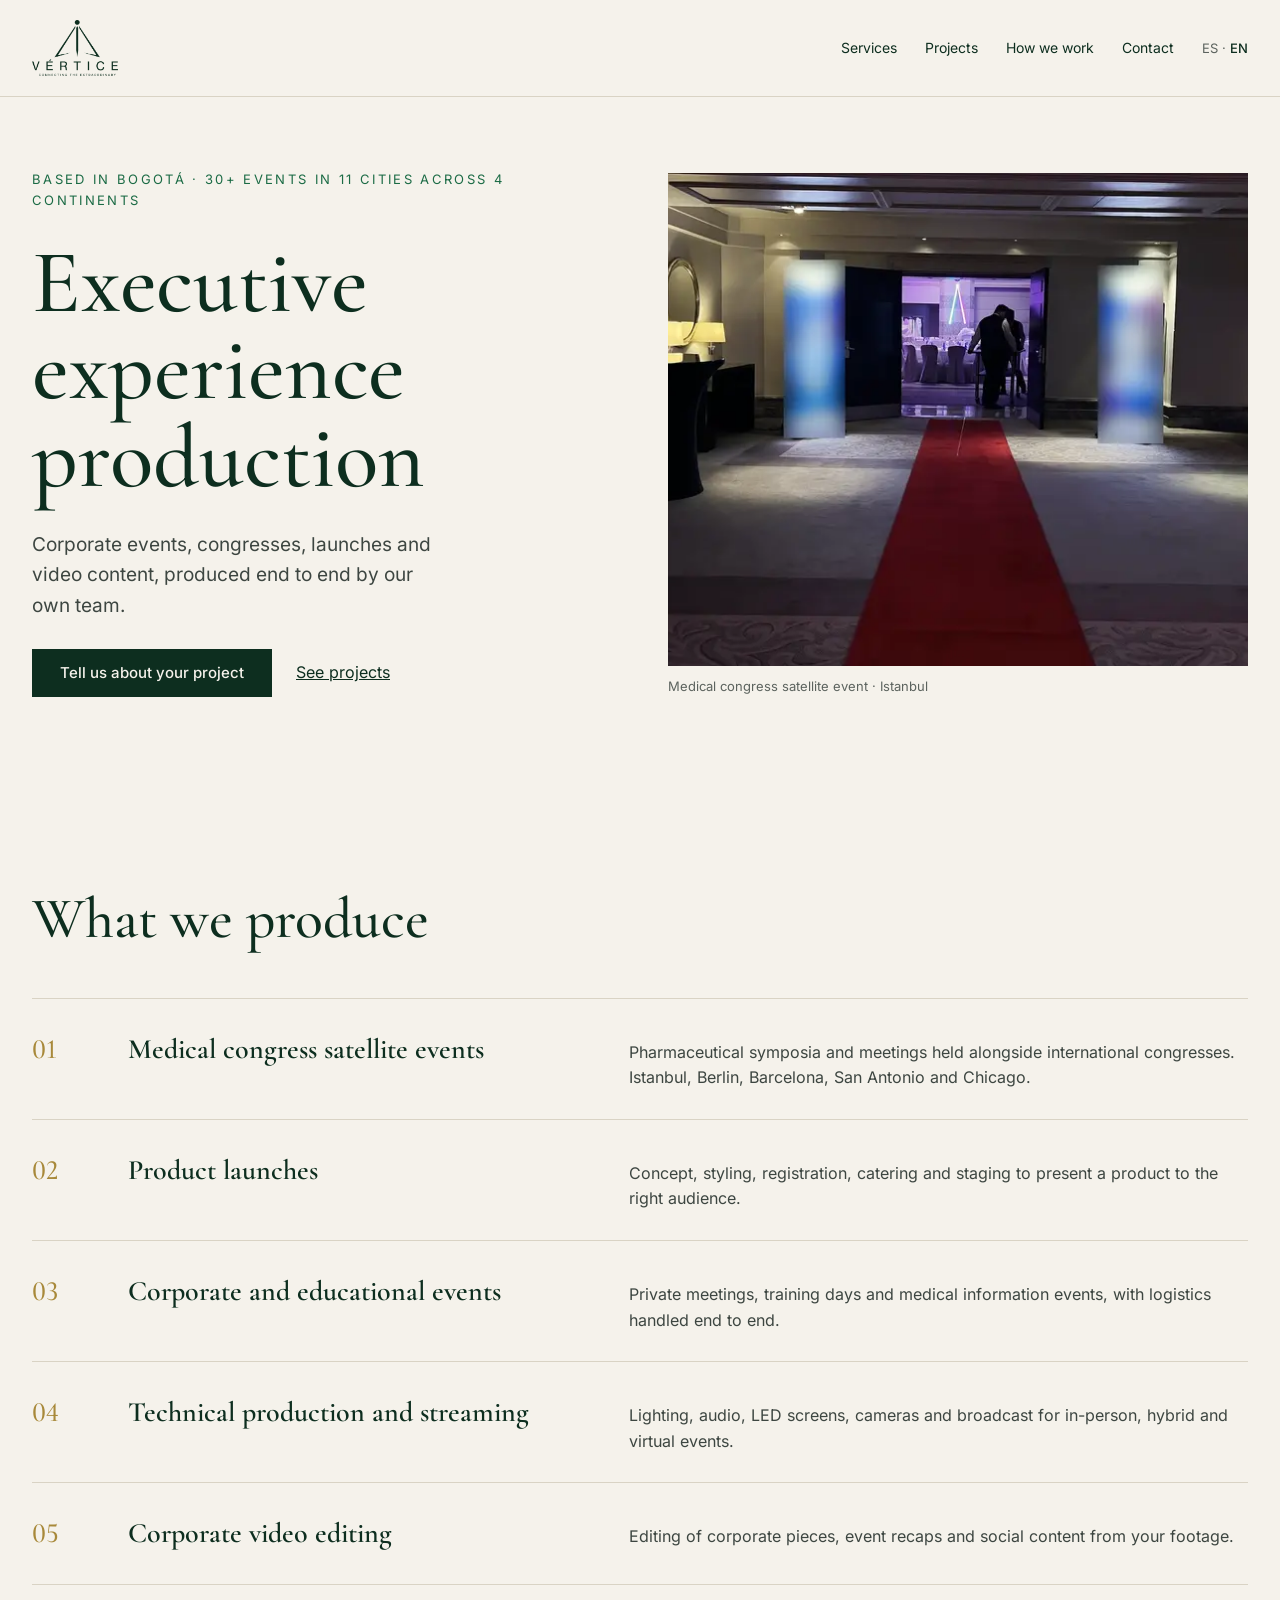
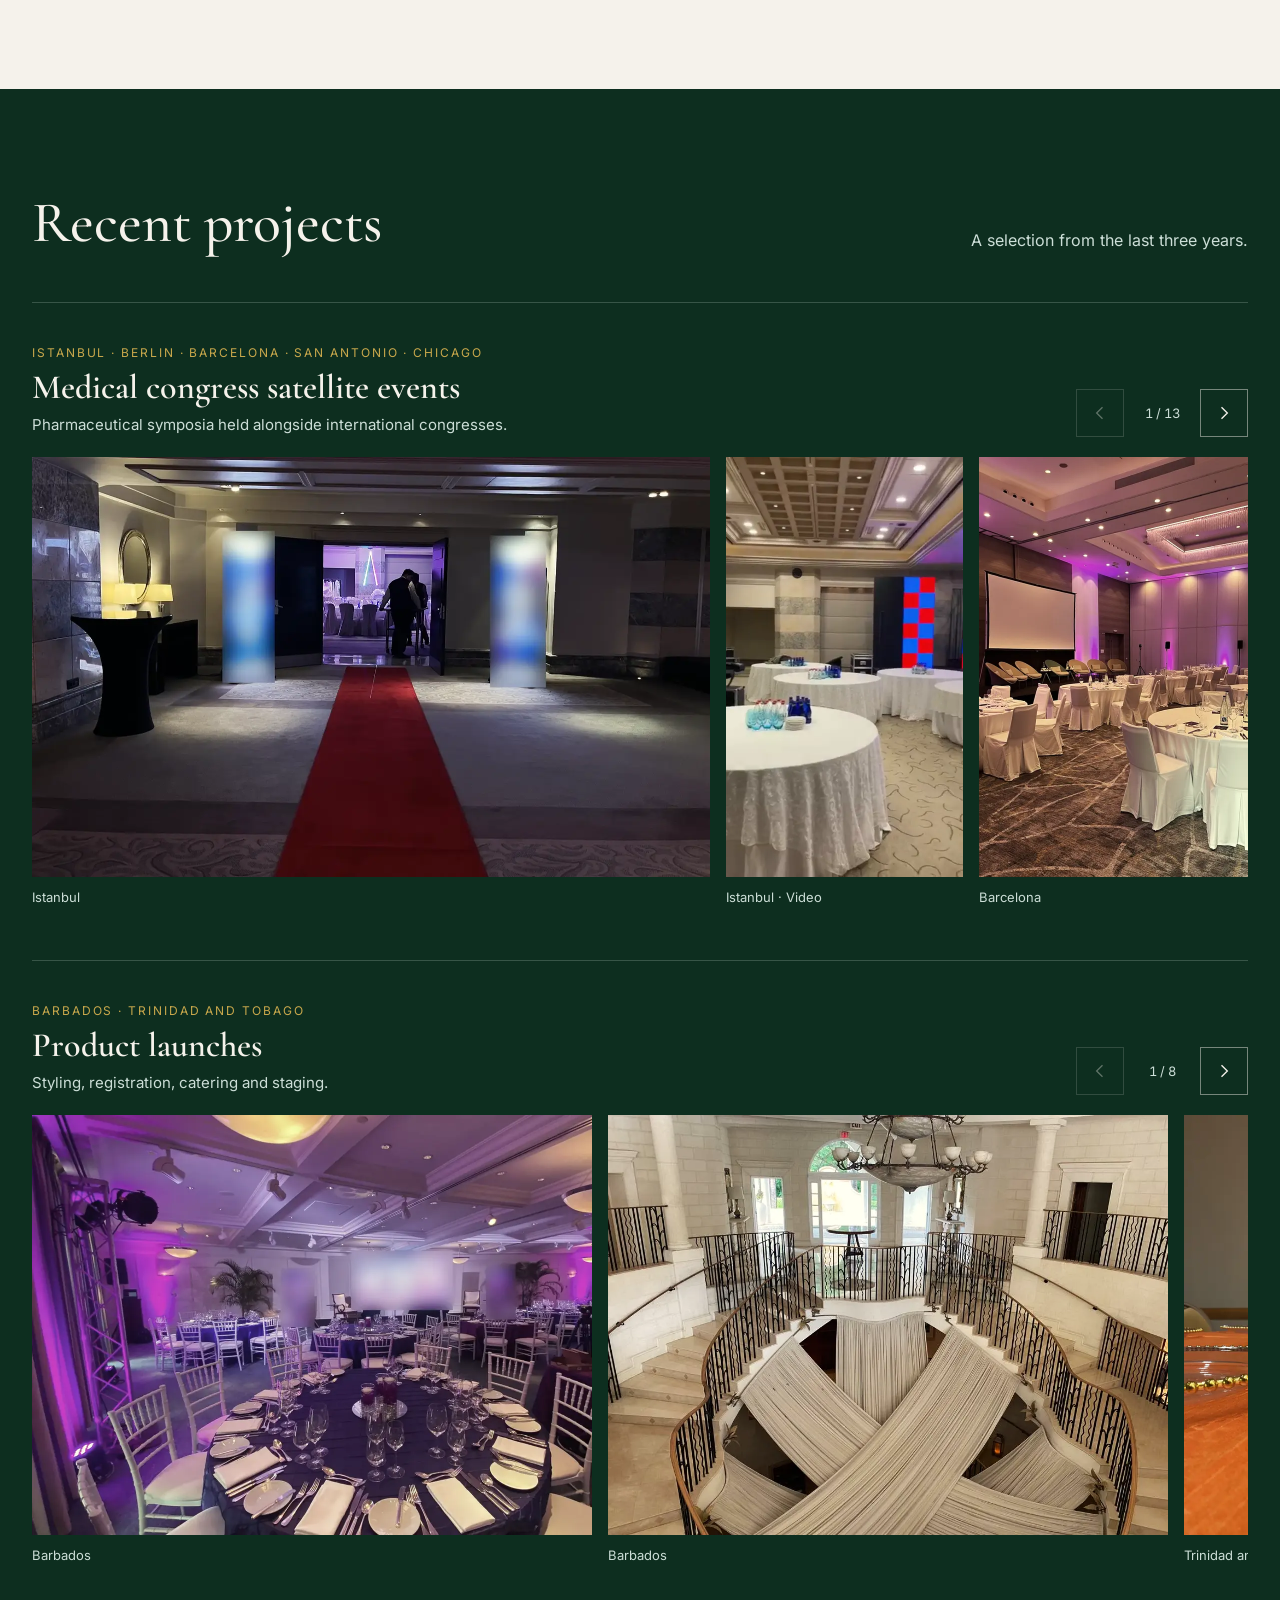
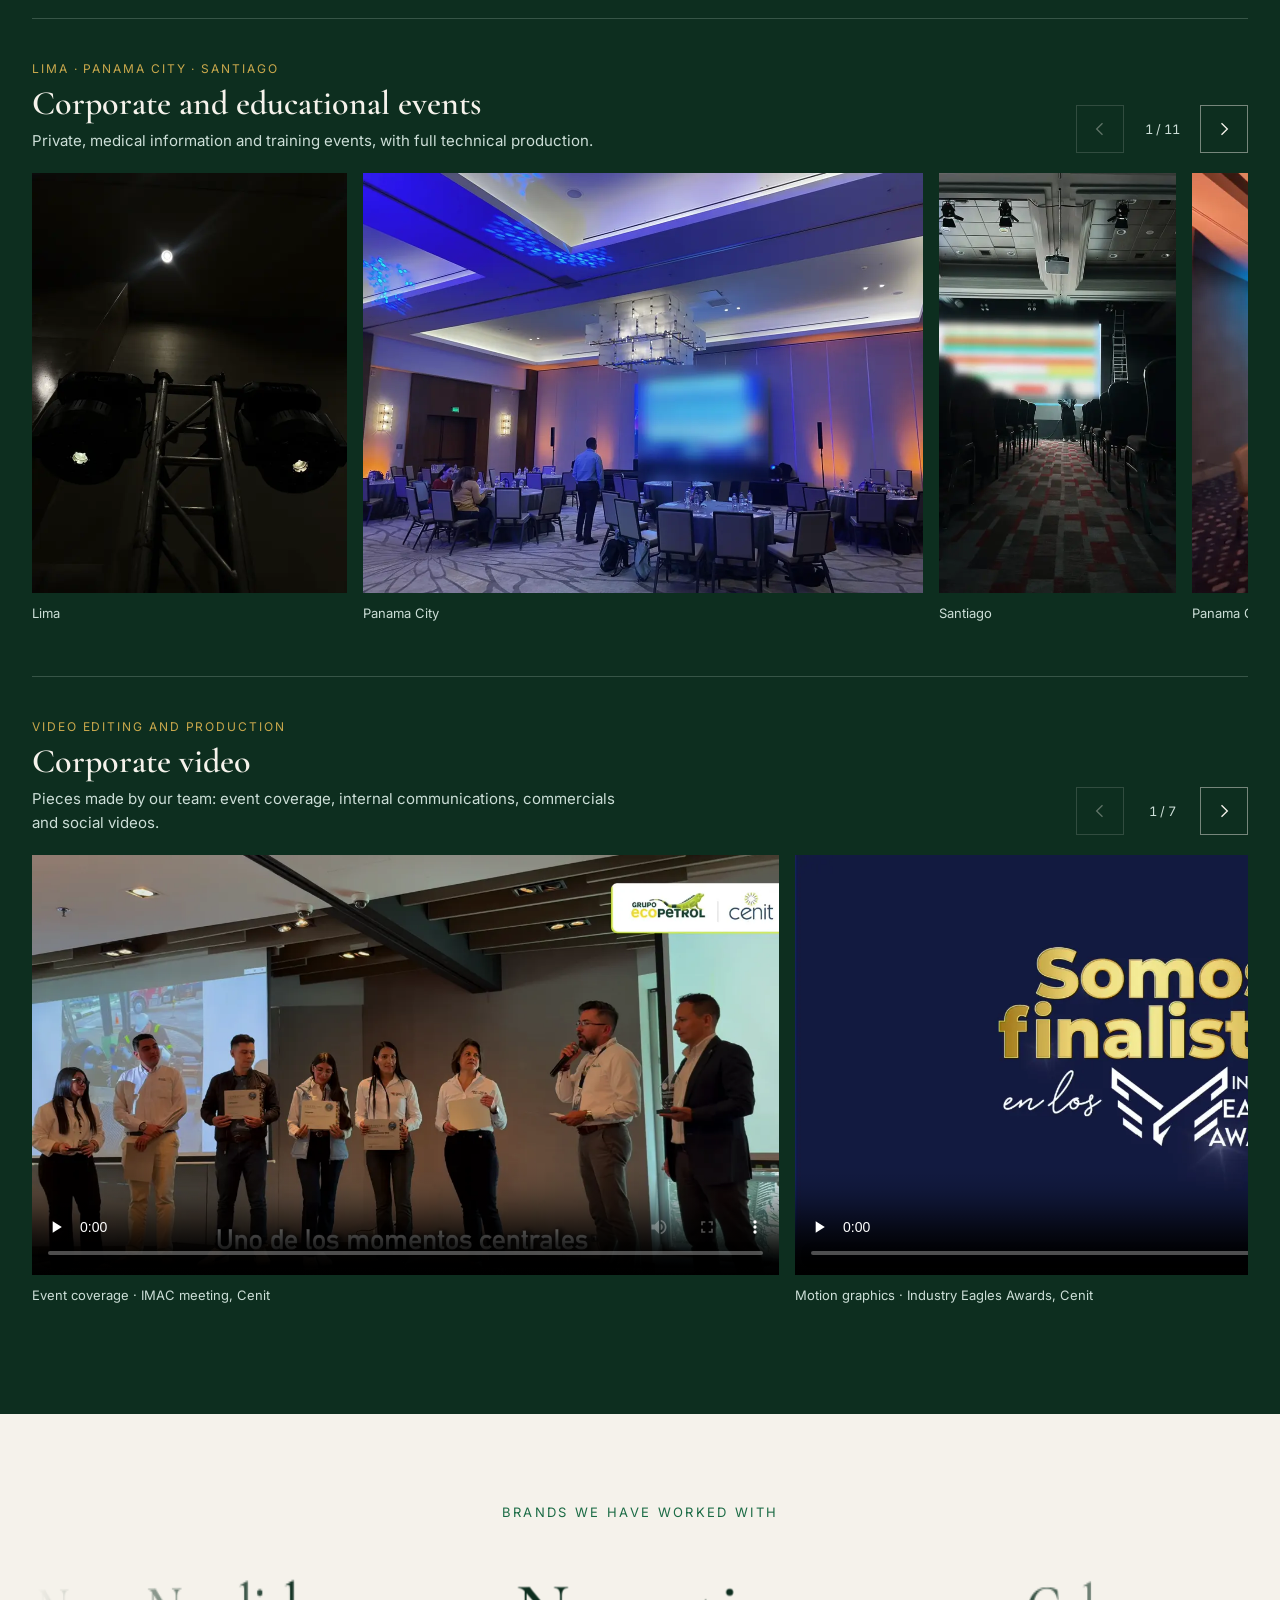
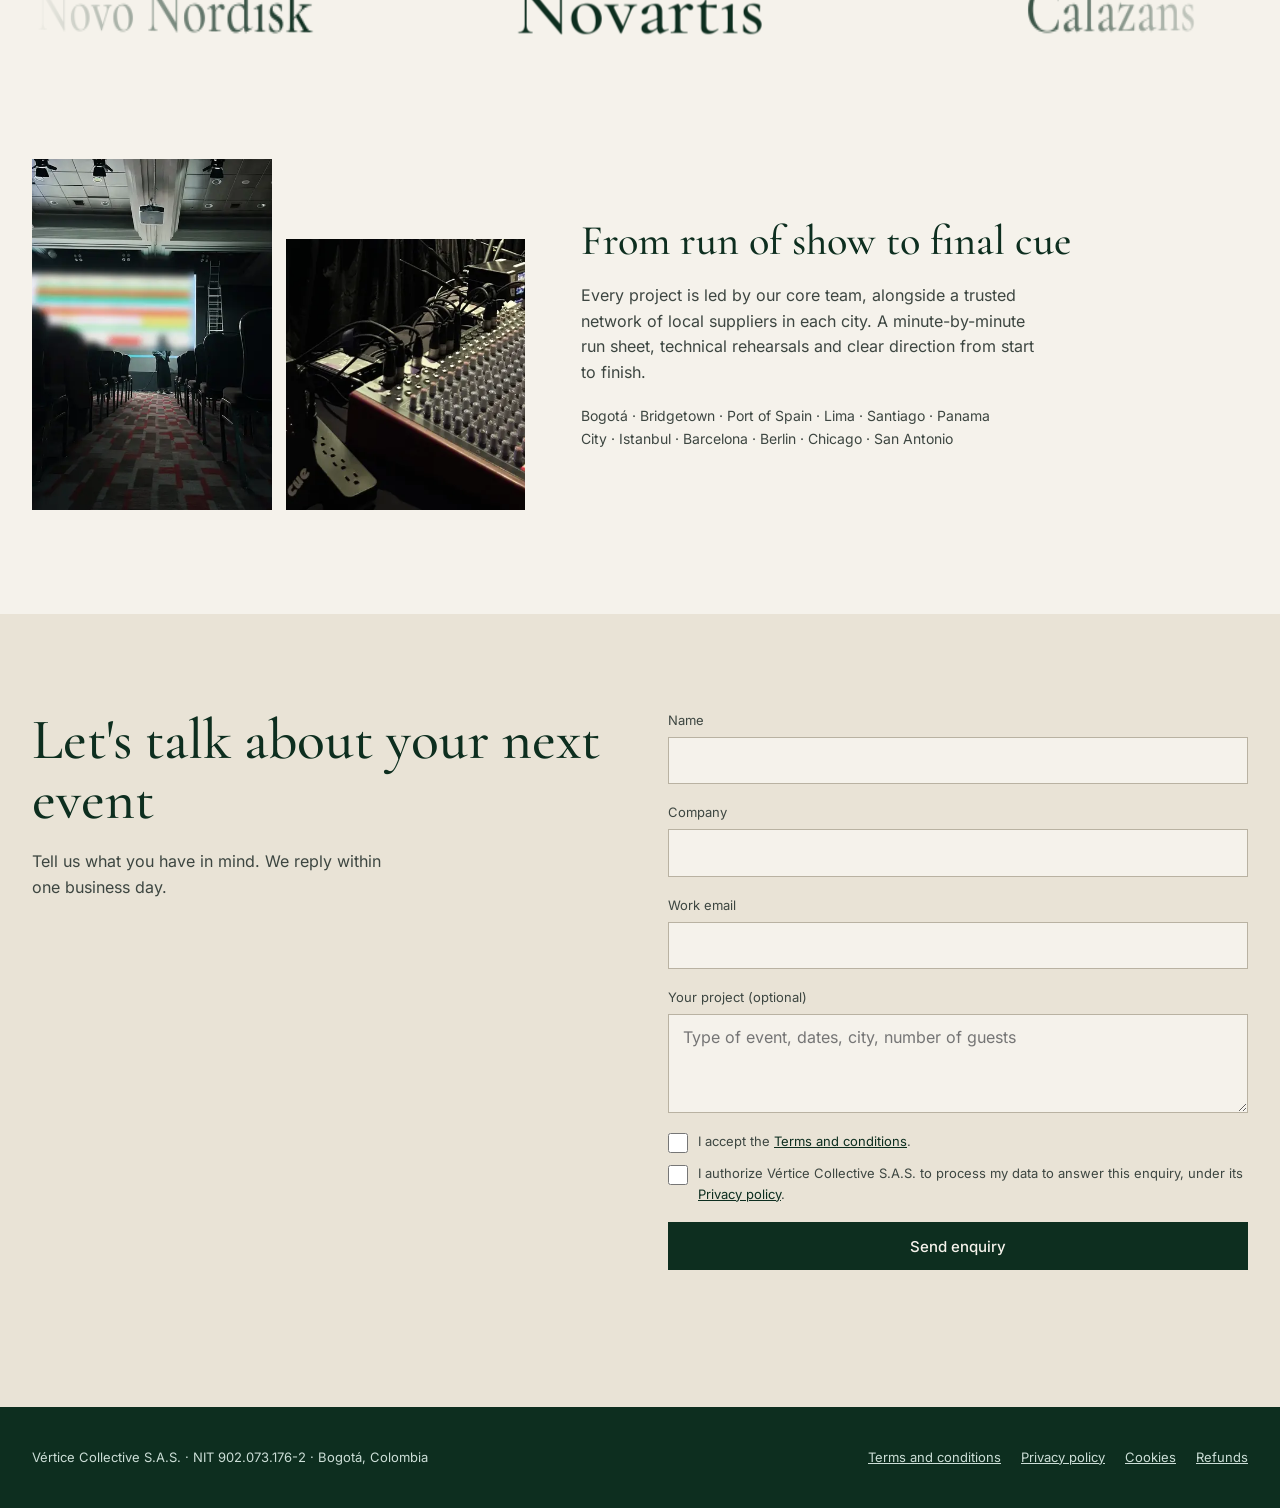
==== commit d84802f8: "Cumplimiento legal: términos, privacidad, cookies y reembolsos ES/EN; casillas separadas y registro " ====
--- a/en/index.html
+++ b/en/index.html
@@ -25,7 +25,7 @@
 <meta name="twitter:card" content="summary_large_image">
 <link rel="preload" href="/assets/fonts/cormorant-garamond-latin-500-normal.woff2" as="font" type="font/woff2" crossorigin>
 <link rel="preload" href="/assets/fonts/inter-latin-400-normal.woff2" as="font" type="font/woff2" crossorigin>
-<link rel="stylesheet" href="/assets/css/site.css?v=5">
+<link rel="stylesheet" href="/assets/css/site.css?v=6">
 <script type="application/ld+json">
 {
   "@context": "https://schema.org",
@@ -253,7 +253,8 @@
         <label class="campo">Company<input type="text" name="company" autocomplete="organization"></label>
         <label class="campo">Work email<input type="email" name="email" autocomplete="email" required></label>
         <label class="campo">Your project (optional)<textarea name="message" rows="3" placeholder="Type of event, dates, city, number of guests"></textarea></label>
-        <label class="autorizacion"><input type="checkbox" name="autorizacion" value="Yes" required><span>I authorize Vértice Collective S.A.S. to process my data to answer this enquiry, under its <a href="/politica-de-datos" hreflang="es">Personal Data Policy</a> (in Spanish).</span></label>
+        <label class="autorizacion"><input type="checkbox" name="acepta_terminos" value="Yes" required><span>I accept the <a href="/en/terms" target="_blank" rel="noopener">Terms and conditions</a>.</span></label>
+        <label class="autorizacion"><input type="checkbox" name="autorizacion" value="Yes" required><span>I authorize Vértice Collective S.A.S. to process my data to answer this enquiry, under its <a href="/en/privacy" target="_blank" rel="noopener">Privacy policy</a>.</span></label>
         <div class="trampa" aria-hidden="true"><label>Leave empty<input type="checkbox" name="botcheck" tabindex="-1" autocomplete="off"></label></div>
         <button class="boton" type="submit">Send enquiry</button>
         <p class="estado" role="status" aria-live="polite"></p>
@@ -271,11 +272,11 @@
 <footer class="pie">
   <div class="contenedor">
     <span>Vértice Collective S.A.S. · NIT 902.073.176-2 · Bogotá, Colombia</span>
-    <nav aria-label="Legal"><a href="/politica-de-datos" hreflang="es">Data policy (ES)</a><a href="/terminos" hreflang="es">Terms of use (ES)</a></nav>
+    <nav aria-label="Legal"><a href="/en/terms">Terms and conditions</a><a href="/en/privacy">Privacy policy</a><a href="/en/cookies">Cookies</a><a href="/en/refunds">Refunds</a></nav>
   </div>
 </footer>
 
-<script src="/assets/js/formulario.js?v=3" defer></script>
+<script src="/assets/js/formulario.js?v=4" defer></script>
 <script src="/assets/js/galeria.js?v=5" defer></script>
 </body>
 </html>
--- a/assets/css/site.css
+++ b/assets/css/site.css
@@ -105,6 +105,7 @@
 .campo textarea{resize:vertical;min-height:96px}
 .campo input:focus,.campo textarea:focus{border-color:var(--esmeralda);outline:none;box-shadow:0 0 0 3px rgba(27,107,69,.18)}
 .autorizacion{display:flex;gap:10px;align-items:flex-start;font-size:13px;color:var(--texto-2)}
+.autorizacion+.autorizacion{margin-top:-8px}
 .autorizacion input{width:20px;height:20px;margin:2px 0 0;flex:none;accent-color:var(--selva)}
 .trampa{position:absolute;left:-9999px;width:1px;height:1px;overflow:hidden}
 .estado{font-size:14px;min-height:1.6em}
@@ -126,6 +127,9 @@
 .legal p,.legal li{color:var(--texto-2)}
 .legal p+p{margin-top:12px}
 .legal ul{padding-left:20px}
+.legal .vigencia{font-size:14px;color:var(--texto-3)}
+.legal .nota-legal{background:var(--arena);padding:16px 20px;font-size:14px;margin:24px 0 0}
+.legal strong{color:var(--texto);font-weight:600}
 .legal .aviso{background:var(--arena);padding:16px 20px;font-size:14px;margin:24px 0}
 
 @media (max-width:640px){
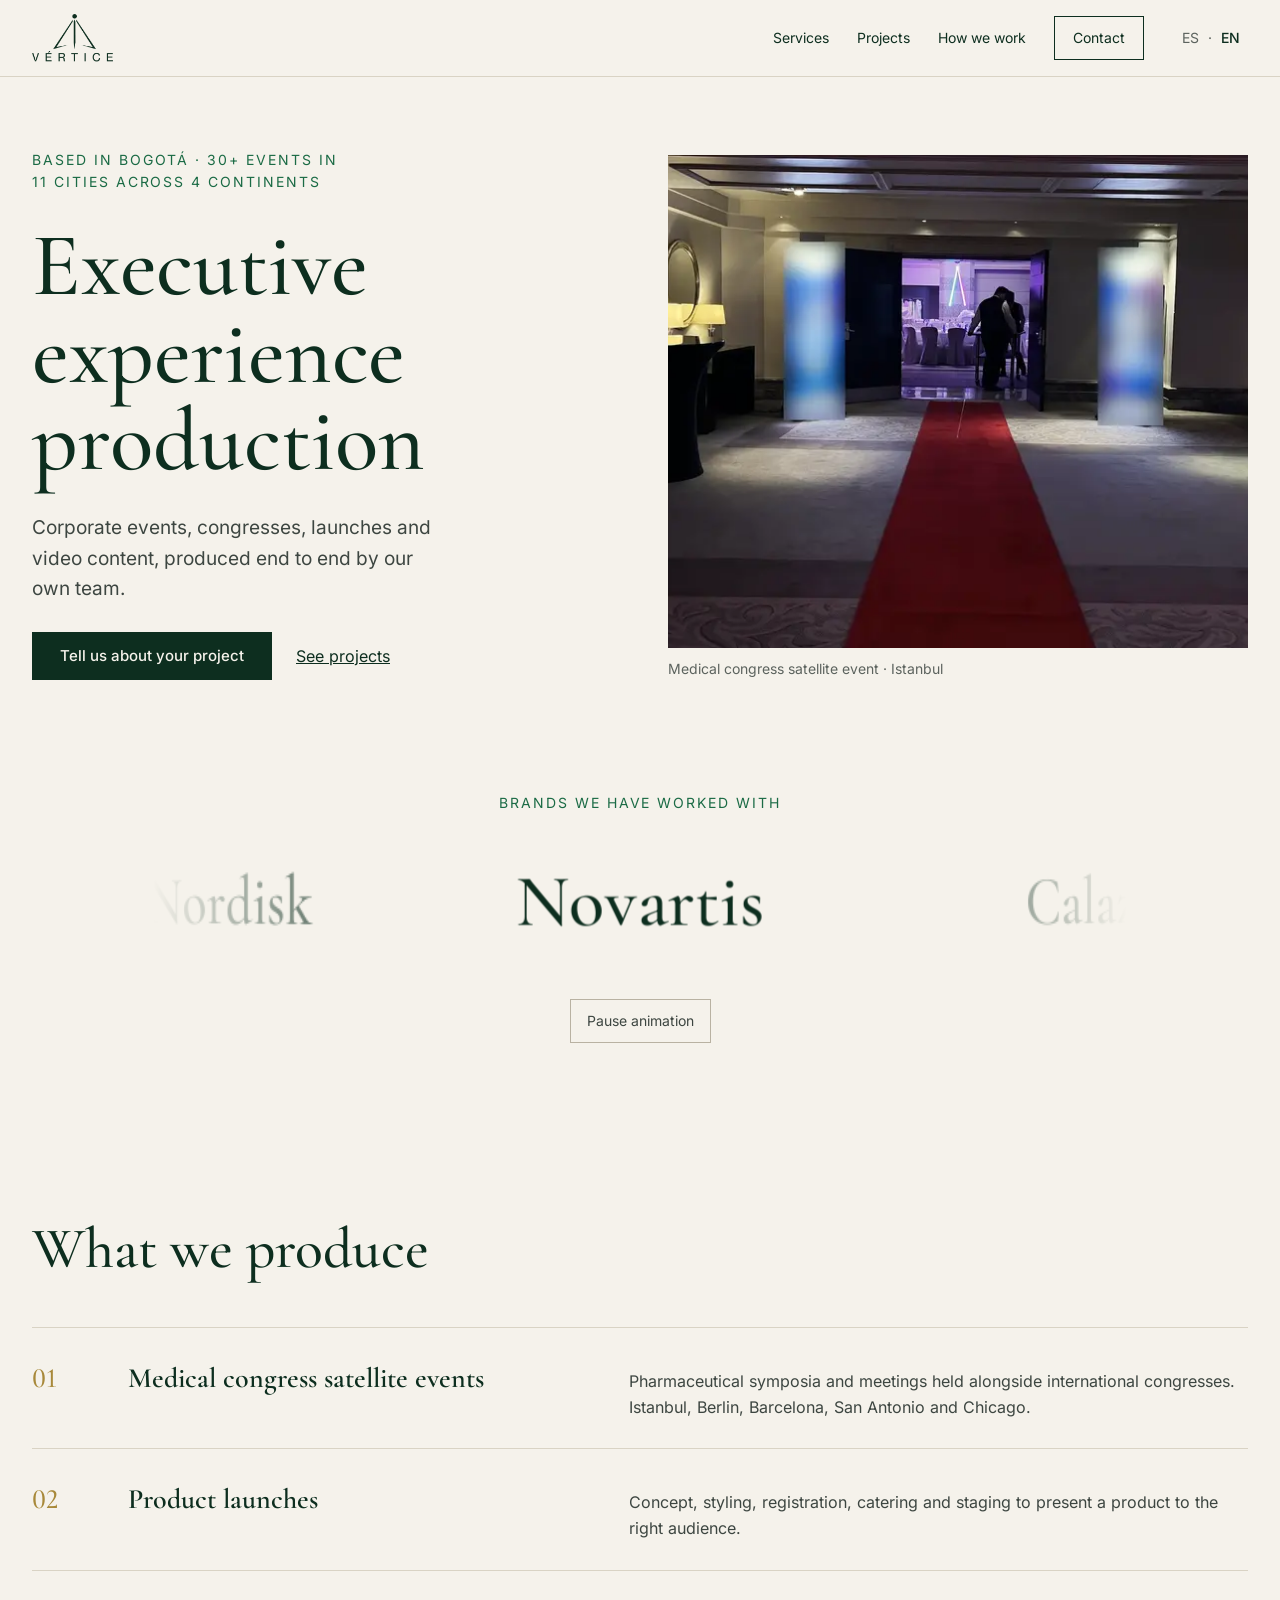
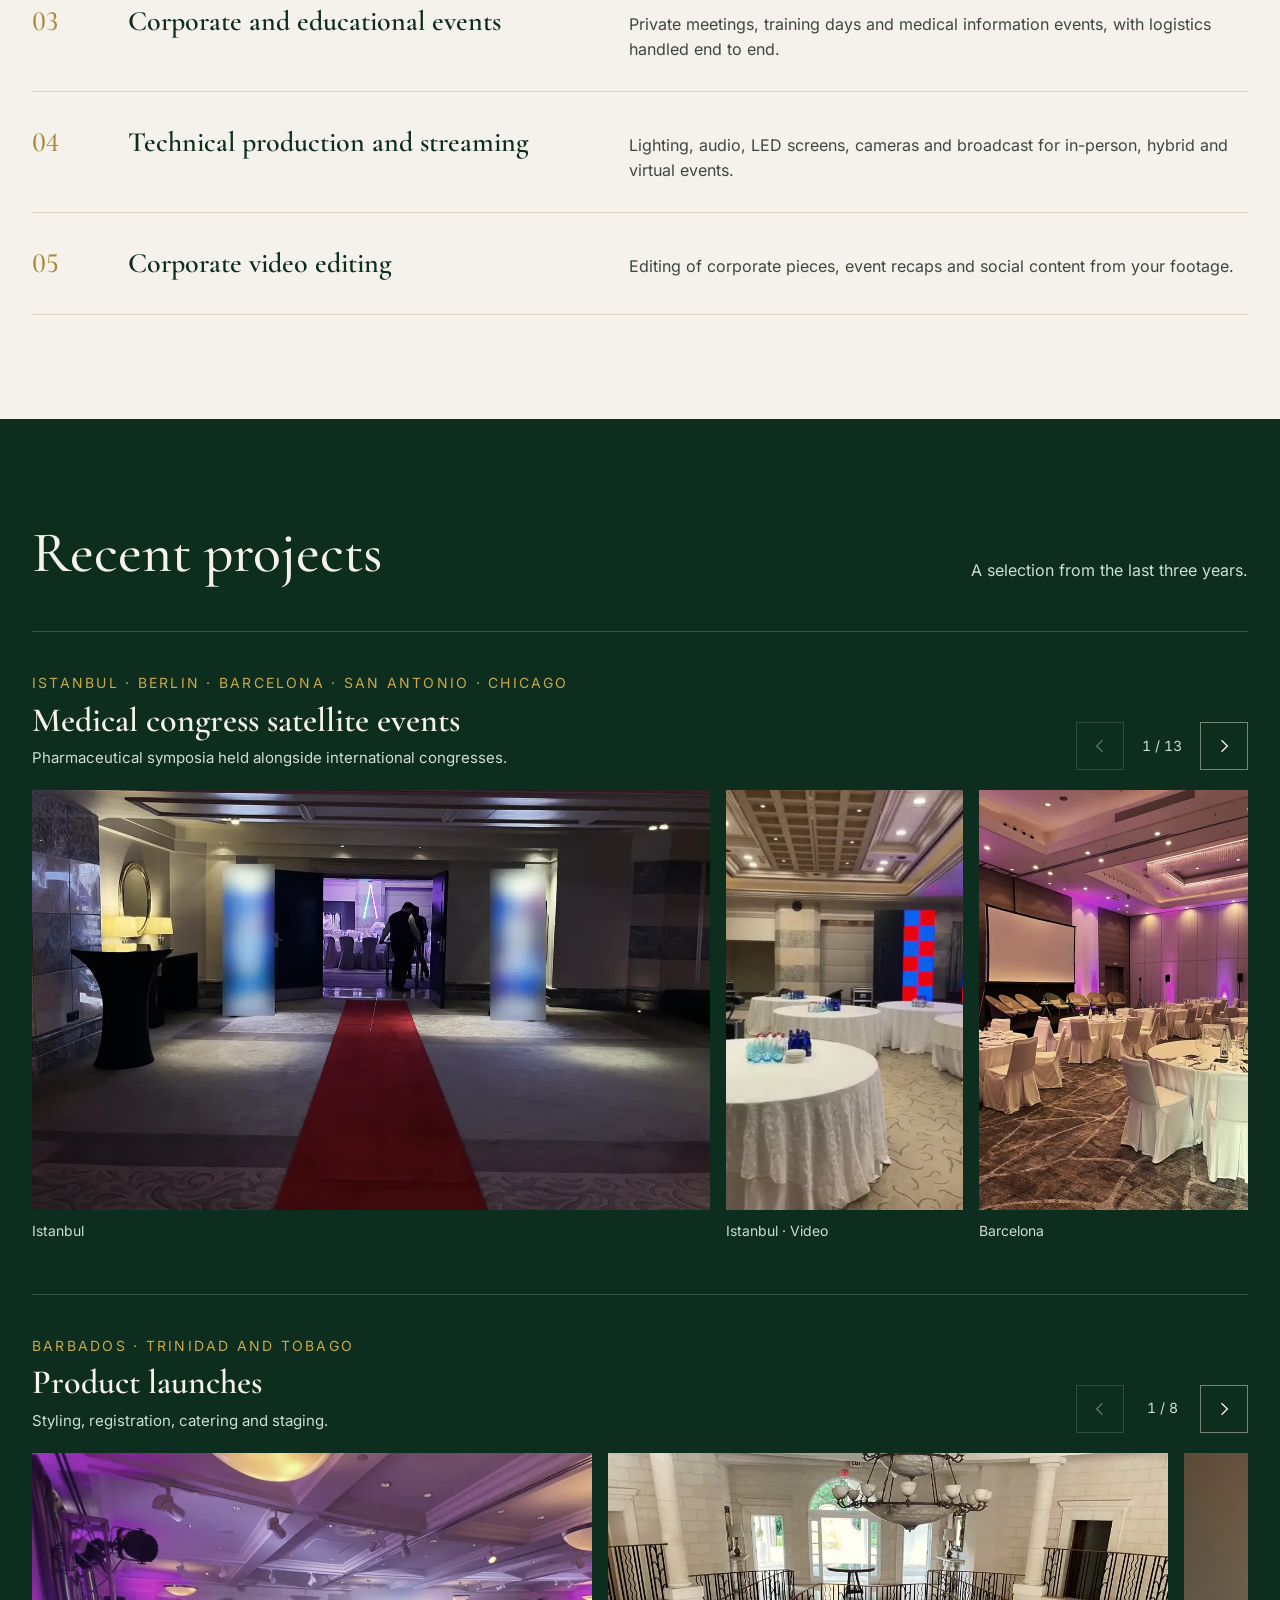
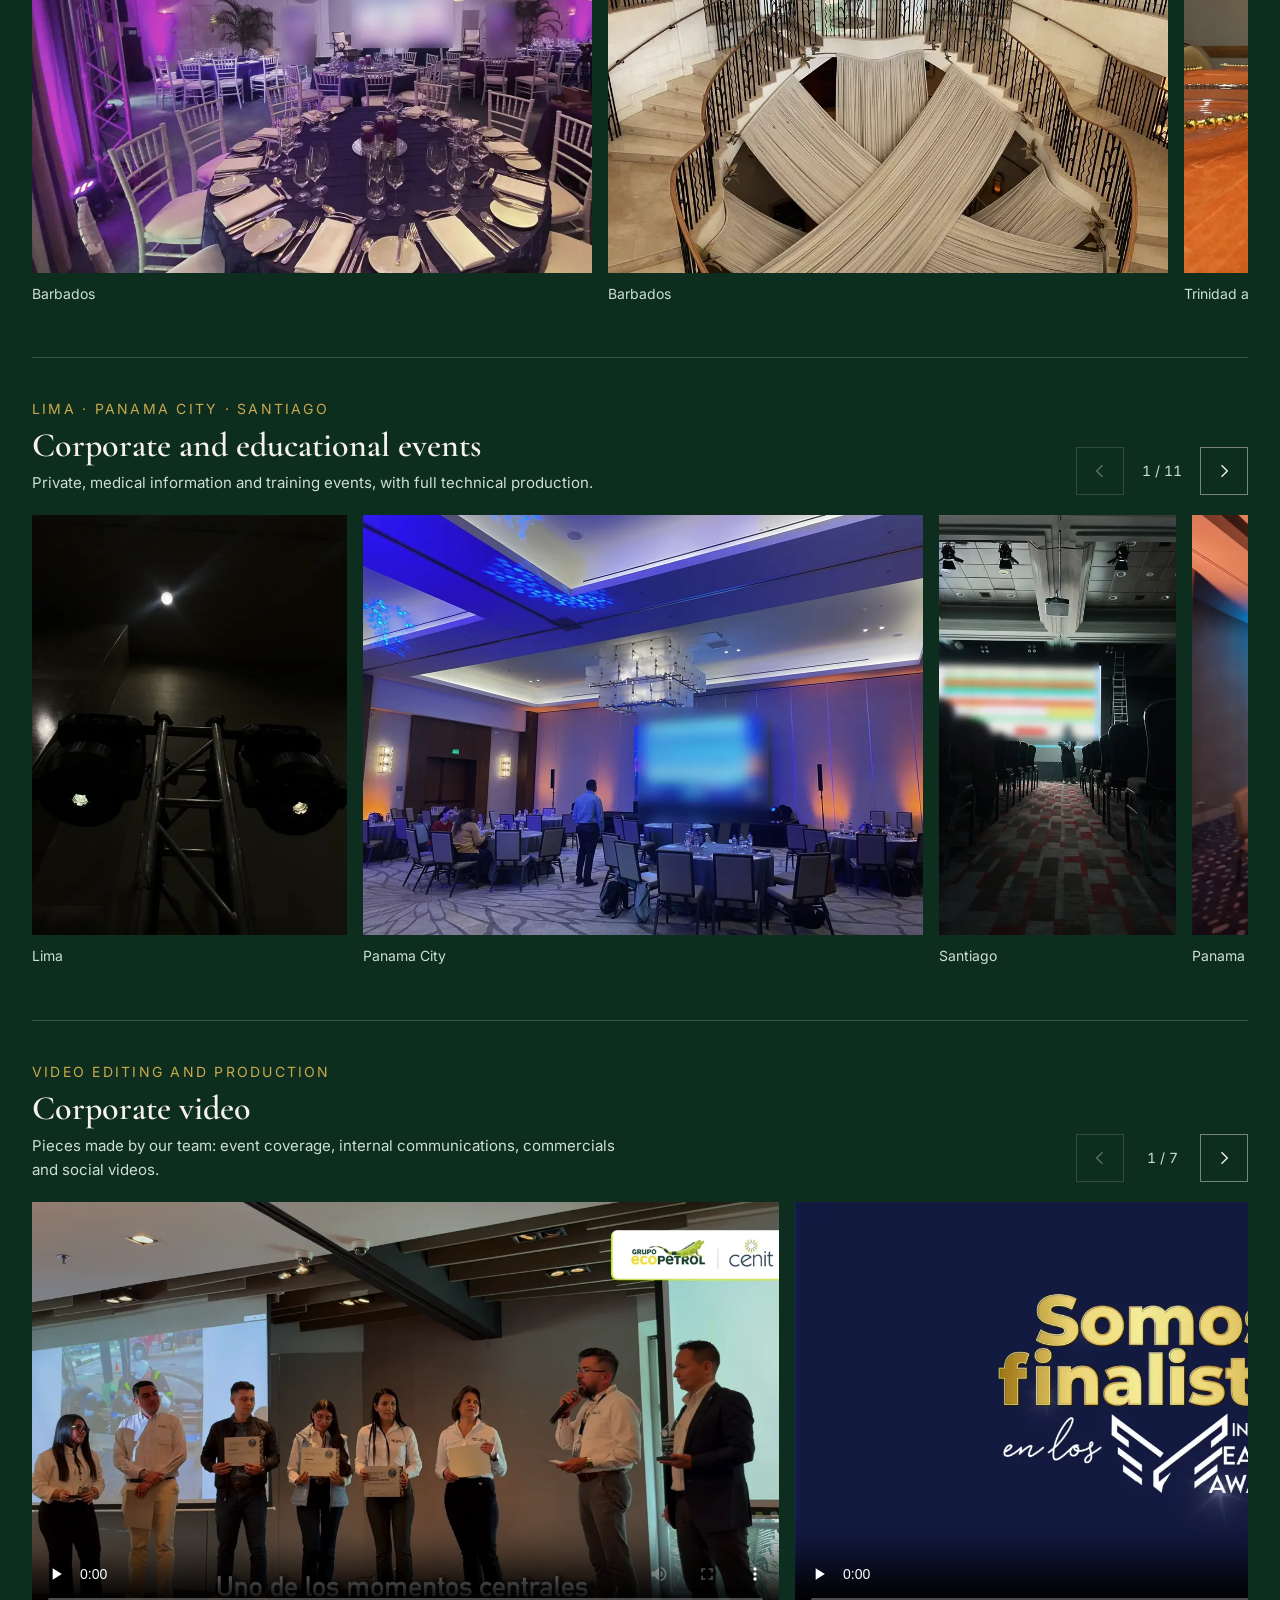
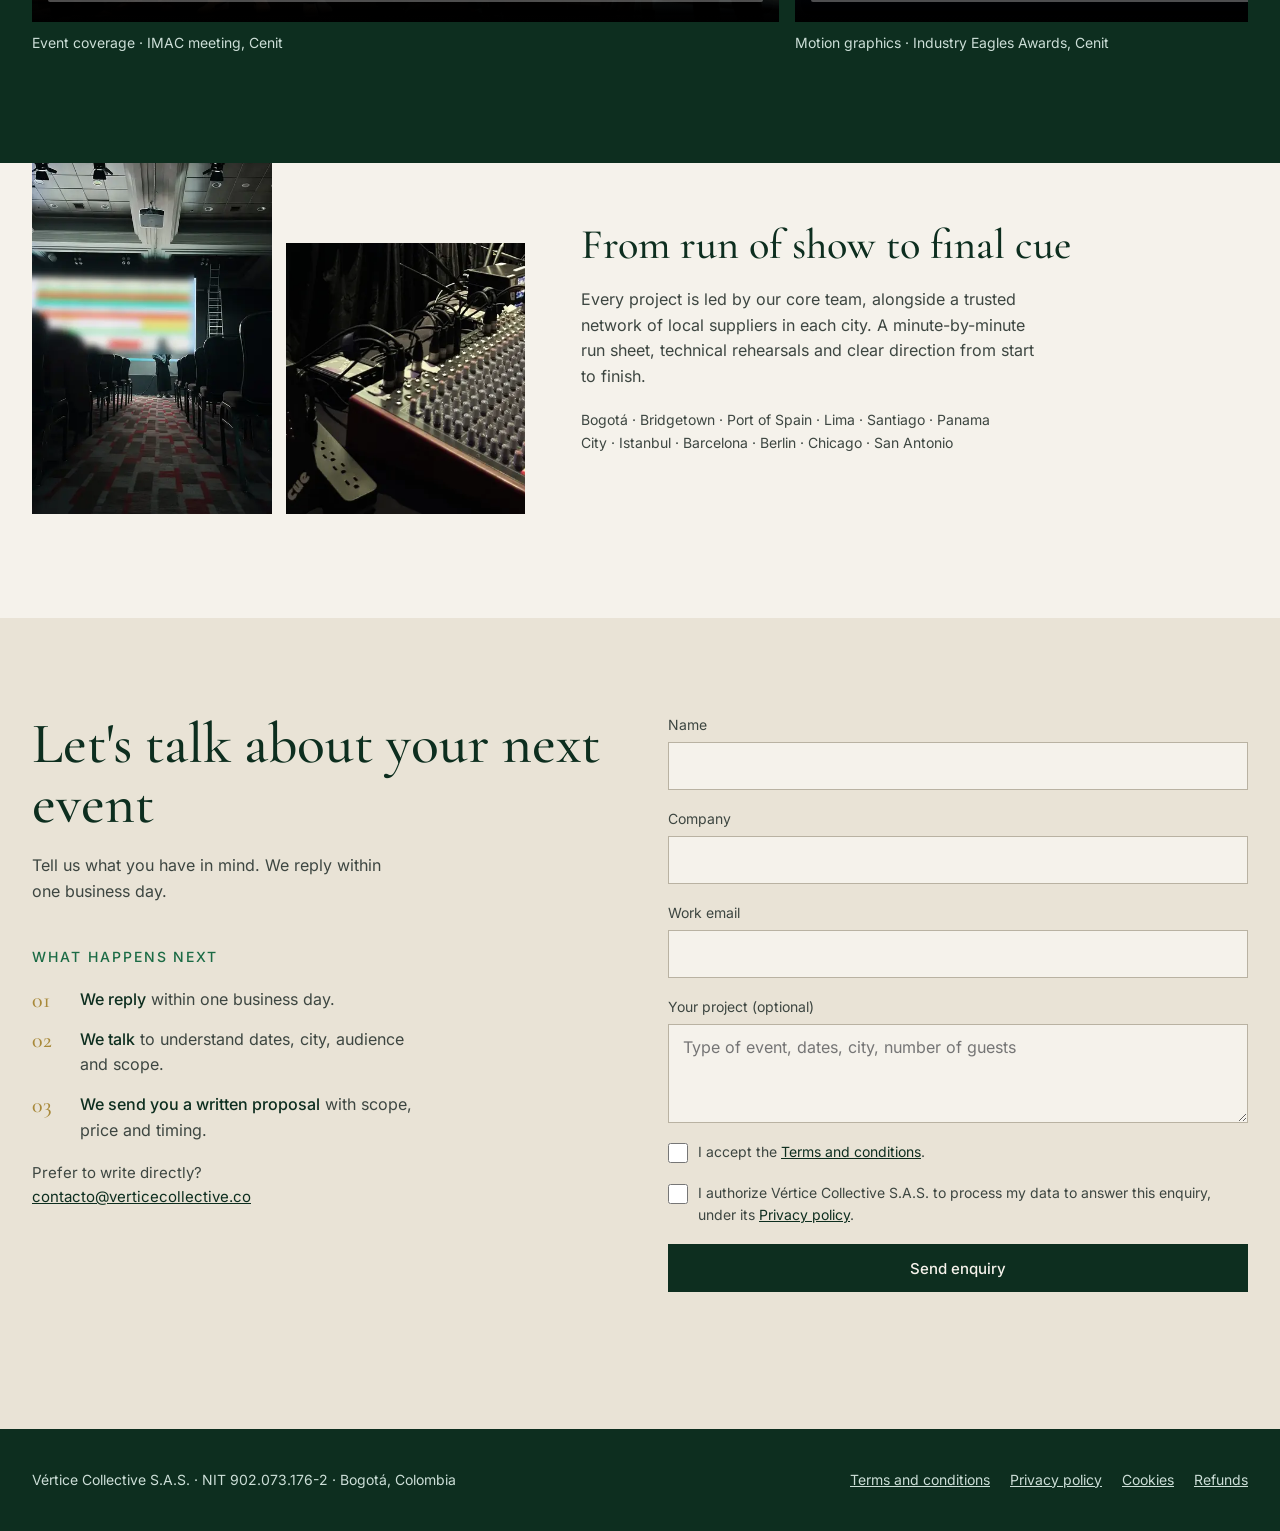
==== commit 5e71c82d: "UI/UX: encabezado compacto y fijo, menú en celular, marcas bajo la portada con pausa, textos mínimo " ====
--- a/en/index.html
+++ b/en/index.html
@@ -25,7 +25,7 @@
 <meta name="twitter:card" content="summary_large_image">
 <link rel="preload" href="/assets/fonts/cormorant-garamond-latin-500-normal.woff2" as="font" type="font/woff2" crossorigin>
 <link rel="preload" href="/assets/fonts/inter-latin-400-normal.woff2" as="font" type="font/woff2" crossorigin>
-<link rel="stylesheet" href="/assets/css/site.css?v=6">
+<link rel="stylesheet" href="/assets/css/site.css?v=7">
 <script type="application/ld+json">
 {
   "@context": "https://schema.org",
@@ -56,12 +56,13 @@
 
 <header class="encabezado">
   <div class="contenedor">
-    <a class="marca" href="/en/"><img src="/assets/img/logo-vertice-selva.png" alt="Vértice Collective" width="600" height="391"></a>
-    <nav class="nav" aria-label="Main">
+    <a class="marca" href="/en/"><img src="/assets/img/logo-vertice-selva-sinlema.png" alt="Vértice Collective" width="600" height="356"></a>
+    <button type="button" class="menu-boton" aria-expanded="false" aria-controls="menu-principal">Menu</button>
+    <nav id="menu-principal" class="nav" aria-label="Main">
       <a href="#servicios">Services</a>
       <a href="#proyectos">Projects</a>
       <a href="#metodo">How we work</a>
-      <a href="#contacto">Contact</a>
+      <a class="nav-cta" href="#contacto">Contact</a>
       <span class="idioma"><a href="/" lang="es" hreflang="es">ES</a> · <a href="/en/" aria-current="page" lang="en">EN</a></span>
     </nav>
   </div>
@@ -83,6 +84,28 @@
     <img src="/assets/img/istanbul-alfombra-1600.webp" srcset="/assets/img/istanbul-alfombra-800.webp 800w, /assets/img/istanbul-alfombra-1600.webp 1600w" sizes="(max-width: 980px) 100vw, 620px" width="1600" height="992" alt="Event room entrance with a red carpet and light totems in Istanbul" fetchpriority="high">
     <figcaption>Medical congress satellite event · Istanbul</figcaption>
   </figure>
+</section>
+
+<section class="contenedor marcas" aria-labelledby="titulo-marcas">
+  <h2 id="titulo-marcas" class="etiqueta">Brands we have worked with</h2>
+  <div class="esfera-marco">
+    <ul class="esfera" aria-labelledby="titulo-marcas" style="--n:13">
+      <li style="--i:0">Novartis</li>
+      <li style="--i:1">Novo Nordisk</li>
+      <li style="--i:2">Roche</li>
+      <li style="--i:3">MSD</li>
+      <li style="--i:4">Sandoz</li>
+      <li style="--i:5">SENA</li>
+      <li style="--i:6">Cenipalma</li>
+      <li style="--i:7">P&amp;M</li>
+      <li style="--i:8">IAB</li>
+      <li style="--i:9">Santillana</li>
+      <li style="--i:10">Richmond</li>
+      <li style="--i:11">Loqueleo</li>
+      <li style="--i:12">Calazans</li>
+    </ul>
+  </div>
+  <button type="button" class="pausa-marcas" aria-pressed="false" data-pausar="Pause animation" data-reanudar="Resume animation">Pause animation</button>
 </section>
 
 <section id="servicios" class="contenedor seccion servicios" aria-labelledby="titulo-servicios">
@@ -208,26 +231,6 @@
   </div>
 </section>
 
-<section class="contenedor marcas" aria-labelledby="titulo-marcas">
-  <h2 id="titulo-marcas" class="etiqueta">Brands we have worked with</h2>
-  <div class="esfera-marco">
-    <ul class="esfera" style="--n:13">
-      <li style="--i:0">Novartis</li>
-      <li style="--i:1">Novo Nordisk</li>
-      <li style="--i:2">Roche</li>
-      <li style="--i:3">MSD</li>
-      <li style="--i:4">Sandoz</li>
-      <li style="--i:5">SENA</li>
-      <li style="--i:6">Cenipalma</li>
-      <li style="--i:7">P&amp;M</li>
-      <li style="--i:8">IAB</li>
-      <li style="--i:9">Santillana</li>
-      <li style="--i:10">Richmond</li>
-      <li style="--i:11">Loqueleo</li>
-      <li style="--i:12">Calazans</li>
-    </ul>
-  </div>
-</section>
 
 <section id="metodo" class="contenedor metodo" aria-labelledby="titulo-metodo">
   <div class="fotos">
@@ -246,15 +249,26 @@
     <div class="intro">
       <h2 id="titulo-contacto" style="font-size: clamp(36px, 4.5vw, 60px); line-height: 1.05;">Let's talk about your next event</h2>
       <p>Tell us what you have in mind. We reply within one business day.</p>
+      <h3 class="pasos-titulo">What happens next</h3>
+      <ol class="pasos">
+        <li><span><strong>We reply</strong> within one business day.</span></li>
+        <li><span><strong>We talk</strong> to understand dates, city, audience and scope.</span></li>
+        <li><span><strong>We send you a written proposal</strong> with scope, price and timing.</span></li>
+      </ol>
+      <p class="directo">Prefer to write directly? <a href="mailto:contacto@verticecollective.co">contacto@verticecollective.co</a></p>
     </div>
     <div>
       <form id="formulario-contacto" novalidate>
-        <label class="campo">Name<input type="text" name="name" autocomplete="name" required></label>
+        <label class="campo">Name<input type="text" name="name" autocomplete="name" aria-describedby="error-name" required></label>
+        <span class="error-campo" id="error-name" hidden></span>
         <label class="campo">Company<input type="text" name="company" autocomplete="organization"></label>
-        <label class="campo">Work email<input type="email" name="email" autocomplete="email" required></label>
+        <label class="campo">Work email<input type="email" name="email" autocomplete="email" aria-describedby="error-email" required></label>
+        <span class="error-campo" id="error-email" hidden></span>
         <label class="campo">Your project (optional)<textarea name="message" rows="3" placeholder="Type of event, dates, city, number of guests"></textarea></label>
-        <label class="autorizacion"><input type="checkbox" name="acepta_terminos" value="Yes" required><span>I accept the <a href="/en/terms" target="_blank" rel="noopener">Terms and conditions</a>.</span></label>
-        <label class="autorizacion"><input type="checkbox" name="autorizacion" value="Yes" required><span>I authorize Vértice Collective S.A.S. to process my data to answer this enquiry, under its <a href="/en/privacy" target="_blank" rel="noopener">Privacy policy</a>.</span></label>
+        <label class="autorizacion"><input type="checkbox" name="acepta_terminos" value="Yes" required aria-describedby="error-acepta_terminos"><span>I accept the <a href="/en/terms" target="_blank" rel="noopener">Terms and conditions</a>.</span></label>
+        <span class="error-campo" id="error-acepta_terminos" hidden></span>
+        <label class="autorizacion"><input type="checkbox" name="autorizacion" value="Yes" required aria-describedby="error-autorizacion"><span>I authorize Vértice Collective S.A.S. to process my data to answer this enquiry, under its <a href="/en/privacy" target="_blank" rel="noopener">Privacy policy</a>.</span></label>
+        <span class="error-campo" id="error-autorizacion" hidden></span>
         <div class="trampa" aria-hidden="true"><label>Leave empty<input type="checkbox" name="botcheck" tabindex="-1" autocomplete="off"></label></div>
         <button class="boton" type="submit">Send enquiry</button>
         <p class="estado" role="status" aria-live="polite"></p>
@@ -276,7 +290,8 @@
   </div>
 </footer>
 
-<script src="/assets/js/formulario.js?v=4" defer></script>
-<script src="/assets/js/galeria.js?v=5" defer></script>
+<script src="/assets/js/formulario.js?v=5" defer></script>
+<script src="/assets/js/galeria.js?v=6" defer></script>
+<script src="/assets/js/menu.js?v=1" defer></script>
 </body>
 </html>
--- a/assets/css/site.css
+++ b/assets/css/site.css
@@ -13,7 +13,7 @@
 }
 *,*::before,*::after{box-sizing:border-box}
 [hidden]{display:none!important}
-html{scroll-behavior:smooth;-webkit-text-size-adjust:100%}
+html{scroll-behavior:smooth;scroll-padding-top:96px;-webkit-text-size-adjust:100%}
 body{margin:0;background:var(--marfil);color:var(--texto);font-family:var(--sans);font-size:16px;line-height:1.6;text-rendering:optimizeLegibility}
 img{max-width:100%;height:auto;display:block}
 a{color:var(--selva)}a:hover{color:var(--esmeralda)}
@@ -23,17 +23,34 @@
 .contenedor{max-width:var(--ancho);margin:0 auto;padding-left:32px;padding-right:32px}
 .saltar{position:absolute;left:-9999px;top:0;background:var(--selva);color:var(--marfil);padding:10px 16px;z-index:10}
 .saltar:focus{left:16px;top:16px}
-.etiqueta{font-size:13px;letter-spacing:.18em;text-transform:uppercase;color:var(--esmeralda)}
+.etiqueta{font-size:14px;letter-spacing:.14em;text-wrap:balance;text-transform:uppercase;color:var(--esmeralda)}
 
 /* Encabezado */
-.encabezado{border-bottom:1px solid var(--linea)}
-.encabezado .contenedor{display:flex;flex-wrap:wrap;align-items:center;justify-content:space-between;gap:16px 24px;padding-top:20px;padding-bottom:20px}
-.marca img{height:56px;width:auto}
+.encabezado{border-bottom:1px solid var(--linea);position:sticky;top:0;z-index:50;background:var(--marfil)}
+.encabezado .contenedor{display:flex;flex-wrap:wrap;align-items:center;justify-content:space-between;gap:16px 24px;padding-top:14px;padding-bottom:14px}
+.marca img{height:48px;width:auto}
 .nav{display:flex;flex-wrap:wrap;align-items:center;gap:8px 28px;font-size:14px}
 .nav a{text-decoration:none;padding:10px 0}
-.idioma{font-size:13px;color:var(--texto-3)}
-.idioma a{color:var(--texto-3)}
+.idioma{font-size:14px;color:var(--texto-3);display:inline-flex;align-items:center}
+.idioma a{color:var(--texto-3);display:inline-flex;align-items:center;justify-content:center;min-width:36px;min-height:44px;padding:0 4px}
 .idioma [aria-current]{color:var(--selva);font-weight:500;text-decoration:none}
+
+.nav-cta{border:1px solid var(--selva);padding:10px 18px!important;min-height:44px;display:inline-flex;align-items:center}
+.nav-cta:hover{background:var(--selva);color:var(--marfil)}
+.menu-boton{display:none;font:inherit;font-size:15px;font-weight:500;color:var(--selva);background:transparent;border:1px solid var(--selva);min-height:44px;padding:0 16px;cursor:pointer}
+@media (max-width:860px){
+  html{scroll-padding-top:76px}
+  .encabezado .contenedor{flex-wrap:nowrap;padding-top:10px;padding-bottom:10px}
+  .marca img{height:40px}
+  .menu-listo .menu-boton{display:inline-flex;align-items:center;margin-left:auto}
+  .menu-listo .nav{display:none;position:absolute;left:0;right:0;top:100%;background:var(--marfil);border-bottom:1px solid var(--linea);flex-direction:column;align-items:stretch;gap:0;padding:8px 20px 20px;font-size:17px}
+  .menu-listo.abierto .nav{display:flex}
+  .menu-listo .nav a{padding:12px 0;min-height:48px;display:flex;align-items:center;border-bottom:1px solid var(--linea)}
+  .menu-listo .nav .nav-cta{margin-top:16px;justify-content:center;border-bottom:1px solid var(--selva)}
+  .menu-listo .nav .idioma{margin-top:8px}
+  .menu-listo .nav .idioma a{border-bottom:0;padding:0 8px}
+  .encabezado:not(.menu-listo) .contenedor{flex-wrap:wrap}
+}
 
 /* Portada */
 .portada{display:grid;grid-template-columns:repeat(auto-fit,minmax(min(100%,460px),1fr));gap:56px;align-items:end;padding-top:72px;padding-bottom:88px}
@@ -45,7 +62,7 @@
 .boton:hover{background:var(--esmeralda);color:var(--marfil)}
 .portada figure{margin:0}
 .portada figure img{width:100%;aspect-ratio:4/3.4;object-fit:cover}
-figcaption{margin-top:10px;font-size:13px;color:var(--texto-3)}
+figcaption{margin-top:10px;font-size:14px;color:var(--texto-3)}
 
 /* Cifras */
 .cifras{border-top:1px solid var(--linea);border-bottom:1px solid var(--linea)}
@@ -74,7 +91,7 @@
 .tarjeta{display:flex;flex-direction:column;gap:14px;margin:0}
 .tarjeta img{width:100%;aspect-ratio:4/3;object-fit:cover}
 .tarjeta figcaption{margin:0;display:flex;flex-direction:column;gap:8px;font-size:inherit;color:inherit}
-.marcas h2{font-family:var(--sans);font-size:13px;font-weight:400;color:var(--esmeralda)}
+.marcas h2{font-family:var(--sans);font-size:14px;font-weight:400;color:var(--esmeralda)}
 .tarjeta .lugar{font-size:12px;letter-spacing:.16em;text-transform:uppercase;color:var(--dorado-claro)}
 .tarjeta h3{font-weight:600;font-size:26px}
 .proyectos .nota{font-size:15px;color:var(--gris-claro)}
@@ -100,22 +117,30 @@
 .contacto .intro{display:flex;flex-direction:column;gap:18px}
 .contacto .intro p{color:var(--texto-2);max-width:38ch}
 form{display:flex;flex-direction:column;gap:18px}
-.campo{display:flex;flex-direction:column;gap:6px;font-size:13px;color:var(--texto-2)}
+.campo{display:flex;flex-direction:column;gap:6px;font-size:14px;color:var(--texto-2)}
 .campo input,.campo textarea{font:inherit;font-size:16px;color:var(--texto);min-height:46px;padding:10px 14px;border:1px solid var(--borde);background:var(--marfil);border-radius:0}
 .campo textarea{resize:vertical;min-height:96px}
 .campo input:focus,.campo textarea:focus{border-color:var(--esmeralda);outline:none;box-shadow:0 0 0 3px rgba(27,107,69,.18)}
-.autorizacion{display:flex;gap:10px;align-items:flex-start;font-size:13px;color:var(--texto-2)}
+.autorizacion{display:flex;gap:10px;align-items:flex-start;font-size:14px;color:var(--texto-2)}
 .autorizacion+.autorizacion{margin-top:-8px}
 .autorizacion input{width:20px;height:20px;margin:2px 0 0;flex:none;accent-color:var(--selva)}
 .trampa{position:absolute;left:-9999px;width:1px;height:1px;overflow:hidden}
 .estado{font-size:14px;min-height:1.6em}
+.error-campo{font-size:14px;color:#9B3A28;margin-top:-10px}
+.campo input[aria-invalid="true"]{border-color:#9B3A28}
+.pasos-titulo{font-family:var(--sans);font-size:14px;font-weight:500;letter-spacing:.14em;text-transform:uppercase;color:var(--esmeralda);margin-top:24px}
+.pasos{list-style:none;counter-reset:paso;margin:0;padding:0;display:flex;flex-direction:column;gap:14px;max-width:40ch}
+.pasos li{counter-increment:paso;display:grid;grid-template-columns:36px 1fr;gap:12px;color:var(--texto-2)}
+.pasos li::before{content:counter(paso,decimal-leading-zero);font-family:var(--serif);font-size:22px;line-height:1.2;color:var(--dorado)}
+.pasos strong{color:var(--selva);font-weight:500}
+.contacto .directo{font-size:15px}
 .estado.error{color:#9B3A28}
 .estado.ok{color:var(--esmeralda)}
 .gracias{display:flex;flex-direction:column;gap:12px;padding:32px;background:var(--marfil);border:1px solid var(--linea)}
 .gracias h3{font-size:32px}
 
 /* Pie */
-.pie{background:var(--selva);color:var(--gris-claro);font-size:13px}
+.pie{background:var(--selva);color:var(--gris-claro);font-size:14px}
 .pie .contenedor{display:flex;flex-wrap:wrap;justify-content:space-between;gap:16px;padding-top:40px;padding-bottom:40px}
 .pie a{color:var(--gris-claro)}
 .pie nav{display:flex;flex-wrap:wrap;gap:20px}
@@ -149,35 +174,39 @@
 .carrusel{display:flex;flex-direction:column;gap:20px;padding-top:40px;border-top:1px solid rgba(204,222,215,.22)}
 .carrusel-cabeza{display:flex;flex-wrap:wrap;justify-content:space-between;align-items:end;gap:16px 32px}
 .carrusel-texto{display:flex;flex-direction:column;gap:6px;max-width:60ch}
-.carrusel .lugar{font-size:12px;letter-spacing:.16em;text-transform:uppercase;color:var(--dorado-claro)}
+.carrusel .lugar{font-size:14px;letter-spacing:.16em;text-transform:uppercase;color:var(--dorado-claro)}
 .carrusel h3{font-weight:600;font-size:clamp(26px,3vw,34px);color:var(--marfil);line-height:1.15}
 .carrusel .desc{color:var(--gris-claro);font-size:15px}
 .controles{display:flex;align-items:center;gap:12px;color:var(--marfil)}
 .ctrl{width:48px;height:48px;display:inline-flex;align-items:center;justify-content:center;border:1px solid rgba(245,242,235,.45);background:transparent;color:var(--marfil);cursor:pointer}
 .ctrl:hover{background:var(--marfil);color:var(--selva)}
 .ctrl:disabled{opacity:.35;cursor:default;background:transparent;color:var(--marfil)}
-.contador{font-size:13px;min-width:52px;text-align:center;color:var(--gris-claro);font-variant-numeric:tabular-nums}
+.contador{font-size:14px;min-width:52px;text-align:center;color:var(--gris-claro);font-variant-numeric:tabular-nums}
 .pista{list-style:none;margin:0;padding:0 0 4px;display:flex;gap:16px;overflow-x:auto;scroll-snap-type:x mandatory;scroll-behavior:smooth;scrollbar-width:none;overscroll-behavior-x:contain}
 .pista::-webkit-scrollbar{display:none}
 .diapo{flex:none;scroll-snap-align:start}
 .diapo figure{margin:0}
 .diapo .media{height:420px;width:auto;max-width:none;display:block;object-fit:cover;background:#0A2417}
-.diapo figcaption{margin-top:10px;font-size:13px;color:var(--gris-claro)}
+.diapo figcaption{margin-top:10px;font-size:14px;color:var(--gris-claro)}
 @media (max-width:640px){.diapo .media{height:300px;max-width:84vw}.carrusel-cabeza{align-items:start}}
 
 /* Marcas girando en una esfera */
 .marcas{align-items:center;text-align:center}
 .esfera-marco{position:relative;width:100%;height:120px;perspective:1400px;overflow:hidden;
-  -webkit-mask-image:linear-gradient(90deg,transparent 0,#000 22%,#000 78%,transparent 100%);
-  mask-image:linear-gradient(90deg,transparent 0,#000 22%,#000 78%,transparent 100%)}
+  -webkit-mask-image:linear-gradient(90deg,transparent 0,transparent 10%,#000 32%,#000 68%,transparent 90%,transparent 100%);
+  mask-image:linear-gradient(90deg,transparent 0,transparent 10%,#000 32%,#000 68%,transparent 90%,transparent 100%)}
 .esfera{--r:620px;--w:260px;list-style:none;margin:0;padding:0;position:absolute;left:50%;top:50%;width:var(--w);height:60px;margin-left:calc(var(--w) / -2);margin-top:-30px;transform-style:preserve-3d;animation:gira 40s linear infinite}
 .esfera li{position:absolute;inset:0;display:flex;align-items:center;justify-content:center;white-space:nowrap;font-family:var(--serif);font-size:clamp(28px,3.2vw,42px);color:var(--selva);backface-visibility:hidden;-webkit-backface-visibility:hidden;transform:rotateY(calc(var(--i) * -360deg / var(--n))) translateZ(var(--r))}
-.esfera-marco:hover .esfera{animation-play-state:paused}
+.esfera-marco:hover .esfera,.marcas:focus-within .esfera,.marcas.pausado .esfera{animation-play-state:paused}
+.marcas{padding-top:24px;padding-bottom:72px}
+.pausa-marcas{font:inherit;font-size:14px;color:var(--texto-2);background:transparent;border:1px solid var(--borde);min-height:44px;padding:0 16px;cursor:pointer;margin-top:8px}
+.pausa-marcas:hover{border-color:var(--selva);color:var(--selva)}
 @keyframes gira{from{transform:translateZ(calc(var(--r) * -1)) rotateY(0deg)}to{transform:translateZ(calc(var(--r) * -1)) rotateY(360deg)}}
 @media (max-width:640px){.esfera{--r:420px;--w:200px}.esfera-marco{height:90px}}
 @media (prefers-reduced-motion:reduce){
   .esfera-marco{height:auto;perspective:none;overflow:visible;-webkit-mask-image:none;mask-image:none}
   .esfera{position:static;width:auto;height:auto;margin:0;transform:none;animation:none;display:flex;flex-wrap:wrap;justify-content:center;gap:8px 32px}
   .esfera li{position:static;transform:none}
+  .pausa-marcas{display:none}
 }
 @media (max-width:640px){.pista-video .media{height:auto;width:84vw;max-height:420px;object-fit:contain}}
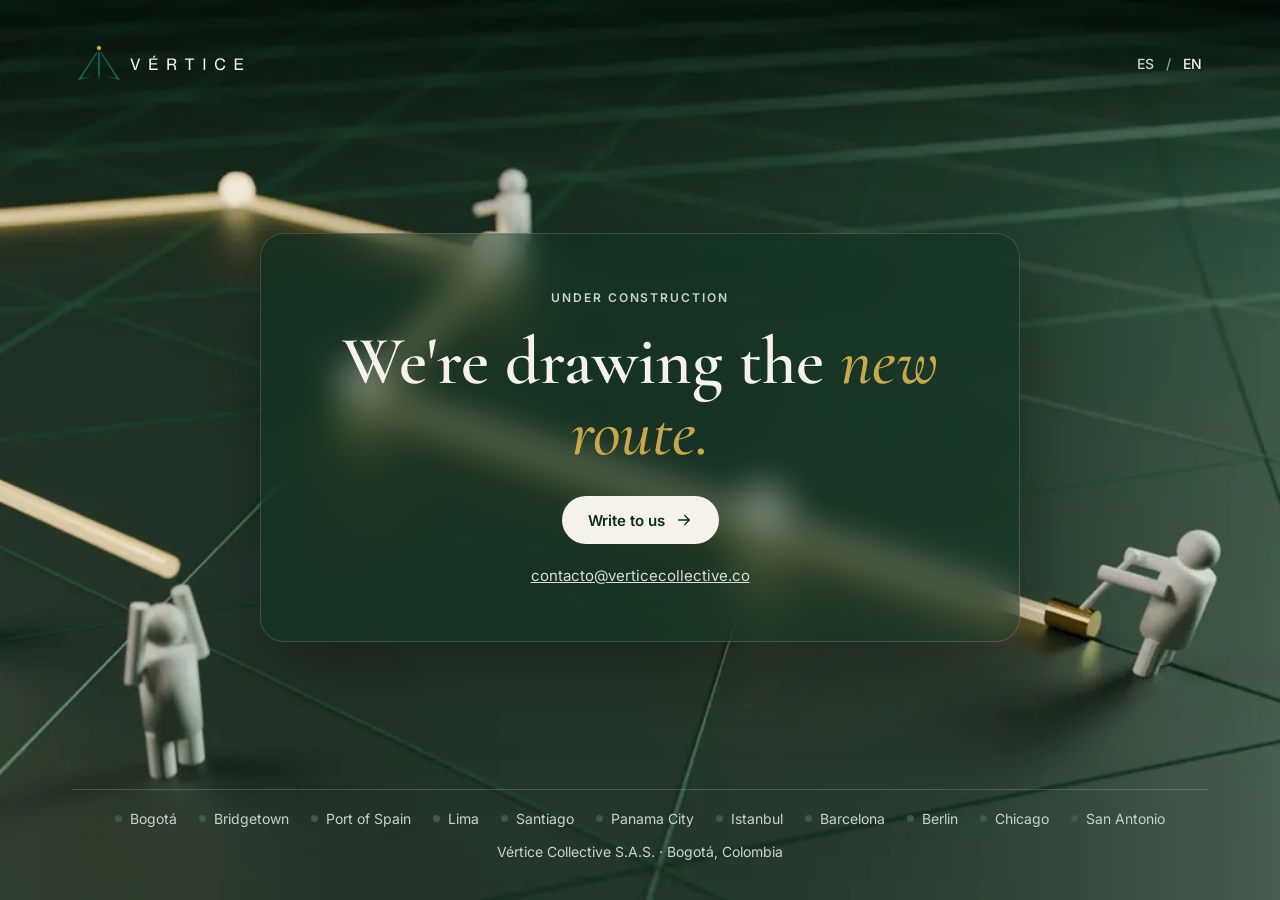
==== commit 9646eb8c: "Página en construcción (diseño 'Opción 3 final' del Agente de diseño) en ES y EN El sitio de eventos" ====
--- a/en/index.html
+++ b/en/index.html
@@ -3,8 +3,8 @@
 <head>
 <meta charset="utf-8">
 <meta name="viewport" content="width=device-width, initial-scale=1">
-<title>Vértice Collective | Executive experience production from Bogotá</title>
-<meta name="description" content="We produce corporate events, medical congress satellite events, product launches and video content. 30+ events across 11 cities on 4 continents. Tell us about your next project.">
+<title>Vértice Collective | Under construction</title>
+<meta name="description" content="Vértice Collective S.A.S., executive experience production and video editing from Bogotá. We are renewing our site. Write to contacto@verticecollective.co.">
 <link rel="canonical" href="https://www.verticecollective.co/en/">
 <link rel="alternate" hreflang="es" href="https://www.verticecollective.co/">
 <link rel="alternate" hreflang="en" href="https://www.verticecollective.co/en/">
@@ -17,281 +17,91 @@
 <meta property="og:locale" content="en_US">
 <meta property="og:locale:alternate" content="es_CO">
 <meta property="og:url" content="https://www.verticecollective.co/en/">
-<meta property="og:title" content="Vértice Collective | Executive experience production">
-<meta property="og:description" content="Corporate events, medical congresses, launches and video content. From Bogotá, across 11 cities on 4 continents.">
-<meta property="og:image" content="https://www.verticecollective.co/assets/img/og-vertice.jpg">
-<meta property="og:image:width" content="1200">
-<meta property="og:image:height" content="630">
+<meta property="og:title" content="Vértice Collective | Under construction">
+<meta property="og:description" content="Vértice Collective S.A.S., executive experience production and video editing from Bogotá. We are renewing our site. Write to contacto@verticecollective.co.">
+<meta property="og:image" content="https://www.verticecollective.co/assets/img/construccion/maqueta-1920.jpg">
+<meta property="og:image:width" content="1920">
+<meta property="og:image:height" content="1080">
 <meta name="twitter:card" content="summary_large_image">
-<link rel="preload" href="/assets/fonts/cormorant-garamond-latin-500-normal.woff2" as="font" type="font/woff2" crossorigin>
+<link rel="preload" href="/assets/fonts/cormorant-garamond-latin-600-normal.woff2" as="font" type="font/woff2" crossorigin>
 <link rel="preload" href="/assets/fonts/inter-latin-400-normal.woff2" as="font" type="font/woff2" crossorigin>
-<link rel="stylesheet" href="/assets/css/site.css?v=7">
 <script type="application/ld+json">
-{
-  "@context": "https://schema.org",
-  "@type": "ProfessionalService",
-  "@id": "https://www.verticecollective.co/#empresa", "inLanguage": "en",
-  "name": "Vértice Collective",
-  "legalName": "Vértice Collective S.A.S.",
-  "taxID": "902.073.176-2",
-  "url": "https://www.verticecollective.co/",
-  "logo": "https://www.verticecollective.co/assets/img/logo-vertice-selva.png",
-  "image": "https://www.verticecollective.co/assets/img/og-vertice.jpg",
-  "description": "Executive experience production company: corporate events, medical congress satellite events, product launches, technical production and streaming, and corporate video editing.",
-  "address": {"@type": "PostalAddress", "addressLocality": "Bogotá", "addressRegion": "Bogotá D.C.", "addressCountry": "CO"},
-  "areaServed": ["Colombia", "Latin America", "Caribbean", "Europe", "United States"],
-  "knowsLanguage": ["es", "en"],
-  "makesOffer": [
-    {"@type": "Offer", "itemOffered": {"@type": "Service", "name": "Medical congress satellite events"}},
-    {"@type": "Offer", "itemOffered": {"@type": "Service", "name": "Product launches"}},
-    {"@type": "Offer", "itemOffered": {"@type": "Service", "name": "Corporate and educational events"}},
-    {"@type": "Offer", "itemOffered": {"@type": "Service", "name": "Technical production and streaming"}},
-    {"@type": "Offer", "itemOffered": {"@type": "Service", "name": "Corporate video editing"}}
-  ]
-}
+{"@context":"https://schema.org","@type":"ProfessionalService","@id":"https://www.verticecollective.co/#empresa","name":"Vértice Collective","legalName":"Vértice Collective S.A.S.","taxID":"902.073.176-2","url":"https://www.verticecollective.co/","email":"contacto@verticecollective.co","areaServed":"Bogotá, Colombia","address":{"@type":"PostalAddress","addressLocality":"Bogotá","addressCountry":"CO"}}
 </script>
+<style>
+@font-face{font-family:"Cormorant Garamond";font-weight:600;font-style:normal;font-display:swap;src:url("/assets/fonts/cormorant-garamond-latin-600-normal.woff2") format("woff2")}
+@font-face{font-family:"Cormorant Garamond";font-weight:500;font-style:italic;font-display:swap;src:url("/assets/fonts/cormorant-garamond-latin-500-italic.woff2") format("woff2")}
+@font-face{font-family:"Inter";font-weight:400;font-display:swap;src:url("/assets/fonts/inter-latin-400-normal.woff2") format("woff2")}
+@font-face{font-family:"Inter";font-weight:500;font-display:swap;src:url("/assets/fonts/inter-latin-500-normal.woff2") format("woff2")}
+@font-face{font-family:"Inter";font-weight:600;font-display:swap;src:url("/assets/fonts/inter-latin-600-normal.woff2") format("woff2")}
+*{box-sizing:border-box}
+html,body{margin:0;background:#0D2E1F;color:#F5F2EB}
+body{font-family:Inter,system-ui,sans-serif}
+a{color:#F5F2EB}a:hover{color:#C9A84C}
+a:focus-visible{outline:2px solid #C9A84C;outline-offset:3px;border-radius:4px}
+.rf{position:relative;min-height:100vh;min-height:100svh;overflow:hidden}
+.rf-bg{position:absolute;inset:0;width:100%;height:100%;object-fit:cover;object-position:center}
+.rf-pad{position:relative;min-height:100vh;min-height:100svh;padding:40px 72px;display:flex;flex-direction:column;justify-content:space-between;align-items:center;gap:40px}
+.rf-head{align-self:stretch;display:flex;justify-content:space-between;align-items:center}
+.rf-logo{height:46px;width:auto;display:block}
+.rf-lang{display:flex;gap:6px;font-size:14px;font-weight:500}
+.rf-lang a{text-decoration:none;padding:12px 6px;color:#C8D4CC}
+.rf-lang a[aria-current]{color:#F5F2EB}
+.rf-lang span{color:#8FA89A;padding:12px 0}
+.rf-card{width:100%;max-width:760px;padding:56px 64px;border-radius:24px;background:rgba(13,46,31,.5);border:1px solid rgba(245,242,235,.16);box-shadow:0 30px 80px rgba(0,0,0,.35);display:flex;flex-direction:column;align-items:center;text-align:center;gap:22px;backdrop-filter:blur(18px);-webkit-backdrop-filter:blur(18px)}
+.rf-kicker{margin:0;font-size:12px;font-weight:600;letter-spacing:.16em;text-transform:uppercase;color:#C8D4CC}
+.rf-h1{margin:0;font-family:"Cormorant Garamond",Georgia,serif;font-weight:600;line-height:1.04;font-size:68px}
+.rf-h1 em{font-style:italic;font-weight:500;color:#C9A84C}
+.rf-btn{display:inline-flex;align-items:center;gap:10px;min-height:48px;padding:0 26px;margin-top:6px;border-radius:999px;background:#F5F2EB;color:#0D2E1F;text-decoration:none;font:600 15px/1 Inter,sans-serif}
+.rf-btn:hover{background:#C9A84C;color:#0D2E1F}
+.rf-mail{font-size:15px;color:#D5DED8}
+.rf-foot{align-self:stretch;display:flex;flex-direction:column;align-items:center;gap:16px;padding-top:20px;border-top:1px solid rgba(245,242,235,.18)}
+.rf-foot ul{list-style:none;margin:0;padding:0;display:flex;flex-wrap:wrap;justify-content:center;gap:10px 22px}
+.rf-city{display:inline-flex;align-items:center;gap:8px;font-size:14px;color:#C8D4CC;white-space:nowrap}
+.rf-node{width:7px;height:7px;border-radius:50%;background:#3E5A4B;animation:enciende 11s ease-in-out infinite}
+@keyframes enciende{0%,4%{background:#3E5A4B;box-shadow:none}9%,60%{background:#C9A84C;box-shadow:0 0 10px #C9A84C}75%,100%{background:#3E5A4B;box-shadow:none}}
+.rf-legal{font-size:14px;color:#C8D4CC}
+@media (prefers-reduced-motion:reduce){.rf-node{animation:none;background:#C9A84C}}
+@media (max-width:700px){.rf-h1{font-size:42px}.rf-pad{padding:28px 20px}.rf-card{padding:32px 24px}.rf-logo{height:36px}}
+</style>
 </head>
 <body>
-<a class="saltar" href="#contenido">Skip to content</a>
-
-<header class="encabezado">
-  <div class="contenedor">
-    <a class="marca" href="/en/"><img src="/assets/img/logo-vertice-selva-sinlema.png" alt="Vértice Collective" width="600" height="356"></a>
-    <button type="button" class="menu-boton" aria-expanded="false" aria-controls="menu-principal">Menu</button>
-    <nav id="menu-principal" class="nav" aria-label="Main">
-      <a href="#servicios">Services</a>
-      <a href="#proyectos">Projects</a>
-      <a href="#metodo">How we work</a>
-      <a class="nav-cta" href="#contacto">Contact</a>
-      <span class="idioma"><a href="/" lang="es" hreflang="es">ES</a> · <a href="/en/" aria-current="page" lang="en">EN</a></span>
-    </nav>
+<main class="rf">
+  <picture>
+    <source media="(max-width: 700px)" srcset="/assets/img/construccion/maqueta-movil.webp" type="image/webp">
+    <source srcset="/assets/img/construccion/maqueta-1280.webp 1280w, /assets/img/construccion/maqueta-1920.webp 1920w" sizes="100vw" type="image/webp">
+    <img class="rf-bg" src="/assets/img/construccion/maqueta-1920.jpg" alt="Miniature model: small figures tracing a golden route across a grid of triangles" width="1920" height="1080" fetchpriority="high">
+  </picture>
+  <div class="rf-pad">
+    <header class="rf-head">
+      <img class="rf-logo" src="/assets/img/logo-vertice-horizontal-oscuro.svg" alt="Vértice Collective" width="177" height="46">
+      <nav class="rf-lang" aria-label="Language">
+        <a href="/" lang="es" hreflang="es">ES</a><span aria-hidden="true">/</span><a href="/en/" lang="en" hreflang="en" aria-current="page">EN</a>
+      </nav>
+    </header>
+    <section class="rf-card">
+      <p class="rf-kicker">Under construction</p>
+      <h1 class="rf-h1">We're drawing the <em>new route.</em></h1>
+      <a class="rf-btn" href="mailto:contacto@verticecollective.co">Write to us <svg aria-hidden="true" width="18" height="18" viewBox="0 0 24 24" fill="none" stroke="currentColor" stroke-width="1.8" stroke-linecap="round" stroke-linejoin="round"><path d="M5 12h14"></path><path d="m13 6 6 6-6 6"></path></svg></a>
+      <a class="rf-mail" href="mailto:contacto@verticecollective.co">contacto@verticecollective.co</a>
+    </section>
+    <footer class="rf-foot">
+      <ul aria-label="Cities where we have produced">
+      <li class="rf-city"><span class="rf-node" style="animation-delay:0.0s" aria-hidden="true"></span>Bogotá</li>
+      <li class="rf-city"><span class="rf-node" style="animation-delay:0.7s" aria-hidden="true"></span>Bridgetown</li>
+      <li class="rf-city"><span class="rf-node" style="animation-delay:1.4s" aria-hidden="true"></span>Port of Spain</li>
+      <li class="rf-city"><span class="rf-node" style="animation-delay:2.1s" aria-hidden="true"></span>Lima</li>
+      <li class="rf-city"><span class="rf-node" style="animation-delay:2.8s" aria-hidden="true"></span>Santiago</li>
+      <li class="rf-city"><span class="rf-node" style="animation-delay:3.5s" aria-hidden="true"></span>Panama City</li>
+      <li class="rf-city"><span class="rf-node" style="animation-delay:4.2s" aria-hidden="true"></span>Istanbul</li>
+      <li class="rf-city"><span class="rf-node" style="animation-delay:4.9s" aria-hidden="true"></span>Barcelona</li>
+      <li class="rf-city"><span class="rf-node" style="animation-delay:5.6s" aria-hidden="true"></span>Berlin</li>
+      <li class="rf-city"><span class="rf-node" style="animation-delay:6.3s" aria-hidden="true"></span>Chicago</li>
+      <li class="rf-city"><span class="rf-node" style="animation-delay:7.0s" aria-hidden="true"></span>San Antonio</li>
+      </ul>
+      <span class="rf-legal">Vértice Collective S.A.S. · Bogotá, Colombia</span>
+    </footer>
   </div>
-</header>
-
-<main id="contenido">
-
-<section class="contenedor portada" aria-labelledby="titulo">
-  <div class="portada-texto">
-    <p class="etiqueta">Based in Bogotá · 30+ events in 11 cities across 4 continents</p>
-    <h1 id="titulo">Executive experience production</h1>
-    <p class="bajada">Corporate events, congresses, launches and video content, produced end to end by our own team.</p>
-    <div class="acciones">
-      <a class="boton" href="#contacto">Tell us about your project</a>
-      <a href="#proyectos">See projects</a>
-    </div>
-  </div>
-  <figure>
-    <img src="/assets/img/istanbul-alfombra-1600.webp" srcset="/assets/img/istanbul-alfombra-800.webp 800w, /assets/img/istanbul-alfombra-1600.webp 1600w" sizes="(max-width: 980px) 100vw, 620px" width="1600" height="992" alt="Event room entrance with a red carpet and light totems in Istanbul" fetchpriority="high">
-    <figcaption>Medical congress satellite event · Istanbul</figcaption>
-  </figure>
-</section>
-
-<section class="contenedor marcas" aria-labelledby="titulo-marcas">
-  <h2 id="titulo-marcas" class="etiqueta">Brands we have worked with</h2>
-  <div class="esfera-marco">
-    <ul class="esfera" aria-labelledby="titulo-marcas" style="--n:13">
-      <li style="--i:0">Novartis</li>
-      <li style="--i:1">Novo Nordisk</li>
-      <li style="--i:2">Roche</li>
-      <li style="--i:3">MSD</li>
-      <li style="--i:4">Sandoz</li>
-      <li style="--i:5">SENA</li>
-      <li style="--i:6">Cenipalma</li>
-      <li style="--i:7">P&amp;M</li>
-      <li style="--i:8">IAB</li>
-      <li style="--i:9">Santillana</li>
-      <li style="--i:10">Richmond</li>
-      <li style="--i:11">Loqueleo</li>
-      <li style="--i:12">Calazans</li>
-    </ul>
-  </div>
-  <button type="button" class="pausa-marcas" aria-pressed="false" data-pausar="Pause animation" data-reanudar="Resume animation">Pause animation</button>
-</section>
-
-<section id="servicios" class="contenedor seccion servicios" aria-labelledby="titulo-servicios">
-  <h2 id="titulo-servicios">What we produce</h2>
-  <ol>
-    <li class="servicio"><span class="num" aria-hidden="true">01</span><h3>Medical congress satellite events</h3><p>Pharmaceutical symposia and meetings held alongside international congresses. Istanbul, Berlin, Barcelona, San Antonio and Chicago.</p></li>
-    <li class="servicio"><span class="num" aria-hidden="true">02</span><h3>Product launches</h3><p>Concept, styling, registration, catering and staging to present a product to the right audience.</p></li>
-    <li class="servicio"><span class="num" aria-hidden="true">03</span><h3>Corporate and educational events</h3><p>Private meetings, training days and medical information events, with logistics handled end to end.</p></li>
-    <li class="servicio"><span class="num" aria-hidden="true">04</span><h3>Technical production and streaming</h3><p>Lighting, audio, LED screens, cameras and broadcast for in-person, hybrid and virtual events.</p></li>
-    <li class="servicio"><span class="num" aria-hidden="true">05</span><h3>Corporate video editing</h3><p>Editing of corporate pieces, event recaps and social content from your footage.</p></li>
-  </ol>
-</section>
-
-<section id="proyectos" class="proyectos" aria-labelledby="titulo-proyectos">
-  <div class="contenedor seccion">
-    <div class="cabeza">
-      <h2 id="titulo-proyectos">Recent projects</h2>
-      <p>A selection from the last three years.</p>
-    </div>
-    <div class="carrusel" data-carrusel>
-      <div class="carrusel-cabeza">
-        <div class="carrusel-texto">
-          <p class="lugar">Istanbul · Berlin · Barcelona · San Antonio · Chicago</p>
-          <h3>Medical congress satellite events</h3>
-          <p class="desc">Pharmaceutical symposia held alongside international congresses.</p>
-        </div>
-        <div class="controles">
-          <button type="button" class="ctrl" data-anterior aria-label="Previous photo"><svg aria-hidden="true" width="20" height="20" viewBox="0 0 24 24" fill="none" stroke="currentColor" stroke-width="1.6"><path d="M15 5l-7 7 7 7"/></svg></button>
-          <span class="contador" aria-live="polite"><span data-actual>1</span> / 13</span>
-          <button type="button" class="ctrl" data-siguiente aria-label="Next photo"><svg aria-hidden="true" width="20" height="20" viewBox="0 0 24 24" fill="none" stroke="currentColor" stroke-width="1.6"><path d="M9 5l7 7-7 7"/></svg></button>
-        </div>
-      </div>
-      <ul class="pista" tabindex="0" aria-label="Gallery: Medical congress satellite events">
-        <li class="diapo"><figure><img class="media" src="/assets/img/galeria/istanbul-alfombra.webp" width="1355" height="840" alt="Room entrance with red carpet and light totems · Istanbul" decoding="async"><figcaption>Istanbul</figcaption></figure></li>
-        <li class="diapo"><figure><video class="media" muted loop playsinline preload="none" width="474" height="840" poster="/assets/img/galeria/istanbul-pantalla-led-poster.webp" aria-label="Colour test on the stage LED wall · Istanbul"><source src="/assets/video/istanbul-pantalla-led.mp4" type="video/mp4"></video><figcaption>Istanbul · Video</figcaption></figure></li>
-        <li class="diapo"><figure><img class="media" src="/assets/img/galeria/barcelona-escenario.webp" width="630" height="840" alt="Panel stage with lounge chairs and the room set · Barcelona" loading="lazy" decoding="async"><figcaption>Barcelona</figcaption></figure></li>
-        <li class="diapo"><figure><img class="media" src="/assets/img/galeria/berlin-mesa.webp" width="630" height="840" alt="Table set with pink glassware · Berlin" loading="lazy" decoding="async"><figcaption>Berlin</figcaption></figure></li>
-        <li class="diapo"><figure><img class="media" src="/assets/img/galeria/sanantonio-consola.webp" width="1467" height="840" alt="Audio console at technical control · San Antonio" loading="lazy" decoding="async"><figcaption>San Antonio</figcaption></figure></li>
-        <li class="diapo"><figure><img class="media" src="/assets/img/galeria/sanantonio-salon-1.webp" width="630" height="840" alt="Room set with ambient lighting · San Antonio" loading="lazy" decoding="async"><figcaption>San Antonio</figcaption></figure></li>
-        <li class="diapo"><figure><img class="media" src="/assets/img/galeria/barcelona-truss.webp" width="630" height="840" alt="Lighting truss tower beside the set room · Barcelona" loading="lazy" decoding="async"><figcaption>Barcelona</figcaption></figure></li>
-        <li class="diapo"><figure><img class="media" src="/assets/img/galeria/berlin-lounge.webp" width="630" height="840" alt="Lounge area with side tables · Berlin" loading="lazy" decoding="async"><figcaption>Berlin</figcaption></figure></li>
-        <li class="diapo"><figure><img class="media" src="/assets/img/galeria/sanantonio-salon-3.webp" width="630" height="840" alt="Room with screens ready for guests · San Antonio" loading="lazy" decoding="async"><figcaption>San Antonio</figcaption></figure></li>
-        <li class="diapo"><figure><img class="media" src="/assets/img/galeria/barcelona-sillones.webp" width="1217" height="840" alt="Panel chairs on stage · Barcelona" loading="lazy" decoding="async"><figcaption>Barcelona</figcaption></figure></li>
-        <li class="diapo"><figure><img class="media" src="/assets/img/galeria/sanantonio-salon-2.webp" width="630" height="840" alt="Room overview with stage at the back · San Antonio" loading="lazy" decoding="async"><figcaption>San Antonio</figcaption></figure></li>
-        <li class="diapo"><figure><img class="media" src="/assets/img/galeria/chicago-pantalla.webp" width="1120" height="840" alt="Fast-fold screen in the ballroom · Chicago" loading="lazy" decoding="async"><figcaption>Chicago</figcaption></figure></li>
-        <li class="diapo"><figure><img class="media" src="/assets/img/galeria/sanantonio-acceso.webp" width="630" height="840" alt="Lit entrance to the room · San Antonio" loading="lazy" decoding="async"><figcaption>San Antonio</figcaption></figure></li>
-      </ul>
-    </div>
-    <div class="carrusel" data-carrusel>
-      <div class="carrusel-cabeza">
-        <div class="carrusel-texto">
-          <p class="lugar">Barbados · Trinidad and Tobago</p>
-          <h3>Product launches</h3>
-          <p class="desc">Styling, registration, catering and staging.</p>
-        </div>
-        <div class="controles">
-          <button type="button" class="ctrl" data-anterior aria-label="Previous photo"><svg aria-hidden="true" width="20" height="20" viewBox="0 0 24 24" fill="none" stroke="currentColor" stroke-width="1.6"><path d="M15 5l-7 7 7 7"/></svg></button>
-          <span class="contador" aria-live="polite"><span data-actual>1</span> / 8</span>
-          <button type="button" class="ctrl" data-siguiente aria-label="Next photo"><svg aria-hidden="true" width="20" height="20" viewBox="0 0 24 24" fill="none" stroke="currentColor" stroke-width="1.6"><path d="M9 5l7 7-7 7"/></svg></button>
-        </div>
-      </div>
-      <ul class="pista" tabindex="0" aria-label="Gallery: Product launches">
-        <li class="diapo"><figure><img class="media" src="/assets/img/galeria/barbados-salon.webp" width="1120" height="840" alt="Room set with purple linens and lighting tower · Barbados" loading="lazy" decoding="async"><figcaption>Barbados</figcaption></figure></li>
-        <li class="diapo"><figure><img class="media" src="/assets/img/galeria/barbados-escalera.webp" width="1024" height="768" alt="Staircase dressed with crossed white drapes · Barbados" loading="lazy" decoding="async"><figcaption>Barbados</figcaption></figure></li>
-        <li class="diapo"><figure><img class="media" src="/assets/img/galeria/trinidad-centro-mesa.webp" width="630" height="840" alt="Orange floral centerpiece with gold-rimmed chargers · Trinidad and Tobago" loading="lazy" decoding="async"><figcaption>Trinidad and Tobago</figcaption></figure></li>
-        <li class="diapo"><figure><img class="media" src="/assets/img/galeria/barbados-postres.webp" width="630" height="840" alt="Dessert table · Barbados" loading="lazy" decoding="async"><figcaption>Barbados</figcaption></figure></li>
-        <li class="diapo"><figure><img class="media" src="/assets/img/galeria/trinidad-postres-1.webp" width="630" height="840" alt="Individual desserts · Trinidad and Tobago" loading="lazy" decoding="async"><figcaption>Trinidad and Tobago</figcaption></figure></li>
-        <li class="diapo"><figure><img class="media" src="/assets/img/galeria/barbados-coctel.webp" width="1120" height="840" alt="Cocktail on the lit terrace · Barbados" loading="lazy" decoding="async"><figcaption>Barbados</figcaption></figure></li>
-        <li class="diapo"><figure><img class="media" src="/assets/img/galeria/barbados-bocados.webp" width="1024" height="768" alt="Menu bites · Barbados" loading="lazy" decoding="async"><figcaption>Barbados</figcaption></figure></li>
-        <li class="diapo"><figure><img class="media" src="/assets/img/galeria/trinidad-postres-2.webp" width="630" height="840" alt="Desserts on the buffet · Trinidad and Tobago" loading="lazy" decoding="async"><figcaption>Trinidad and Tobago</figcaption></figure></li>
-      </ul>
-    </div>
-    <div class="carrusel" data-carrusel>
-      <div class="carrusel-cabeza">
-        <div class="carrusel-texto">
-          <p class="lugar">Lima · Panama City · Santiago</p>
-          <h3>Corporate and educational events</h3>
-          <p class="desc">Private, medical information and training events, with full technical production.</p>
-        </div>
-        <div class="controles">
-          <button type="button" class="ctrl" data-anterior aria-label="Previous photo"><svg aria-hidden="true" width="20" height="20" viewBox="0 0 24 24" fill="none" stroke="currentColor" stroke-width="1.6"><path d="M15 5l-7 7 7 7"/></svg></button>
-          <span class="contador" aria-live="polite"><span data-actual>1</span> / 11</span>
-          <button type="button" class="ctrl" data-siguiente aria-label="Next photo"><svg aria-hidden="true" width="20" height="20" viewBox="0 0 24 24" fill="none" stroke="currentColor" stroke-width="1.6"><path d="M9 5l7 7-7 7"/></svg></button>
-        </div>
-      </div>
-      <ul class="pista" tabindex="0" aria-label="Gallery: Corporate and educational events">
-        <li class="diapo"><figure><img class="media" src="/assets/img/galeria/lima-luces-1.webp" width="630" height="840" alt="Moving heads on a truss tower · Lima" loading="lazy" decoding="async"><figcaption>Lima</figcaption></figure></li>
-        <li class="diapo"><figure><img class="media" src="/assets/img/galeria/panama-salon-led.webp" width="1120" height="840" alt="Room with LED wall and blue and amber lighting · Panama City" loading="lazy" decoding="async"><figcaption>Panama City</figcaption></figure></li>
-        <li class="diapo"><figure><img class="media" src="/assets/img/galeria/santiago-escaleta.webp" width="473" height="840" alt="Rehearsal with the run sheet on screen · Santiago" loading="lazy" decoding="async"><figcaption>Santiago</figcaption></figure></li>
-        <li class="diapo"><figure><img class="media" src="/assets/img/galeria/panama-salon-u.webp" width="1120" height="840" alt="U-shape room with colour wash · Panama City" loading="lazy" decoding="async"><figcaption>Panama City</figcaption></figure></li>
-        <li class="diapo"><figure><img class="media" src="/assets/img/galeria/lima-montaje.webp" width="525" height="840" alt="Truss and equipment load-in · Lima" loading="lazy" decoding="async"><figcaption>Lima</figcaption></figure></li>
-        <li class="diapo"><figure><img class="media" src="/assets/img/galeria/santiago-recepcion.webp" width="630" height="840" alt="Reception with green lighting · Santiago" loading="lazy" decoding="async"><figcaption>Santiago</figcaption></figure></li>
-        <li class="diapo"><figure><img class="media" src="/assets/img/galeria/panama-montaje.webp" width="1120" height="840" alt="Flight cases during load-in · Panama City" loading="lazy" decoding="async"><figcaption>Panama City</figcaption></figure></li>
-        <li class="diapo"><figure><img class="media" src="/assets/img/galeria/lima-salon.webp" width="630" height="840" alt="Main room with ceiling gobos · Lima" loading="lazy" decoding="async"><figcaption>Lima</figcaption></figure></li>
-        <li class="diapo"><figure><img class="media" src="/assets/img/galeria/panama-salon-2.webp" width="1120" height="840" alt="Room during setup with stage and truss · Panama City" loading="lazy" decoding="async"><figcaption>Panama City</figcaption></figure></li>
-        <li class="diapo"><figure><img class="media" src="/assets/img/galeria/lima-luces-2.webp" width="630" height="840" alt="Lights on a truss tower · Lima" loading="lazy" decoding="async"><figcaption>Lima</figcaption></figure></li>
-        <li class="diapo"><figure><img class="media" src="/assets/img/galeria/lima-backstage.webp" width="630" height="840" alt="Power distribution beside the stage · Lima" loading="lazy" decoding="async"><figcaption>Lima</figcaption></figure></li>
-      </ul>
-    </div>
-    <div class="carrusel" data-carrusel>
-      <div class="carrusel-cabeza">
-        <div class="carrusel-texto">
-          <p class="lugar">Video editing and production</p>
-          <h3>Corporate video</h3>
-          <p class="desc">Pieces made by our team: event coverage, internal communications, commercials and social videos.</p>
-        </div>
-        <div class="controles">
-          <button type="button" class="ctrl" data-anterior aria-label="Previous video"><svg aria-hidden="true" width="20" height="20" viewBox="0 0 24 24" fill="none" stroke="currentColor" stroke-width="1.6"><path d="M15 5l-7 7 7 7"/></svg></button>
-          <span class="contador" aria-live="polite"><span data-actual>1</span> / 7</span>
-          <button type="button" class="ctrl" data-siguiente aria-label="Next video"><svg aria-hidden="true" width="20" height="20" viewBox="0 0 24 24" fill="none" stroke="currentColor" stroke-width="1.6"><path d="M9 5l7 7-7 7"/></svg></button>
-        </div>
-      </div>
-      <ul class="pista pista-video" tabindex="0" aria-label="Gallery: Corporate video">
-        <li class="diapo"><figure><video class="media" controls playsinline preload="none" width="1280" height="720" poster="/assets/img/video/encuentro-imac.webp" aria-label="Event coverage · IMAC meeting, Cenit"><source src="/assets/video/encuentro-imac.mp4" type="video/mp4"></video><figcaption>Event coverage · IMAC meeting, Cenit</figcaption></figure></li>
-        <li class="diapo"><figure><video class="media" controls playsinline preload="none" width="1280" height="720" poster="/assets/img/video/industry-eagles-awards.webp" aria-label="Motion graphics · Industry Eagles Awards, Cenit"><source src="/assets/video/industry-eagles-awards.mp4" type="video/mp4"></video><figcaption>Motion graphics · Industry Eagles Awards, Cenit</figcaption></figure></li>
-        <li class="diapo"><figure><video class="media" controls playsinline preload="none" width="1280" height="720" poster="/assets/img/video/mantenimiento-estacion.webp" aria-label="Operations video · Cisneros station, Cenit"><source src="/assets/video/mantenimiento-estacion.mp4" type="video/mp4"></video><figcaption>Operations video · Cisneros station, Cenit</figcaption></figure></li>
-        <li class="diapo"><figure><video class="media" controls playsinline preload="none" width="1280" height="720" poster="/assets/img/video/comercial-tomi-simple.webp" aria-label="Product commercial · TOMi Simple"><source src="/assets/video/comercial-tomi-simple.mp4" type="video/mp4"></video><figcaption>Product commercial · TOMi Simple</figcaption></figure></li>
-        <li class="diapo"><figure><video class="media" controls playsinline preload="none" width="1280" height="720" poster="/assets/img/video/promo-fyah-project.webp" aria-label="Promo video · Fyah Project"><source src="/assets/video/promo-fyah-project.mp4" type="video/mp4"></video><figcaption>Promo video · Fyah Project</figcaption></figure></li>
-        <li class="diapo"><figure><video class="media" controls playsinline preload="none" width="576" height="720" poster="/assets/img/video/promo-edit-crew-1.webp" aria-label="Social video · Edit Crew"><source src="/assets/video/promo-edit-crew-1.mp4" type="video/mp4"></video><figcaption>Social video · Edit Crew</figcaption></figure></li>
-        <li class="diapo"><figure><video class="media" controls playsinline preload="none" width="576" height="720" poster="/assets/img/video/promo-edit-crew-2.webp" aria-label="Social video · Edit Crew"><source src="/assets/video/promo-edit-crew-2.mp4" type="video/mp4"></video><figcaption>Social video · Edit Crew</figcaption></figure></li>
-      </ul>
-    </div>
-  </div>
-</section>
-
-
-<section id="metodo" class="contenedor metodo" aria-labelledby="titulo-metodo">
-  <div class="fotos">
-    <img src="/assets/img/santiago-escaleta-800.webp" srcset="/assets/img/santiago-escaleta-800.webp 450w, /assets/img/santiago-escaleta-1600.webp 900w" sizes="(max-width: 760px) 50vw, 300px" width="450" height="800" alt="Room in rehearsal with the event run sheet on an LED screen" loading="lazy">
-    <img src="/assets/img/sanantonio-consola-800.webp" srcset="/assets/img/sanantonio-consola-800.webp 800w, /assets/img/sanantonio-consola-1600.webp 1512w" sizes="(max-width: 760px) 50vw, 300px" width="800" height="458" alt="Audio console and cabling at a room's technical control" loading="lazy">
-  </div>
-  <div class="texto">
-    <h2 id="titulo-metodo">From run of show to final cue</h2>
-    <p>Every project is led by our core team, alongside a trusted network of local suppliers in each city. A minute-by-minute run sheet, technical rehearsals and clear direction from start to finish.</p>
-    <p class="ciudades">Bogotá · Bridgetown · Port of Spain · Lima · Santiago · Panama City · Istanbul · Barcelona · Berlin · Chicago · San Antonio</p>
-  </div>
-</section>
-
-<section id="contacto" class="contacto" aria-labelledby="titulo-contacto">
-  <div class="contenedor">
-    <div class="intro">
-      <h2 id="titulo-contacto" style="font-size: clamp(36px, 4.5vw, 60px); line-height: 1.05;">Let's talk about your next event</h2>
-      <p>Tell us what you have in mind. We reply within one business day.</p>
-      <h3 class="pasos-titulo">What happens next</h3>
-      <ol class="pasos">
-        <li><span><strong>We reply</strong> within one business day.</span></li>
-        <li><span><strong>We talk</strong> to understand dates, city, audience and scope.</span></li>
-        <li><span><strong>We send you a written proposal</strong> with scope, price and timing.</span></li>
-      </ol>
-      <p class="directo">Prefer to write directly? <a href="mailto:contacto@verticecollective.co">contacto@verticecollective.co</a></p>
-    </div>
-    <div>
-      <form id="formulario-contacto" novalidate>
-        <label class="campo">Name<input type="text" name="name" autocomplete="name" aria-describedby="error-name" required></label>
-        <span class="error-campo" id="error-name" hidden></span>
-        <label class="campo">Company<input type="text" name="company" autocomplete="organization"></label>
-        <label class="campo">Work email<input type="email" name="email" autocomplete="email" aria-describedby="error-email" required></label>
-        <span class="error-campo" id="error-email" hidden></span>
-        <label class="campo">Your project (optional)<textarea name="message" rows="3" placeholder="Type of event, dates, city, number of guests"></textarea></label>
-        <label class="autorizacion"><input type="checkbox" name="acepta_terminos" value="Yes" required aria-describedby="error-acepta_terminos"><span>I accept the <a href="/en/terms" target="_blank" rel="noopener">Terms and conditions</a>.</span></label>
-        <span class="error-campo" id="error-acepta_terminos" hidden></span>
-        <label class="autorizacion"><input type="checkbox" name="autorizacion" value="Yes" required aria-describedby="error-autorizacion"><span>I authorize Vértice Collective S.A.S. to process my data to answer this enquiry, under its <a href="/en/privacy" target="_blank" rel="noopener">Privacy policy</a>.</span></label>
-        <span class="error-campo" id="error-autorizacion" hidden></span>
-        <div class="trampa" aria-hidden="true"><label>Leave empty<input type="checkbox" name="botcheck" tabindex="-1" autocomplete="off"></label></div>
-        <button class="boton" type="submit">Send enquiry</button>
-        <p class="estado" role="status" aria-live="polite"></p>
-      </form>
-      <div id="gracias" class="gracias" tabindex="-1" hidden>
-        <h3>Thank you</h3>
-        <p>We received your enquiry and will reply within one business day.</p>
-      </div>
-    </div>
-  </div>
-</section>
-
 </main>
-
-<footer class="pie">
-  <div class="contenedor">
-    <span>Vértice Collective S.A.S. · NIT 902.073.176-2 · Bogotá, Colombia</span>
-    <nav aria-label="Legal"><a href="/en/terms">Terms and conditions</a><a href="/en/privacy">Privacy policy</a><a href="/en/cookies">Cookies</a><a href="/en/refunds">Refunds</a></nav>
-  </div>
-</footer>
-
-<script src="/assets/js/formulario.js?v=5" defer></script>
-<script src="/assets/js/galeria.js?v=6" defer></script>
-<script src="/assets/js/menu.js?v=1" defer></script>
 </body>
 </html>
